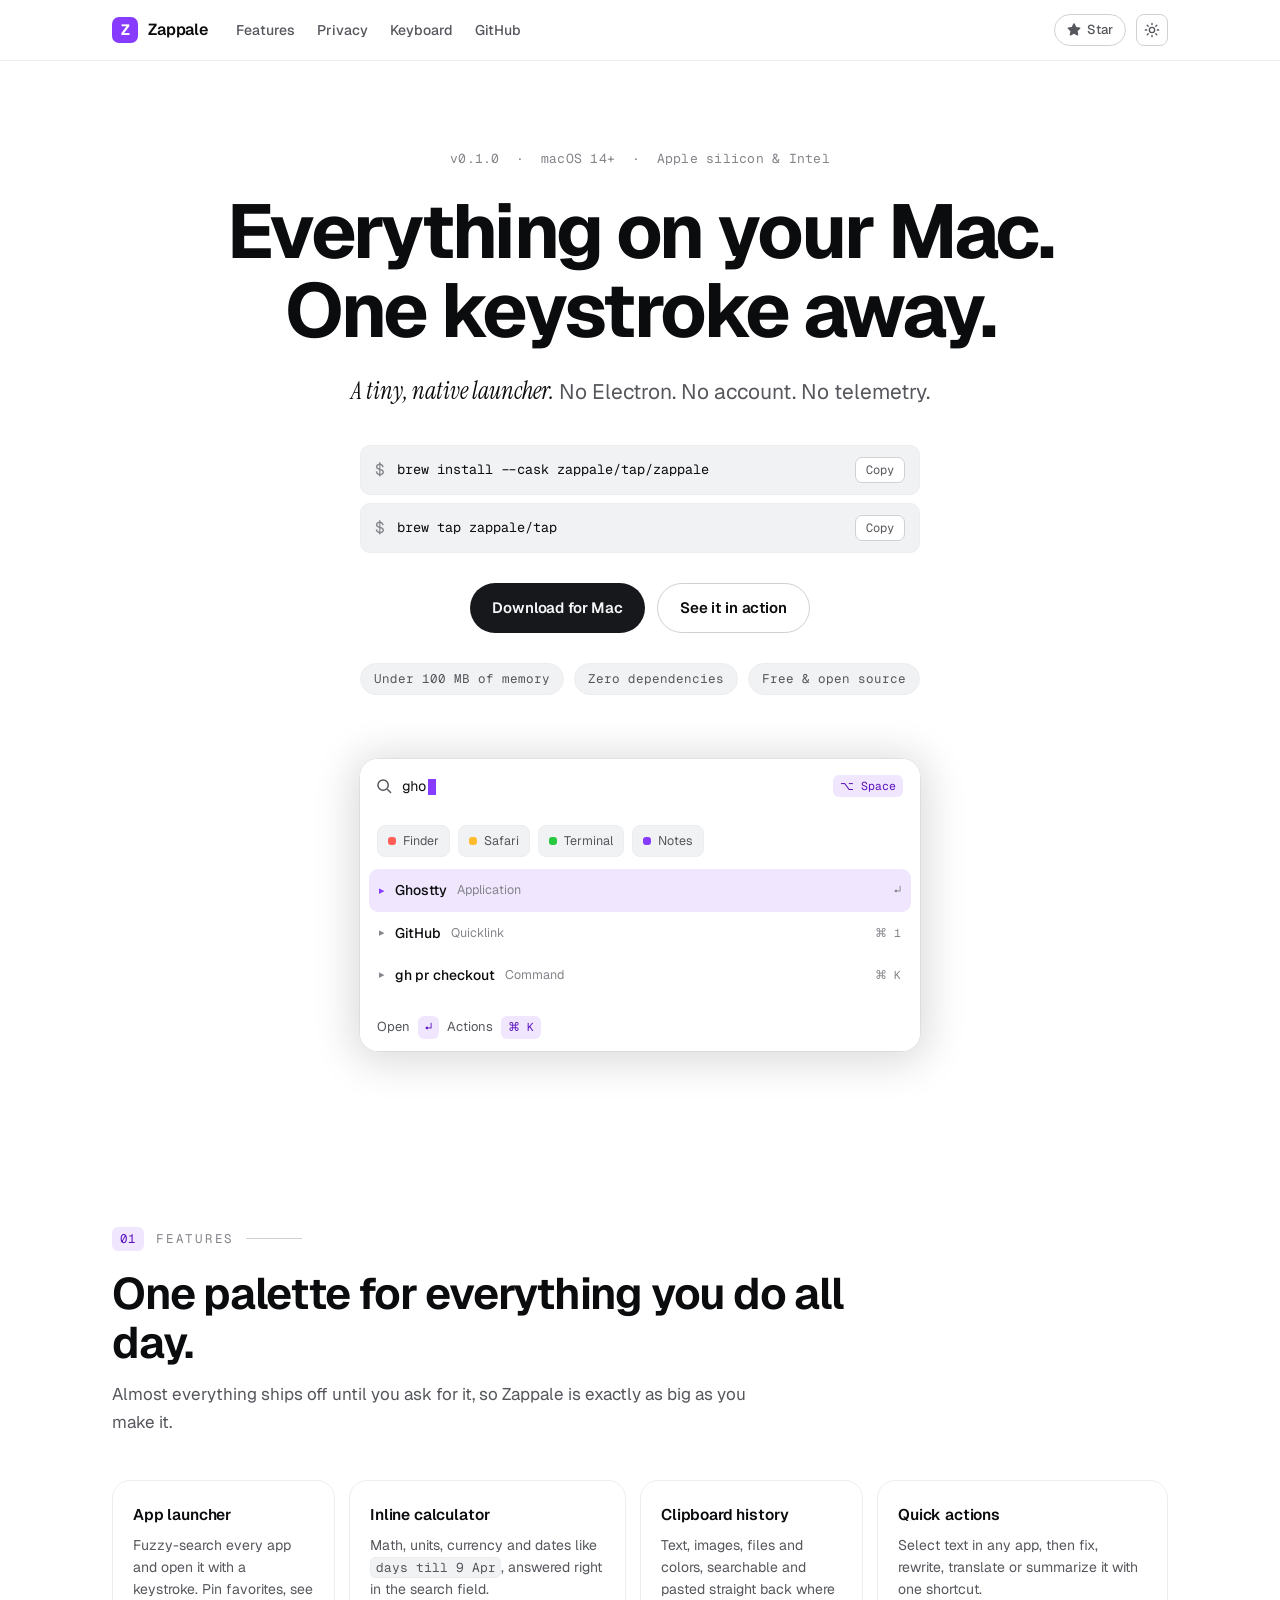
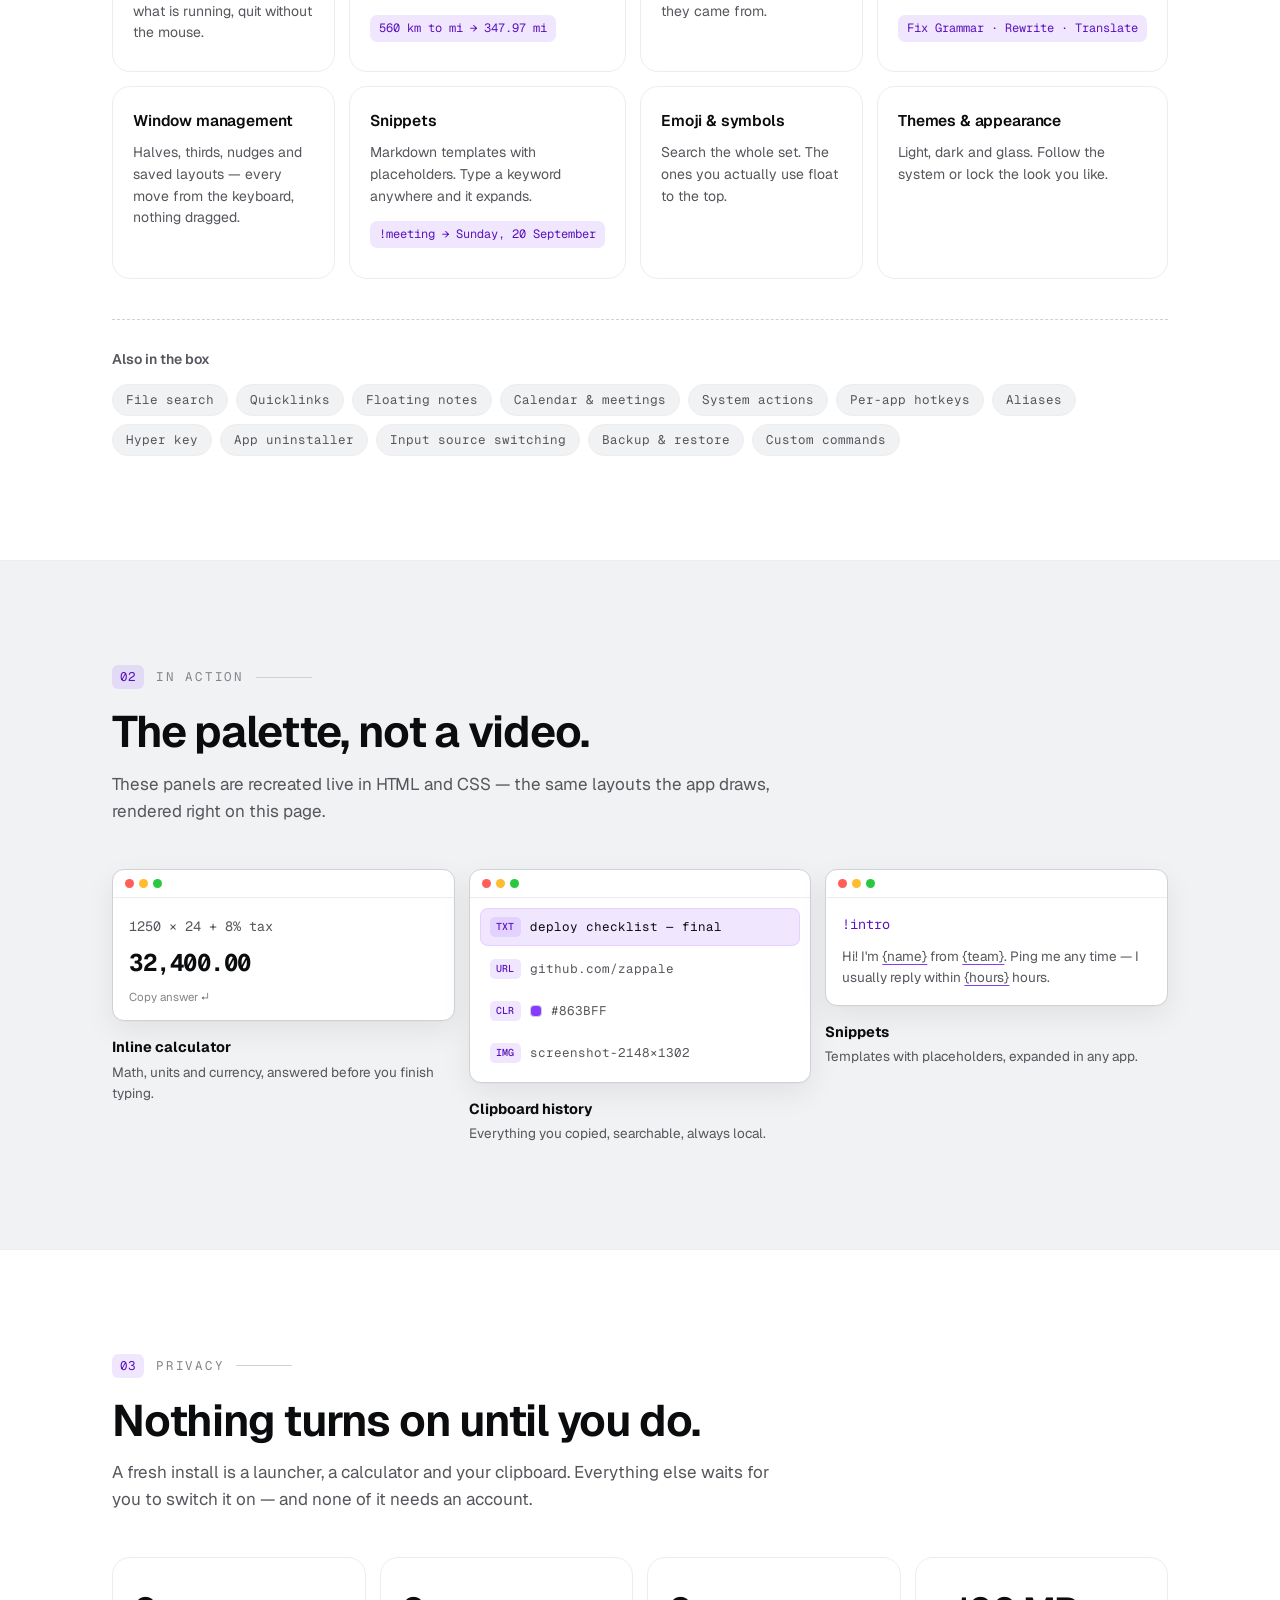
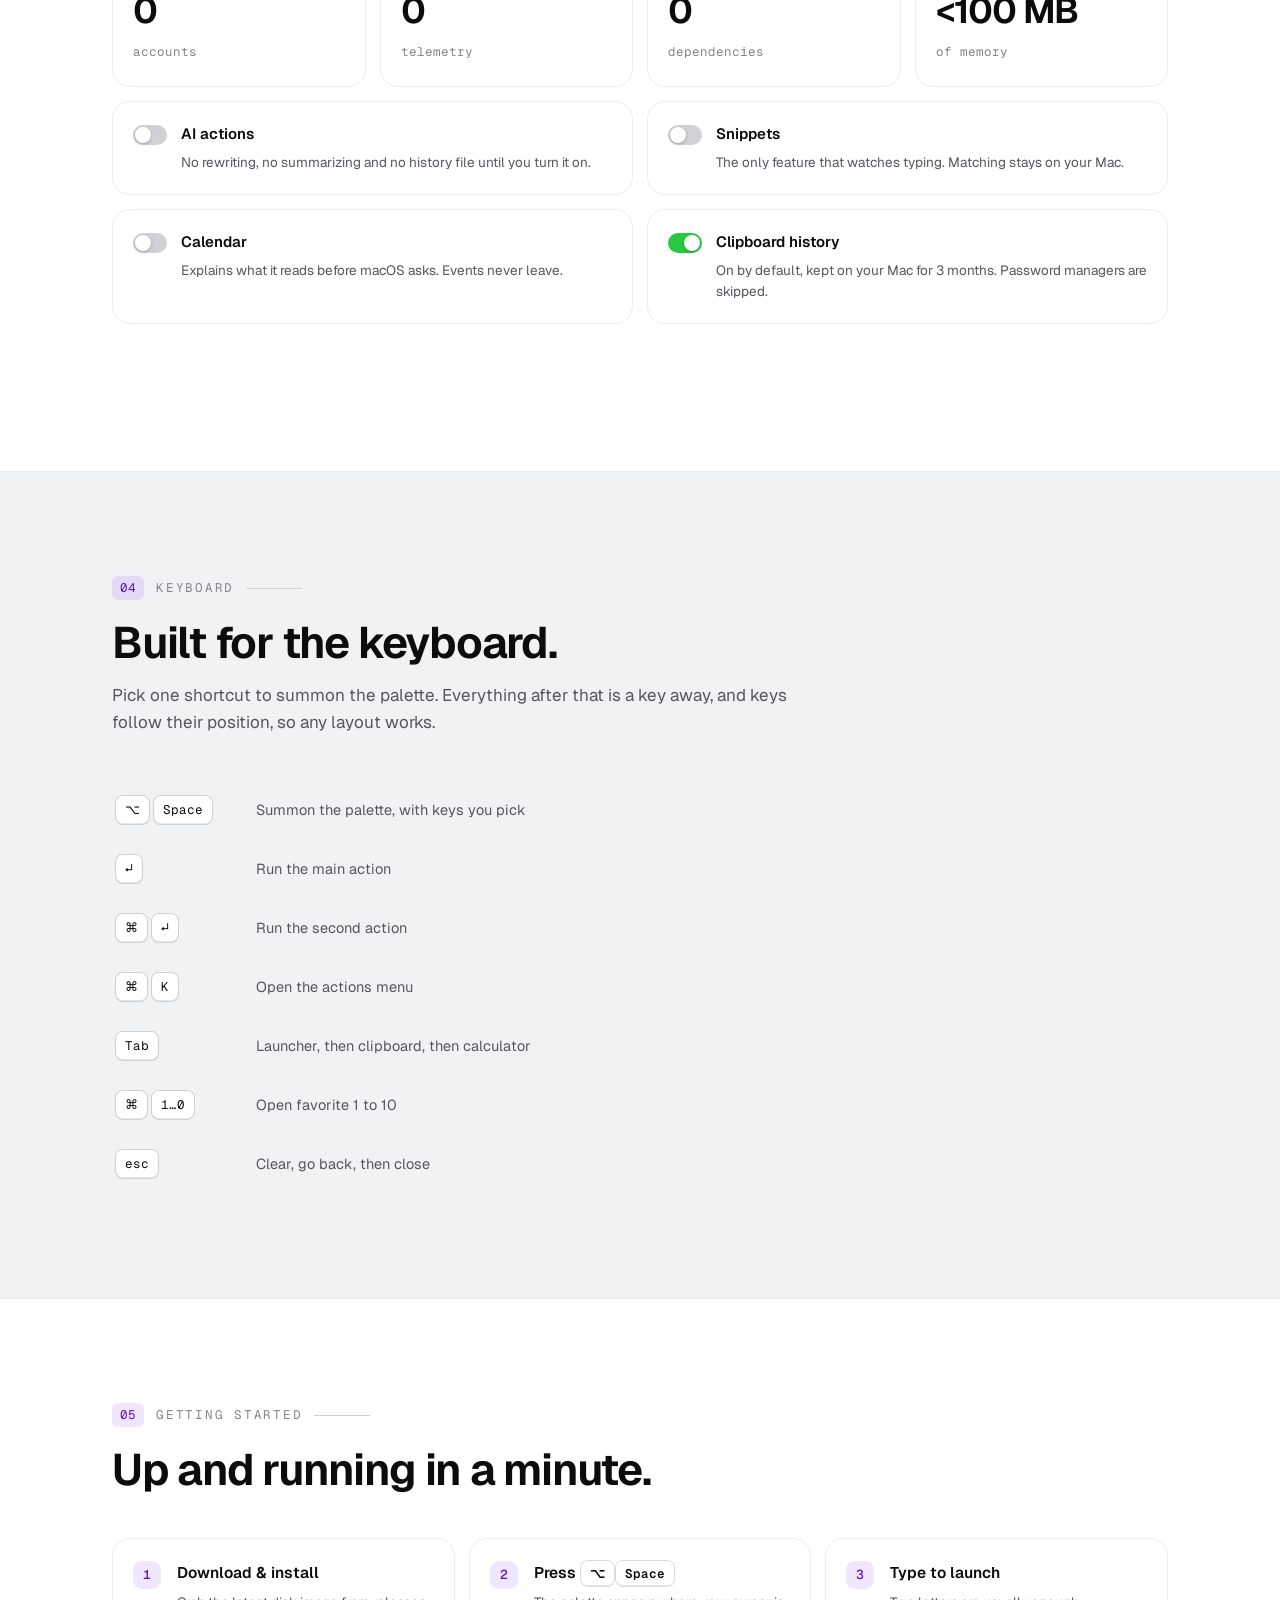
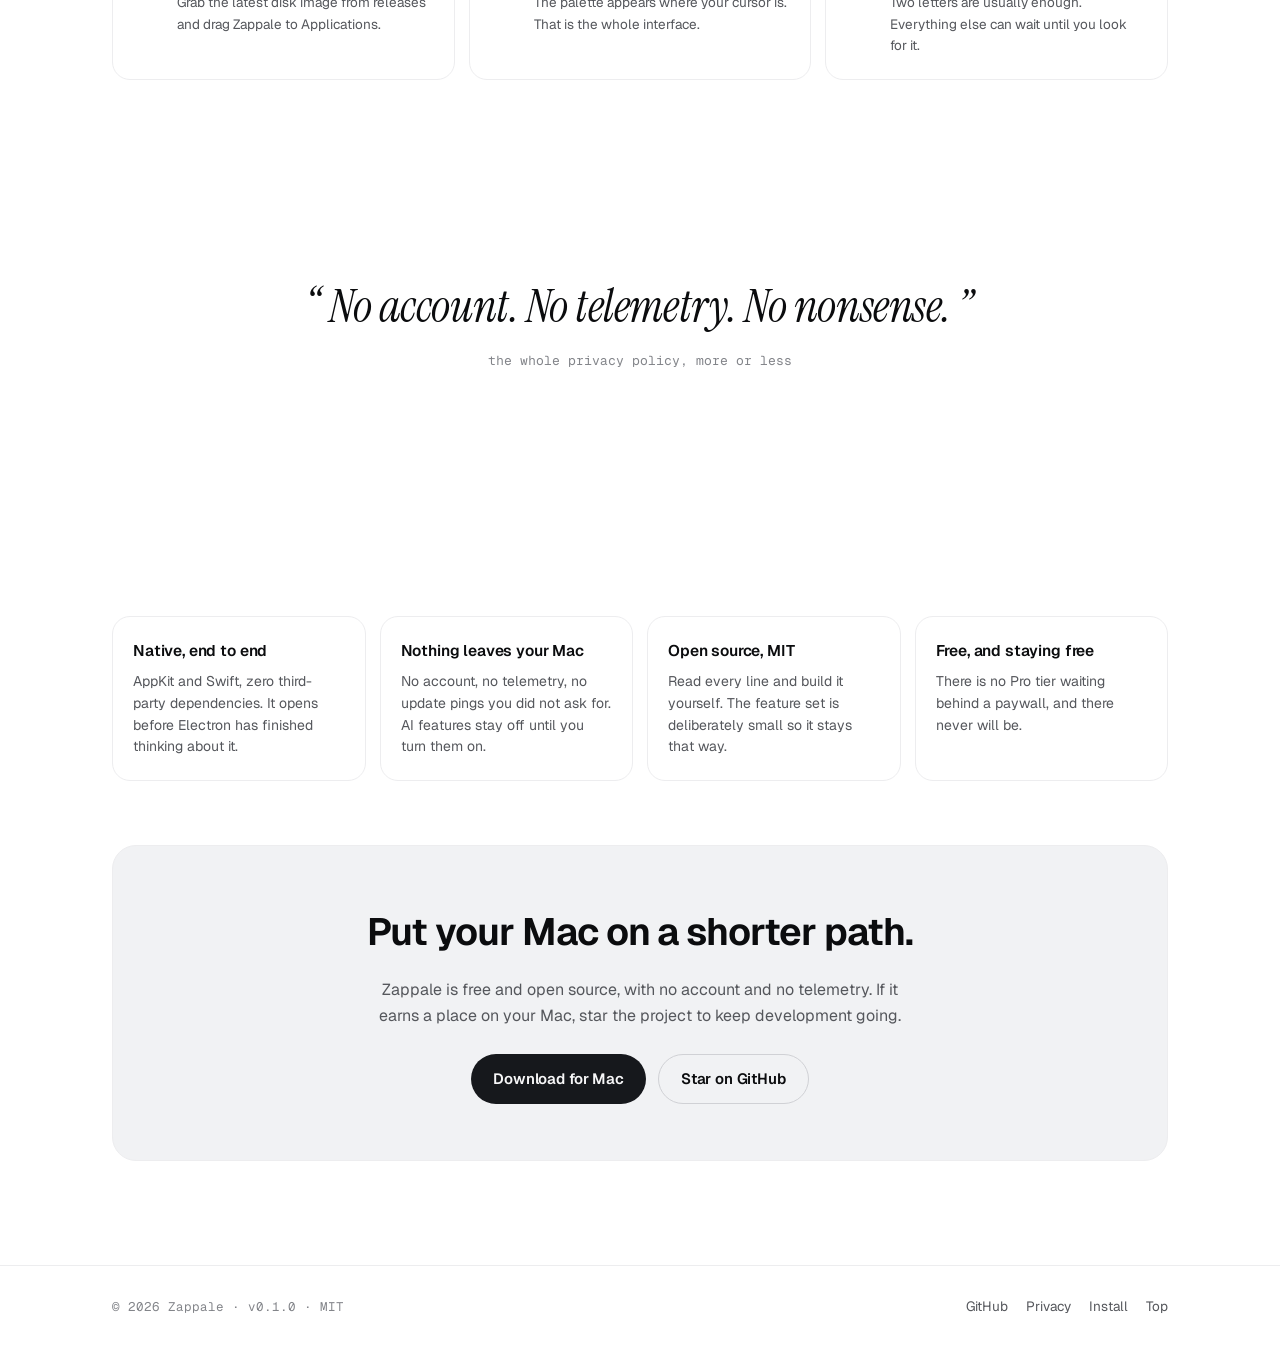
==== index.html @ 7ee2e982 "Initial commit: Zappale official website Static landing page for Zappale, a tiny native macOS launch" ====
<!DOCTYPE html>
<html lang="en">
<head>
  <meta charset="utf-8" />
  <meta name="viewport" content="width=device-width, initial-scale=1" />
  <title>Zappale — a tiny, native macOS launcher</title>
  <meta name="description" content="Zappale is a tiny, fully native macOS launcher: fuzzy app search, an inline calculator, clipboard history, snippets, window management and global hotkeys. No Electron, no account, no telemetry." />
  <meta name="application-name" content="Zappale" />
  <meta name="robots" content="index, follow" />
  <link rel="canonical" href="https://zappale.github.io/" />
  <meta property="og:title" content="Zappale — a tiny, native macOS launcher" />
  <meta property="og:description" content="A tiny, fully native macOS launcher. No Electron. No account. No telemetry." />
  <meta property="og:url" content="https://zappale.github.io/" />
  <meta property="og:site_name" content="Zappale" />
  <meta property="og:type" content="website" />
  <link rel="icon" href="data:image/svg+xml,%3Csvg xmlns='http://www.w3.org/2000/svg' viewBox='0 0 64 64'%3E%3Crect width='64' height='64' rx='14' fill='%23863BFF'/%3E%3Cpath d='M20 20h24L26 44h20' fill='none' stroke='white' stroke-width='6' stroke-linecap='round' stroke-linejoin='round'/%3E%3C/svg%3E" />
  <link rel="preconnect" href="https://fonts.googleapis.com" />
  <link rel="preconnect" href="https://fonts.gstatic.com" crossorigin />
  <link href="https://fonts.googleapis.com/css2?family=Geist:wght@400;500;600;700&family=Geist+Mono:wght@400;500&family=Instrument+Serif:ital@0;1&display=swap" rel="stylesheet" />
  <link rel="stylesheet" href="styles.css" />
  <script>
    (function () {
      var stored = null;
      try { stored = localStorage.getItem("zappale-theme"); } catch (e) {}
      var dark = stored ? stored === "dark" : window.matchMedia("(prefers-color-scheme: dark)").matches;
      if (dark) document.documentElement.classList.add("dark");
    })();
  </script>
</head>
<body>
  <a class="skip" href="#main">Skip to content</a>

  <!-- ============ NAV ============ -->
  <header class="nav">
    <div class="container nav-inner">
      <a class="brand" href="#top">
        <span class="brand-mark" aria-hidden="true">Z</span>
        <span class="brand-name">Zappale</span>
      </a>
      <nav class="nav-links" aria-label="Primary">
        <a href="#features">Features</a>
        <a href="#privacy">Privacy</a>
        <a href="#keyboard">Keyboard</a>
        <a href="https://github.com/zappale" target="_blank" rel="noopener">GitHub</a>
      </nav>
      <div class="nav-actions">
        <a class="star-badge" href="https://github.com/zappale" target="_blank" rel="noopener">
          <svg viewBox="0 0 16 16" width="14" height="14" aria-hidden="true"><path fill="currentColor" d="M8 .25a.75.75 0 0 1 .673.418l1.882 3.815 4.21.612a.75.75 0 0 1 .416 1.279l-3.046 2.97.719 4.192a.751.751 0 0 1-1.088.791L8 12.347l-3.766 1.98a.75.75 0 0 1-1.088-.79l.72-4.194L.818 6.374a.75.75 0 0 1 .416-1.28l4.21-.611L7.327.668A.75.75 0 0 1 8 .25Z"/></svg>
          <span>Star</span>
        </a>
        <button class="theme-toggle" id="themeToggle" type="button" aria-label="Switch theme">
          <svg class="icon-sun" viewBox="0 0 24 24" width="16" height="16" aria-hidden="true"><circle cx="12" cy="12" r="4" fill="none" stroke="currentColor" stroke-width="2"/><path stroke="currentColor" stroke-width="2" stroke-linecap="round" d="M12 2v2m0 16v2M4.9 4.9l1.4 1.4m11.4 11.4 1.4 1.4M2 12h2m16 0h2M4.9 19.1l1.4-1.4M17.7 6.3l1.4-1.4"/></svg>
          <svg class="icon-moon" viewBox="0 0 24 24" width="16" height="16" aria-hidden="true"><path fill="none" stroke="currentColor" stroke-width="2" stroke-linejoin="round" d="M21 12.8A8.5 8.5 0 1 1 11.2 3a6.6 6.6 0 0 0 9.8 9.8Z"/></svg>
        </button>
      </div>
    </div>
  </header>

  <main id="main">
  <!-- ============ HERO ============ -->
  <section class="hero" id="top">
    <div class="container">
      <p class="hero-meta reveal">v0.1.0&nbsp;&nbsp;·&nbsp;&nbsp;macOS 14+&nbsp;&nbsp;·&nbsp;&nbsp;Apple silicon &amp; Intel</p>
      <h1 class="hero-title reveal">Everything on your Mac.<br />One keystroke away.</h1>
      <p class="hero-tag reveal"><em>A tiny, native launcher.</em> No Electron. No account. No telemetry.</p>

      <div class="hero-install reveal">
        <div class="cmd">
          <span class="prompt">$</span>
          <code id="cmd1">brew install --cask zappale/tap/zappale</code>
          <button class="copy" type="button" data-copy="cmd1" aria-label="Copy command">Copy</button>
        </div>
        <div class="cmd">
          <span class="prompt">$</span>
          <code id="cmd2">brew tap zappale/tap</code>
          <button class="copy" type="button" data-copy="cmd2" aria-label="Copy command">Copy</button>
        </div>
      </div>

      <div class="hero-cta reveal">
        <a class="btn btn-primary" href="https://github.com/zappale/zappale.github.io/releases" target="_blank" rel="noopener">Download for Mac</a>
        <a class="btn btn-ghost" href="#palette">See it in action</a>
      </div>

      <ul class="hero-stats reveal">
        <li>Under 100 MB of memory</li>
        <li>Zero dependencies</li>
        <li>Free &amp; open source</li>
      </ul>

      <!-- Palette mockup (pure CSS recreation) -->
      <div class="palette-wrap reveal" id="palette">
        <div class="palette" role="img" aria-label="The Zappale launcher palette: a search field, pinned favorites and a list of results">
          <div class="palette-search">
            <svg viewBox="0 0 16 16" width="15" height="15" aria-hidden="true"><path fill="none" stroke="currentColor" stroke-width="1.6" stroke-linecap="round" d="m11.5 11.5 3 3M6.5 12a5.5 5.5 0 1 1 0-11 5.5 5.5 0 0 1 0 11Z"/></svg>
            <span class="palette-query">gho<span class="caret"></span></span>
            <span class="palette-kbd">⌥ Space</span>
          </div>
          <div class="palette-favs">
            <span class="chip"><span class="chip-dot" style="--c:#ff5f57"></span>Finder</span>
            <span class="chip"><span class="chip-dot" style="--c:#febc2e"></span>Safari</span>
            <span class="chip"><span class="chip-dot" style="--c:#28c840"></span>Terminal</span>
            <span class="chip"><span class="chip-dot" style="--c:#863bff"></span>Notes</span>
          </div>
          <ul class="palette-list">
            <li class="is-active">
              <span class="row-glyph">▸</span>
              <span class="row-title">Ghostty</span>
              <span class="row-sub">Application</span>
              <span class="row-kbd">↵</span>
            </li>
            <li>
              <span class="row-glyph">▸</span>
              <span class="row-title">GitHub</span>
              <span class="row-sub">Quicklink</span>
              <span class="row-kbd">⌘ 1</span>
            </li>
            <li>
              <span class="row-glyph">▸</span>
              <span class="row-title">gh pr checkout</span>
              <span class="row-sub">Command</span>
              <span class="row-kbd">⌘ K</span>
            </li>
          </ul>
          <div class="palette-actions">
            <span>Open</span><span class="palette-kbd">↵</span>
            <span>Actions</span><span class="palette-kbd">⌘ K</span>
          </div>
        </div>
      </div>
    </div>
  </section>

  <!-- ============ 01 FEATURES ============ -->
  <section class="section" id="features">
    <div class="container">
      <p class="section-label reveal"><span class="num">01</span> Features</p>
      <h2 class="section-title reveal">One palette for everything you do all day.</h2>
      <p class="section-sub reveal">Almost everything ships off until you ask for it, so Zappale is exactly as big as you make it.</p>

      <div class="grid features reveal">
        <a class="card" href="#palette">
          <h3>App launcher</h3>
          <p>Fuzzy-search every app and open it with a keystroke. Pin favorites, see what is running, quit without the mouse.</p>
        </a>
        <a class="card" href="#palette">
          <h3>Inline calculator</h3>
          <p>Math, units, currency and dates like <code>days till 9 Apr</code>, answered right in the search field.</p>
          <span class="card-demo mono">560 km to mi → 347.97 mi</span>
        </a>
        <a class="card" href="#palette">
          <h3>Clipboard history</h3>
          <p>Text, images, files and colors, searchable and pasted straight back where they came from.</p>
        </a>
        <a class="card" href="#palette">
          <h3>Quick actions</h3>
          <p>Select text in any app, then fix, rewrite, translate or summarize it with one shortcut.</p>
          <span class="card-demo mono">Fix Grammar · Rewrite · Translate</span>
        </a>
        <a class="card" href="#palette">
          <h3>Window management</h3>
          <p>Halves, thirds, nudges and saved layouts — every move from the keyboard, nothing dragged.</p>
        </a>
        <a class="card" href="#palette">
          <h3>Snippets</h3>
          <p>Markdown templates with placeholders. Type a keyword anywhere and it expands.</p>
          <span class="card-demo mono">!meeting → Sunday, 20 September</span>
        </a>
        <a class="card" href="#palette">
          <h3>Emoji &amp; symbols</h3>
          <p>Search the whole set. The ones you actually use float to the top.</p>
        </a>
        <a class="card" href="#palette">
          <h3>Themes &amp; appearance</h3>
          <p>Light, dark and glass. Follow the system or lock the look you like.</p>
        </a>
      </div>

      <div class="inbox reveal">
        <h3 class="inbox-title">Also in the box</h3>
        <ul class="chips">
          <li>File search</li><li>Quicklinks</li><li>Floating notes</li><li>Calendar &amp; meetings</li>
          <li>System actions</li><li>Per-app hotkeys</li><li>Aliases</li><li>Hyper key</li>
          <li>App uninstaller</li><li>Input source switching</li><li>Backup &amp; restore</li><li>Custom commands</li>
        </ul>
      </div>
    </div>
  </section>

  <!-- ============ 02 THE PALETTE ============ -->
  <section class="section alt" id="action">
    <div class="container">
      <p class="section-label reveal"><span class="num">02</span> In action</p>
      <h2 class="section-title reveal">The palette, not a video.</h2>
      <p class="section-sub reveal">These panels are recreated live in HTML and CSS — the same layouts the app draws, rendered right on this page.</p>

      <div class="grid panels reveal">
        <figure class="panel">
          <div class="panel-window">
            <div class="panel-bar"><span></span><span></span><span></span></div>
            <div class="panel-calc">
              <span class="mono">1250 × 24 + 8% tax</span>
              <strong class="mono">32,400.00</strong>
              <span class="panel-note">Copy answer ↵</span>
            </div>
          </div>
          <figcaption><strong>Inline calculator</strong>Math, units and currency, answered before you finish typing.</figcaption>
        </figure>

        <figure class="panel">
          <div class="panel-window">
            <div class="panel-bar"><span></span><span></span><span></span></div>
            <ul class="panel-clip mono">
              <li><span class="clip-kind">TXT</span>deploy checklist — final</li>
              <li><span class="clip-kind">URL</span>github.com/zappale</li>
              <li><span class="clip-kind">CLR</span><span class="swatch"></span>#863BFF</li>
              <li><span class="clip-kind">IMG</span>screenshot-2148×1302</li>
            </ul>
          </div>
          <figcaption><strong>Clipboard history</strong>Everything you copied, searchable, always local.</figcaption>
        </figure>

        <figure class="panel">
          <div class="panel-window">
            <div class="panel-bar"><span></span><span></span><span></span></div>
            <div class="panel-snippet">
              <p class="mono">!intro</p>
              <p>Hi! I'm <u>{name}</u> from <u>{team}</u>. Ping me any time — I usually reply within <u>{hours}</u> hours.</p>
            </div>
          </div>
          <figcaption><strong>Snippets</strong>Templates with placeholders, expanded in any app.</figcaption>
        </figure>
      </div>
    </div>
  </section>

  <!-- ============ 03 PRIVACY ============ -->
  <section class="section" id="privacy">
    <div class="container">
      <p class="section-label reveal"><span class="num">03</span> Privacy</p>
      <h2 class="section-title reveal">Nothing turns on until you do.</h2>
      <p class="section-sub reveal">A fresh install is a launcher, a calculator and your clipboard. Everything else waits for you to switch it on — and none of it needs an account.</p>

      <div class="counters reveal">
        <div class="counter"><span class="counter-n">0</span><span class="counter-l">accounts</span></div>
        <div class="counter"><span class="counter-n">0</span><span class="counter-l">telemetry</span></div>
        <div class="counter"><span class="counter-n">0</span><span class="counter-l">dependencies</span></div>
        <div class="counter"><span class="counter-n">&lt;100&nbsp;MB</span><span class="counter-l">of memory</span></div>
      </div>

      <div class="toggles reveal">
        <div class="toggle off">
          <span class="switch" aria-hidden="true"></span>
          <div><h3>AI actions</h3><p>No rewriting, no summarizing and no history file until you turn it on.</p></div>
        </div>
        <div class="toggle off">
          <span class="switch" aria-hidden="true"></span>
          <div><h3>Snippets</h3><p>The only feature that watches typing. Matching stays on your Mac.</p></div>
        </div>
        <div class="toggle off">
          <span class="switch" aria-hidden="true"></span>
          <div><h3>Calendar</h3><p>Explains what it reads before macOS asks. Events never leave.</p></div>
        </div>
        <div class="toggle on">
          <span class="switch" aria-hidden="true"></span>
          <div><h3>Clipboard history</h3><p>On by default, kept on your Mac for 3 months. Password managers are skipped.</p></div>
        </div>
      </div>
      <p class="fineprint reveal">Permissions are asked for the moment a feature needs one — never at launch.</p>
    </div>
  </section>

  <!-- ============ 04 KEYBOARD ============ -->
  <section class="section alt" id="keyboard">
    <div class="container">
      <p class="section-label reveal"><span class="num">04</span> Keyboard</p>
      <h2 class="section-title reveal">Built for the keyboard.</h2>
      <p class="section-sub reveal">Pick one shortcut to summon the palette. Everything after that is a key away, and keys follow their position, so any layout works.</p>

      <div class="keys reveal">
        <div class="key-row"><span class="keycaps"><kbd>⌥</kbd><kbd>Space</kbd></span><span class="key-desc">Summon the palette, with keys you pick</span></div>
        <div class="key-row"><span class="keycaps"><kbd>↵</kbd></span><span class="key-desc">Run the main action</span></div>
        <div class="key-row"><span class="keycaps"><kbd>⌘</kbd><kbd>↵</kbd></span><span class="key-desc">Run the second action</span></div>
        <div class="key-row"><span class="keycaps"><kbd>⌘</kbd><kbd>K</kbd></span><span class="key-desc">Open the actions menu</span></div>
        <div class="key-row"><span class="keycaps"><kbd>Tab</kbd></span><span class="key-desc">Launcher, then clipboard, then calculator</span></div>
        <div class="key-row"><span class="keycaps"><kbd>⌘</kbd><kbd>1…0</kbd></span><span class="key-desc">Open favorite 1 to 10</span></div>
        <div class="key-row"><span class="keycaps"><kbd>esc</kbd></span><span class="key-desc">Clear, go back, then close</span></div>
      </div>
    </div>
  </section>

  <!-- ============ 05 GETTING STARTED ============ -->
  <section class="section" id="start">
    <div class="container">
      <p class="section-label reveal"><span class="num">05</span> Getting started</p>
      <h2 class="section-title reveal">Up and running in a minute.</h2>

      <ol class="steps reveal">
        <li class="step">
          <span class="step-n">1</span>
          <div><h3>Download &amp; install</h3><p>Grab the latest disk image from releases and drag Zappale to Applications.</p></div>
        </li>
        <li class="step">
          <span class="step-n">2</span>
          <div><h3>Press <kbd>⌥</kbd><kbd>Space</kbd></h3><p>The palette appears where your cursor is. That is the whole interface.</p></div>
        </li>
        <li class="step">
          <span class="step-n">3</span>
          <div><h3>Type to launch</h3><p>Two letters are usually enough. Everything else can wait until you look for it.</p></div>
        </li>
      </ol>
    </div>
  </section>

  <!-- ============ QUOTE ============ -->
  <section class="quote-band">
    <div class="container reveal">
      <blockquote>
        <p>“ No account. No telemetry. No nonsense. ”</p>
        <cite>the whole privacy policy, more or less</cite>
      </blockquote>
    </div>
  </section>

  <!-- ============ WHY ============ -->
  <section class="section" id="why">
    <div class="container">
      <div class="grid features reveal">
        <div class="card">
          <h3>Native, end to end</h3>
          <p>AppKit and Swift, zero third-party dependencies. It opens before Electron has finished thinking about it.</p>
        </div>
        <div class="card">
          <h3>Nothing leaves your Mac</h3>
          <p>No account, no telemetry, no update pings you did not ask for. AI features stay off until you turn them on.</p>
        </div>
        <div class="card">
          <h3>Open source, MIT</h3>
          <p>Read every line and build it yourself. The feature set is deliberately small so it stays that way.</p>
        </div>
        <div class="card">
          <h3>Free, and staying free</h3>
          <p>There is no Pro tier waiting behind a paywall, and there never will be.</p>
        </div>
      </div>

      <div class="cta-band reveal">
        <h2>Put your Mac on a shorter path.</h2>
        <p>Zappale is free and open source, with no account and no telemetry. If it earns a place on your Mac, star the project to keep development going.</p>
        <div class="hero-cta center">
          <a class="btn btn-primary" href="https://github.com/zappale/zappale.github.io/releases" target="_blank" rel="noopener">Download for Mac</a>
          <a class="btn btn-ghost" href="https://github.com/zappale" target="_blank" rel="noopener">Star on GitHub</a>
        </div>
      </div>
    </div>
  </section>
  </main>

  <!-- ============ FOOTER ============ -->
  <footer class="footer">
    <div class="container footer-inner">
      <p>© <span id="year">2026</span> Zappale&nbsp;·&nbsp;v0.1.0&nbsp;·&nbsp;MIT</p>
      <nav class="footer-links" aria-label="Footer">
        <a href="https://github.com/zappale" target="_blank" rel="noopener">GitHub</a>
        <a href="#privacy">Privacy</a>
        <a href="https://github.com/zappale/zappale.github.io/releases" target="_blank" rel="noopener">Install</a>
        <a href="#top">Top</a>
      </nav>
    </div>
  </footer>

  <script src="script.js"></script>
</body>
</html>
---- styles.css ----
/* ============================================================
   Zappale — a tiny, native macOS launcher
   Design language: white canvas, near-black ink, purple accent,
   Geist + Geist Mono + Instrument Serif, glass palette.
   ============================================================ */

:root {
  --canvas: #ffffff;
  --surface: #ffffff;
  --well: #f1f2f4;
  --badge: #e9eaec;
  --fg: #0b0c0e;
  --fg-muted: #55575c;
  --fg-subtle: #83858a;
  --action: #16181c;
  --action-fg: #f7f7f8;
  --border: #ededef;
  --border-strong: #d0d1d5;
  --accent: #863bff;
  --accent-ink: #5b12bd;
  --accent-wash: rgba(134, 59, 255, 0.12);
  --glass-fill: rgba(255, 255, 255, 0.72);
  --glass-edge: rgba(255, 255, 255, 0.55);
  --glass-shadow: 0 4px 40px 8px rgba(0, 0, 0, 0.14), 0 0 0 0.5px rgba(0, 0, 0, 0.1);
  --key-shadow: inset 0 1px 0 rgba(0, 0, 0, 0.02), 0 0 0 1px rgba(0, 0, 0, 0.11), inset 0 -1px 0 rgba(0, 0, 0, 0.05);
  --keycap-shadow: inset 0 1px 0 rgba(255, 255, 255, 0.9), 0 0 0 1px rgba(0, 0, 0, 0.14), inset 0 -1px 0 rgba(0, 0, 0, 0.09);
  --font-sans: "Geist", -apple-system, "SF Pro Text", "Helvetica Neue", Arial, sans-serif;
  --font-mono: "Geist Mono", ui-monospace, "SF Mono", Menlo, monospace;
  --font-serif: "Instrument Serif", Georgia, serif;
  --radius: 12px;
  --radius-lg: 18px;
  --wrap: 1104px;
}

.dark {
  --canvas: #0d0e11;
  --surface: #131417;
  --well: #1a1c20;
  --badge: #22242a;
  --fg: #f5f5f7;
  --fg-muted: #a3a5ab;
  --fg-subtle: #71737a;
  --action: #f7f7f8;
  --action-fg: #16181c;
  --border: #23252b;
  --border-strong: #363941;
  --accent: #a47eff;
  --accent-ink: #c9b2ff;
  --accent-wash: rgba(134, 59, 255, 0.2);
  --glass-fill: rgba(30, 32, 38, 0.72);
  --glass-edge: rgba(255, 255, 255, 0.09);
  --glass-shadow: 0 4px 44px 8px rgba(0, 0, 0, 0.55), 0 0 0 0.5px rgba(255, 255, 255, 0.08);
  --key-shadow: inset 0 1px 0 rgba(255, 255, 255, 0.04), 0 0 0 1px rgba(255, 255, 255, 0.12), inset 0 -1px 0 rgba(255, 255, 255, 0.03);
  --keycap-shadow: inset 0 1px 0 rgba(255, 255, 255, 0.12), 0 0 0 1px rgba(255, 255, 255, 0.16), inset 0 -1px 0 rgba(255, 255, 255, 0.05);
}

/* ---------- base ---------- */

*, *::before, *::after { box-sizing: border-box; }

html { scroll-behavior: smooth; }

body {
  margin: 0;
  background: var(--canvas);
  color: var(--fg);
  font-family: var(--font-sans);
  font-size: 16px;
  line-height: 1.6;
  -webkit-font-smoothing: antialiased;
  text-rendering: optimizeLegibility;
}

.container { max-width: var(--wrap); margin: 0 auto; padding: 0 24px; }

a { color: inherit; text-decoration: none; }
h1, h2, h3, p, ul, ol, figure, blockquote { margin: 0; }
ul, ol { padding: 0; list-style: none; }
code, kbd, .mono { font-family: var(--font-mono); }
code { font-size: 0.92em; background: var(--well); border: 1px solid var(--border); border-radius: 6px; padding: 0.08em 0.35em; }
img, svg { display: block; }

.skip {
  position: absolute; left: -9999px; top: 0;
  background: var(--action); color: var(--action-fg);
  padding: 8px 14px; border-radius: 8px; z-index: 99;
}
.skip:focus { left: 16px; top: 16px; }

::selection { background: var(--accent-wash); }

/* ---------- reveal ---------- */

.reveal { opacity: 0; transform: translateY(14px); transition: opacity 0.7s ease, transform 0.7s cubic-bezier(0.2, 0.7, 0.2, 1); }
.reveal.in { opacity: 1; transform: none; }
@media (prefers-reduced-motion: reduce) {
  html { scroll-behavior: auto; }
  .reveal { opacity: 1; transform: none; transition: none; }
}

/* ---------- nav ---------- */

.nav {
  position: sticky; top: 0; z-index: 50;
  background: color-mix(in srgb, var(--canvas) 82%, transparent);
  -webkit-backdrop-filter: blur(14px); backdrop-filter: blur(14px);
  border-bottom: 1px solid var(--border);
}
.nav-inner { display: flex; align-items: center; gap: 28px; height: 60px; }
.brand { display: inline-flex; align-items: center; gap: 10px; font-weight: 600; letter-spacing: -0.01em; }
.brand-mark {
  display: grid; place-items: center; width: 26px; height: 26px;
  background: var(--accent); color: #fff; border-radius: 7px;
  font-weight: 700; font-size: 15px; font-family: var(--font-sans);
}
.nav-links { display: flex; gap: 22px; margin-right: auto; }
.nav-links a { color: var(--fg-muted); font-size: 14px; font-weight: 500; transition: color 0.15s; }
.nav-links a:hover { color: var(--fg); }
.nav-actions { display: flex; align-items: center; gap: 10px; }
.star-badge {
  display: inline-flex; align-items: center; gap: 6px;
  font-size: 13px; font-weight: 500; color: var(--fg-muted);
  border: 1px solid var(--border-strong); border-radius: 999px;
  padding: 5px 12px; transition: color 0.15s, border-color 0.15s;
}
.star-badge:hover { color: var(--fg); border-color: var(--fg-subtle); }
.theme-toggle {
  display: grid; place-items: center; width: 32px; height: 32px;
  background: var(--surface); border: 1px solid var(--border-strong);
  border-radius: 8px; color: var(--fg-muted); cursor: pointer;
}
.theme-toggle:hover { color: var(--fg); }
.icon-moon { display: none; }
.dark .icon-moon { display: block; }
.dark .icon-sun { display: none; }

/* ---------- hero ---------- */

.hero { padding: 88px 0 72px; text-align: center; }
.hero-meta { font-family: var(--font-mono); font-size: 13px; color: var(--fg-subtle); letter-spacing: 0.02em; }
.hero-title {
  margin-top: 22px;
  font-size: clamp(40px, 7vw, 76px);
  line-height: 1.04;
  letter-spacing: -0.035em;
  font-weight: 700;
}
.hero-tag { margin-top: 22px; font-size: clamp(17px, 2.2vw, 21px); color: var(--fg-muted); }
.hero-tag em { font-family: var(--font-serif); font-style: italic; font-size: 1.16em; color: var(--fg); letter-spacing: 0; }

.hero-install { max-width: 560px; margin: 34px auto 0; display: grid; gap: 8px; }
.cmd {
  display: flex; align-items: center; gap: 12px;
  background: var(--well); border: 1px solid var(--border);
  border-radius: 10px; padding: 11px 14px; text-align: left;
}
.cmd .prompt { color: var(--fg-subtle); font-family: var(--font-mono); user-select: none; }
.cmd code { flex: 1; min-width: 0; background: none; border: 0; padding: 0; font-size: 13.5px; overflow-x: auto; white-space: nowrap; scrollbar-width: none; }
.copy {
  flex: none; font-family: var(--font-mono); font-size: 12px;
  color: var(--fg-muted); background: var(--surface);
  border: 1px solid var(--border-strong); border-radius: 7px;
  padding: 4px 10px; cursor: pointer; transition: all 0.15s;
}
.copy:hover { color: var(--fg); border-color: var(--fg-subtle); }
.copy.done { color: #fff; background: var(--accent); border-color: var(--accent); }

.hero-cta { margin-top: 30px; display: flex; justify-content: center; gap: 12px; flex-wrap: wrap; }
.hero-cta.center { margin-top: 26px; }
.btn {
  display: inline-flex; align-items: center; gap: 8px;
  font-size: 15px; font-weight: 600; letter-spacing: -0.01em;
  border-radius: 999px; padding: 12px 22px;
  transition: transform 0.15s, background 0.15s, border-color 0.15s;
}
.btn:active { transform: scale(0.98); }
.btn-primary { background: var(--action); color: var(--action-fg); }
.btn-primary:hover { background: var(--accent); color: #fff; }
.btn-ghost { border: 1px solid var(--border-strong); color: var(--fg); }
.btn-ghost:hover { border-color: var(--fg-subtle); background: var(--well); }

.hero-stats {
  margin-top: 30px; display: flex; justify-content: center; gap: 10px; flex-wrap: wrap;
}
.hero-stats li {
  font-family: var(--font-mono); font-size: 12.5px; color: var(--fg-muted);
  background: var(--well); border: 1px solid var(--border);
  border-radius: 999px; padding: 5px 13px;
}

/* ---------- palette mockup ---------- */

.palette-wrap { margin-top: 64px; display: flex; justify-content: center; }
.palette {
  width: min(560px, 100%); text-align: left;
  background: var(--glass-fill);
  -webkit-backdrop-filter: blur(22px) saturate(1.4); backdrop-filter: blur(22px) saturate(1.4);
  border: 1px solid var(--glass-edge);
  border-radius: var(--radius-lg);
  box-shadow: var(--glass-shadow);
  overflow: hidden;
}
.palette-search {
  display: flex; align-items: center; gap: 10px;
  padding: 15px 16px; border-bottom: 1px solid var(--glass-edge);
  color: var(--fg-muted); font-size: 15px;
}
.palette-query { color: var(--fg); font-family: var(--font-mono); font-size: 14px; }
.caret { display: inline-block; width: 8px; height: 1.1em; margin-left: 2px; background: var(--accent); vertical-align: text-bottom; animation: blink 1.1s steps(1) infinite; }
@keyframes blink { 50% { opacity: 0; } }
.palette-kbd {
  margin-left: auto; font-family: var(--font-mono); font-size: 11.5px; color: var(--accent-ink);
  background: var(--accent-wash); border-radius: 6px; padding: 2px 7px;
}
.palette-favs { display: flex; gap: 8px; padding: 12px 16px 4px; flex-wrap: wrap; }
.chip {
  display: inline-flex; align-items: center; gap: 7px;
  font-size: 12.5px; color: var(--fg-muted);
  background: var(--well); border: 1px solid var(--border);
  border-radius: 8px; padding: 5px 10px;
}
.chip-dot { width: 8px; height: 8px; border-radius: 3px; background: var(--c, var(--accent)); }
.palette-list { padding: 8px; }
.palette-list li {
  display: flex; align-items: center; gap: 10px;
  padding: 10px 10px; border-radius: 9px; font-size: 14px;
}
.palette-list .row-glyph { color: var(--fg-subtle); font-size: 11px; }
.palette-list .row-title { font-weight: 500; }
.palette-list .row-sub { color: var(--fg-subtle); font-size: 12.5px; }
.palette-list .row-kbd { margin-left: auto; font-family: var(--font-mono); font-size: 11.5px; color: var(--fg-subtle); }
.palette-list .is-active { background: var(--accent-wash); }
.palette-list .is-active .row-glyph { color: var(--accent); }
.palette-actions {
  display: flex; align-items: center; gap: 8px;
  padding: 11px 16px; border-top: 1px solid var(--glass-edge);
  color: var(--fg-muted); font-size: 13px;
}
.palette-actions .palette-kbd { margin-left: 0; }

/* ---------- sections ---------- */

.section { padding: 104px 0; }
.section.alt { background: var(--well); border-block: 1px solid var(--border); }
.section-label {
  font-family: var(--font-mono); font-size: 12.5px; letter-spacing: 0.14em;
  text-transform: uppercase; color: var(--fg-subtle);
  display: flex; align-items: center; gap: 12px;
}
.section-label .num {
  color: var(--accent-ink); background: var(--accent-wash);
  border-radius: 6px; padding: 2px 8px; letter-spacing: 0;
}
.section-label::after { content: ""; height: 1px; width: 56px; background: var(--border-strong); }
.section-title {
  margin-top: 18px;
  font-size: clamp(28px, 4.2vw, 44px);
  line-height: 1.12; letter-spacing: -0.028em; font-weight: 650;
  max-width: 18em;
}
.section-sub { margin-top: 14px; color: var(--fg-muted); font-size: 17px; max-width: 40em; }

/* ---------- feature cards ---------- */

.grid { display: grid; gap: 14px; margin-top: 44px; }
.features { grid-template-columns: repeat(4, 1fr); }
.card {
  display: block; background: var(--surface);
  border: 1px solid var(--border); border-radius: var(--radius-lg);
  padding: 22px 20px; transition: border-color 0.15s, transform 0.2s, box-shadow 0.2s;
}
.section.alt .card { background: var(--canvas); }
a.card:hover { border-color: var(--border-strong); transform: translateY(-2px); box-shadow: 0 8px 30px rgba(0, 0, 0, 0.06); }
.card h3 { font-size: 15.5px; font-weight: 600; letter-spacing: -0.01em; }
.card p { margin-top: 8px; font-size: 14px; color: var(--fg-muted); line-height: 1.55; }
.card-demo {
  display: inline-block; margin-top: 14px; font-size: 12px;
  color: var(--accent-ink); background: var(--accent-wash);
  border-radius: 7px; padding: 4px 9px; max-width: 100%;
  overflow: hidden; text-overflow: ellipsis; white-space: nowrap;
}

.inbox { margin-top: 40px; border-top: 1px dashed var(--border-strong); padding-top: 28px; }
.inbox-title { font-size: 14px; font-weight: 600; color: var(--fg-muted); }
.chips { margin-top: 14px; display: flex; flex-wrap: wrap; gap: 8px; }
.chips li {
  font-family: var(--font-mono); font-size: 12.5px; color: var(--fg-muted);
  border: 1px solid var(--border); background: var(--well);
  border-radius: 999px; padding: 5px 13px;
}

/* ---------- panels (In action) ---------- */

.panels { grid-template-columns: repeat(3, 1fr); }
.panel { display: grid; gap: 14px; align-content: start; }
.panel-window {
  background: var(--surface); border: 1px solid var(--border-strong);
  border-radius: var(--radius); overflow: hidden;
  box-shadow: 0 1px 0 rgba(0, 0, 0, 0.02), 0 10px 30px rgba(0, 0, 0, 0.07);
}
.dark .panel-window { box-shadow: 0 10px 30px rgba(0, 0, 0, 0.4); }
.panel-bar { display: flex; gap: 5px; padding: 9px 12px; border-bottom: 1px solid var(--border); }
.panel-bar span { width: 9px; height: 9px; border-radius: 50%; background: var(--border-strong); }
.panel-bar span:first-child { background: #ff5f57; }
.panel-bar span:nth-child(2) { background: #febc2e; }
.panel-bar span:last-child { background: #28c840; }
.panel-calc { padding: 18px 16px 14px; display: grid; gap: 6px; font-size: 13.5px; color: var(--fg-muted); }
.panel-calc strong { font-size: 24px; letter-spacing: -0.02em; color: var(--fg); }
.panel-note { font-size: 11.5px; color: var(--fg-subtle); }
.panel-clip { padding: 10px; display: grid; gap: 4px; font-size: 12.5px; }
.panel-clip li {
  display: flex; align-items: center; gap: 9px;
  padding: 8px 9px; border-radius: 8px; color: var(--fg-muted);
  border: 1px solid transparent; overflow: hidden; white-space: nowrap; text-overflow: ellipsis;
}
.panel-clip li:first-child { background: var(--accent-wash); color: var(--fg); border-color: var(--accent-wash); }
.clip-kind { flex: none; font-size: 10px; font-weight: 500; color: var(--accent-ink); background: var(--accent-wash); border-radius: 5px; padding: 2px 6px; letter-spacing: 0.04em; }
.swatch { display: inline-block; width: 12px; height: 12px; border-radius: 4px; background: #863bff; border: 1px solid var(--border-strong); }
.panel-snippet { padding: 16px; display: grid; gap: 10px; font-size: 13.5px; color: var(--fg-muted); }
.panel-snippet .mono { color: var(--accent-ink); }
.panel-snippet u { text-decoration-color: var(--accent); text-underline-offset: 3px; }
.panel figcaption { font-size: 13.5px; color: var(--fg-muted); }
.panel figcaption strong { display: block; color: var(--fg); font-size: 14.5px; margin-bottom: 3px; }

/* ---------- privacy ---------- */

.counters { margin-top: 44px; display: grid; grid-template-columns: repeat(4, 1fr); gap: 14px; }
.counter {
  background: var(--surface); border: 1px solid var(--border);
  border-radius: var(--radius-lg); padding: 24px 20px;
  display: grid; gap: 2px;
}
.counter-n { font-size: clamp(26px, 3.4vw, 36px); font-weight: 650; letter-spacing: -0.03em; }
.counter-l { font-family: var(--font-mono); font-size: 12.5px; color: var(--fg-subtle); }

.toggles { margin-top: 14px; display: grid; grid-template-columns: 1fr 1fr; gap: 14px; }
.toggle {
  display: flex; gap: 14px; align-items: flex-start;
  background: var(--surface); border: 1px solid var(--border);
  border-radius: var(--radius-lg); padding: 20px;
}
.toggle h3 { font-size: 15px; font-weight: 600; }
.toggle p { margin-top: 6px; font-size: 13.5px; color: var(--fg-muted); }
.switch {
  flex: none; width: 34px; height: 20px; border-radius: 999px;
  margin-top: 3px; position: relative; transition: background 0.15s;
}
.switch::after {
  content: ""; position: absolute; top: 2px; left: 2px;
  width: 16px; height: 16px; border-radius: 50%; background: #fff;
  box-shadow: 0 1px 3px rgba(0, 0, 0, 0.25);
}
.toggle.on .switch { background: #28c840; }
.toggle.on .switch::after { left: 16px; }
.toggle.off .switch { background: var(--border-strong); }
.fineprint { margin-top: 22px; font-size: 13.5px; color: var(--fg-subtle); }

/* ---------- keyboard ---------- */

.keys { margin-top: 44px; max-width: 640px; display: grid; }
.key-row {
  display: flex; align-items: center; gap: 20px;
  padding: 15px 4px; border-bottom: 1px solid var(--border);
}
.key-row:first-child { border-top: 1px solid var(--border); }
.keycaps { flex: none; min-width: 120px; display: flex; gap: 5px; }
kbd {
  font-family: var(--font-mono); font-size: 12.5px; color: var(--fg);
  background: var(--surface); border-radius: 7px; padding: 4px 9px;
  box-shadow: var(--keycap-shadow);
}
.key-desc { color: var(--fg-muted); font-size: 14.5px; }

/* ---------- steps ---------- */

.steps { margin-top: 44px; display: grid; grid-template-columns: repeat(3, 1fr); gap: 14px; counter-reset: step; }
.step {
  display: flex; gap: 16px; align-items: flex-start;
  background: var(--surface); border: 1px solid var(--border);
  border-radius: var(--radius-lg); padding: 22px 20px;
}
.step-n {
  flex: none; display: grid; place-items: center;
  width: 28px; height: 28px; border-radius: 9px;
  background: var(--accent-wash); color: var(--accent-ink);
  font-family: var(--font-mono); font-size: 13px; font-weight: 500;
}
.step h3 { font-size: 15.5px; font-weight: 600; }
.step h3 kbd { margin: 0 1px; }
.step p { margin-top: 6px; font-size: 13.5px; color: var(--fg-muted); }

/* ---------- quote & why & cta ---------- */

.quote-band { padding: 96px 0; text-align: center; }
.quote-band blockquote p {
  font-family: var(--font-serif); font-style: italic;
  font-size: clamp(28px, 4.6vw, 46px); letter-spacing: -0.01em; line-height: 1.15;
}
.quote-band cite {
  display: block; margin-top: 18px; font-style: normal;
  font-family: var(--font-mono); font-size: 13px; color: var(--fg-subtle);
}

.cta-band {
  margin-top: 64px; text-align: center;
  background: var(--well); border: 1px solid var(--border);
  border-radius: 24px; padding: 56px 28px;
}
.cta-band h2 { font-size: clamp(26px, 4vw, 38px); letter-spacing: -0.028em; font-weight: 650; }
.cta-band p { margin: 14px auto 0; max-width: 34em; color: var(--fg-muted); }

/* ---------- footer ---------- */

.footer { border-top: 1px solid var(--border); padding: 30px 0; }
.footer-inner { display: flex; align-items: center; justify-content: space-between; gap: 16px; flex-wrap: wrap; }
.footer p { font-family: var(--font-mono); font-size: 12.5px; color: var(--fg-subtle); }
.footer-links { display: flex; gap: 18px; }
.footer-links a { font-size: 13.5px; color: var(--fg-muted); }
.footer-links a:hover { color: var(--fg); }

/* ---------- responsive ---------- */

@media (max-width: 1020px) {
  .features { grid-template-columns: repeat(2, 1fr); }
  .panels { grid-template-columns: 1fr; max-width: 480px; margin-inline: auto; }
  .counters { grid-template-columns: repeat(2, 1fr); }
}
@media (max-width: 720px) {
  .nav-links { display: none; }
  .hero { padding: 64px 0 56px; }
  .section { padding: 76px 0; }
  .features, .steps, .toggles { grid-template-columns: 1fr; }
  .counters { grid-template-columns: 1fr 1fr; }
  .keycaps { min-width: 104px; }
  .footer-inner { justify-content: center; text-align: center; }
}
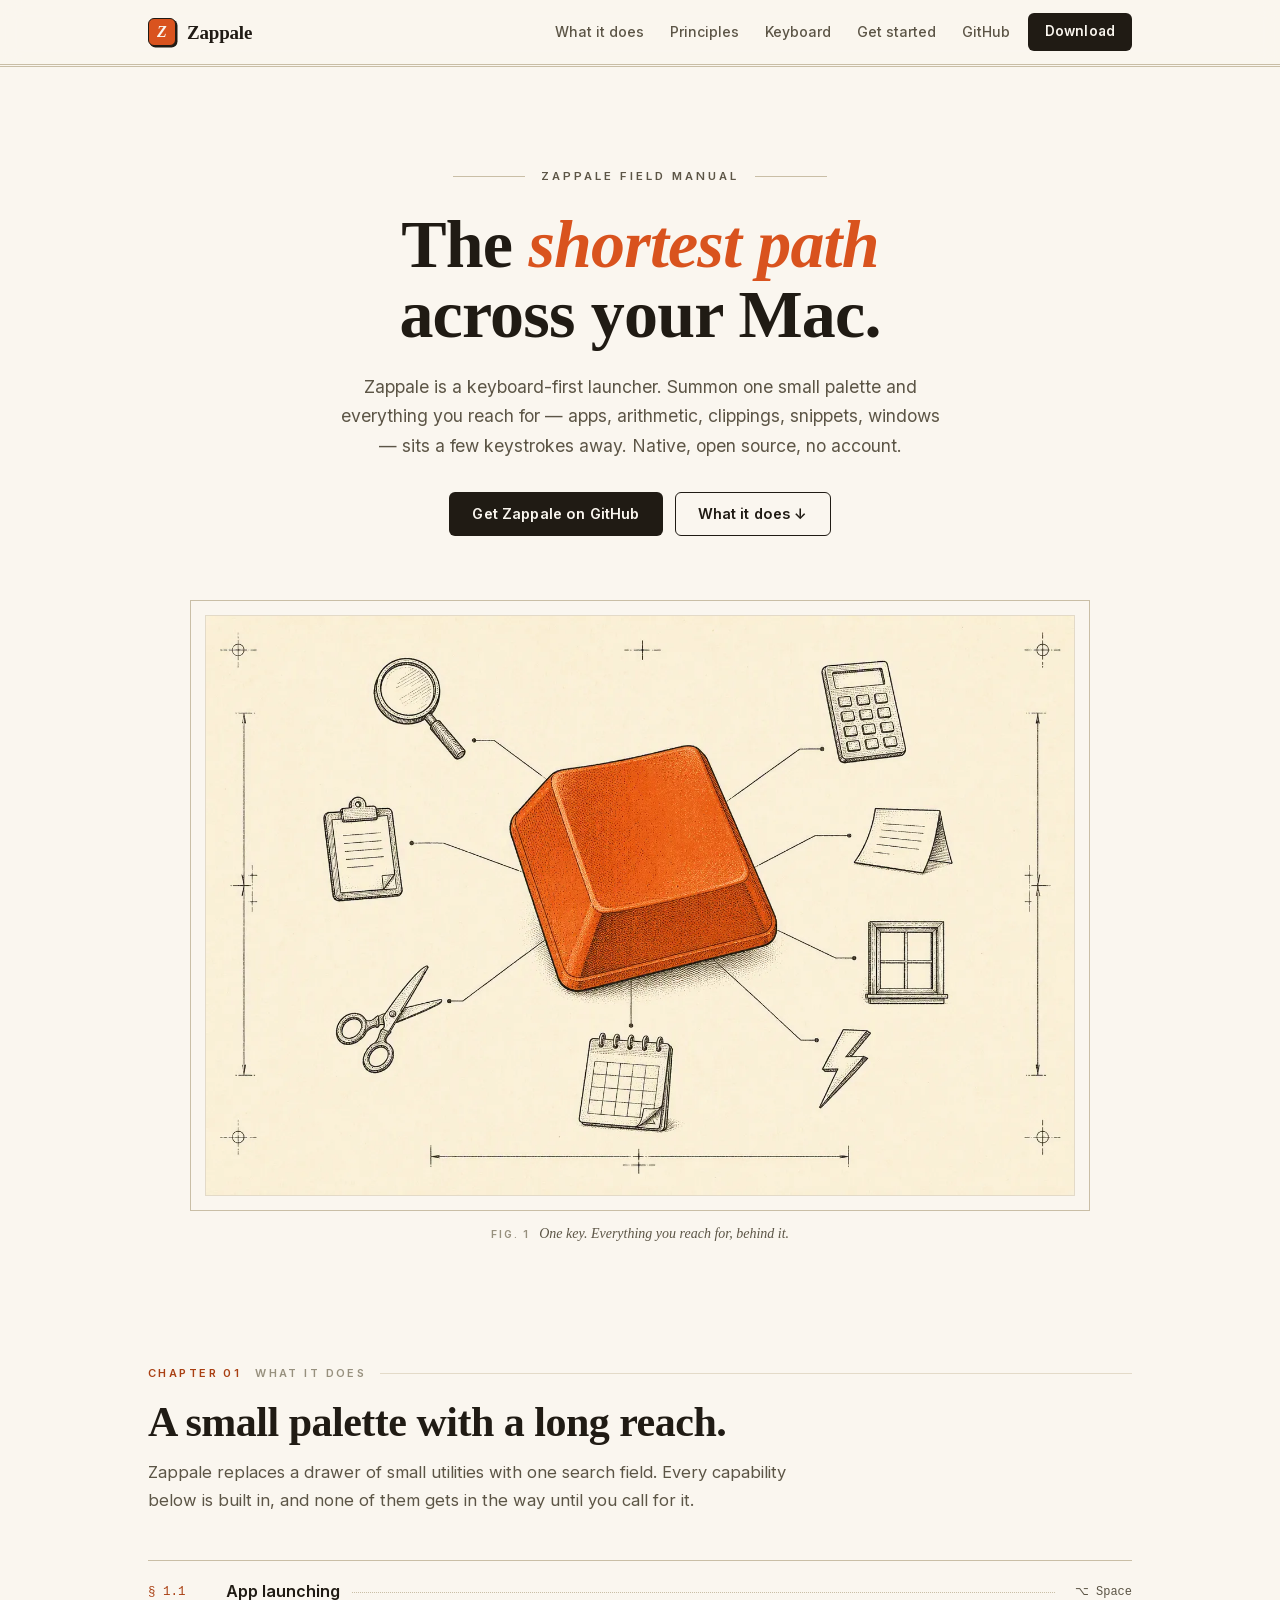
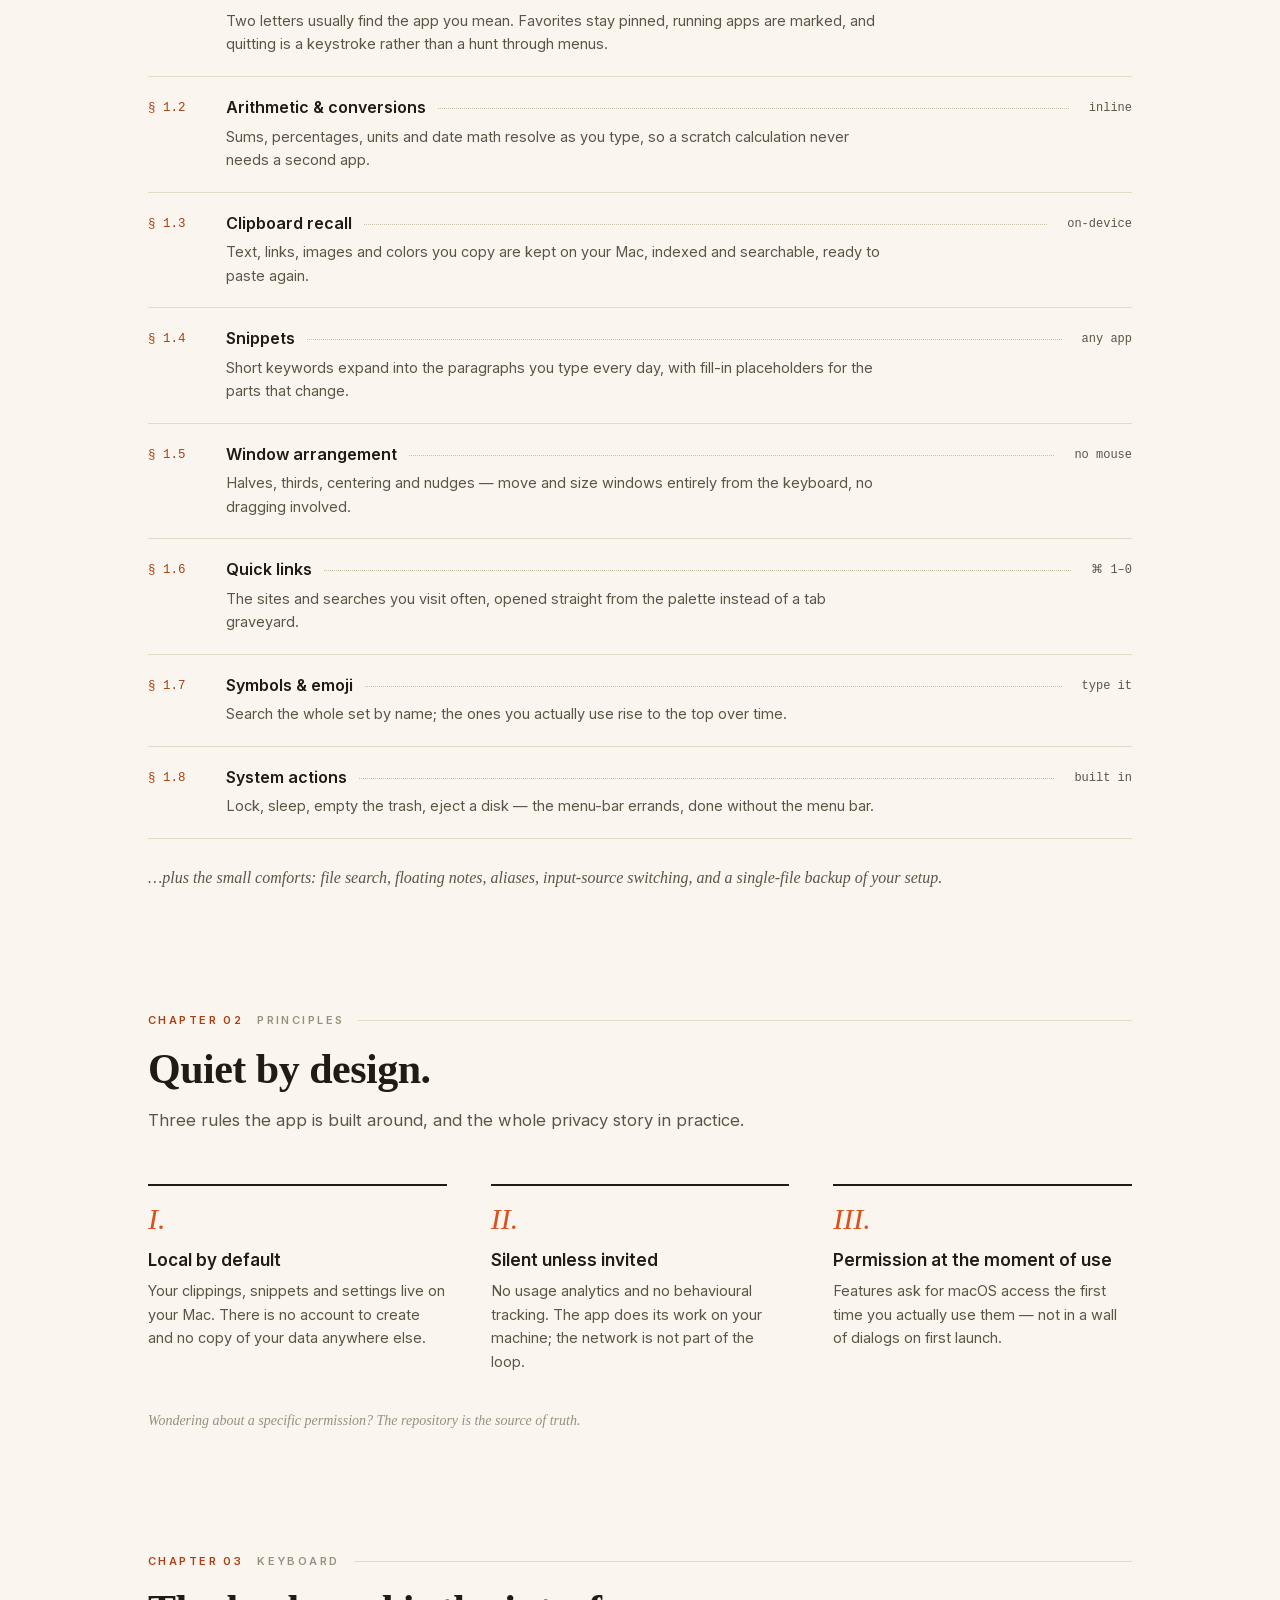
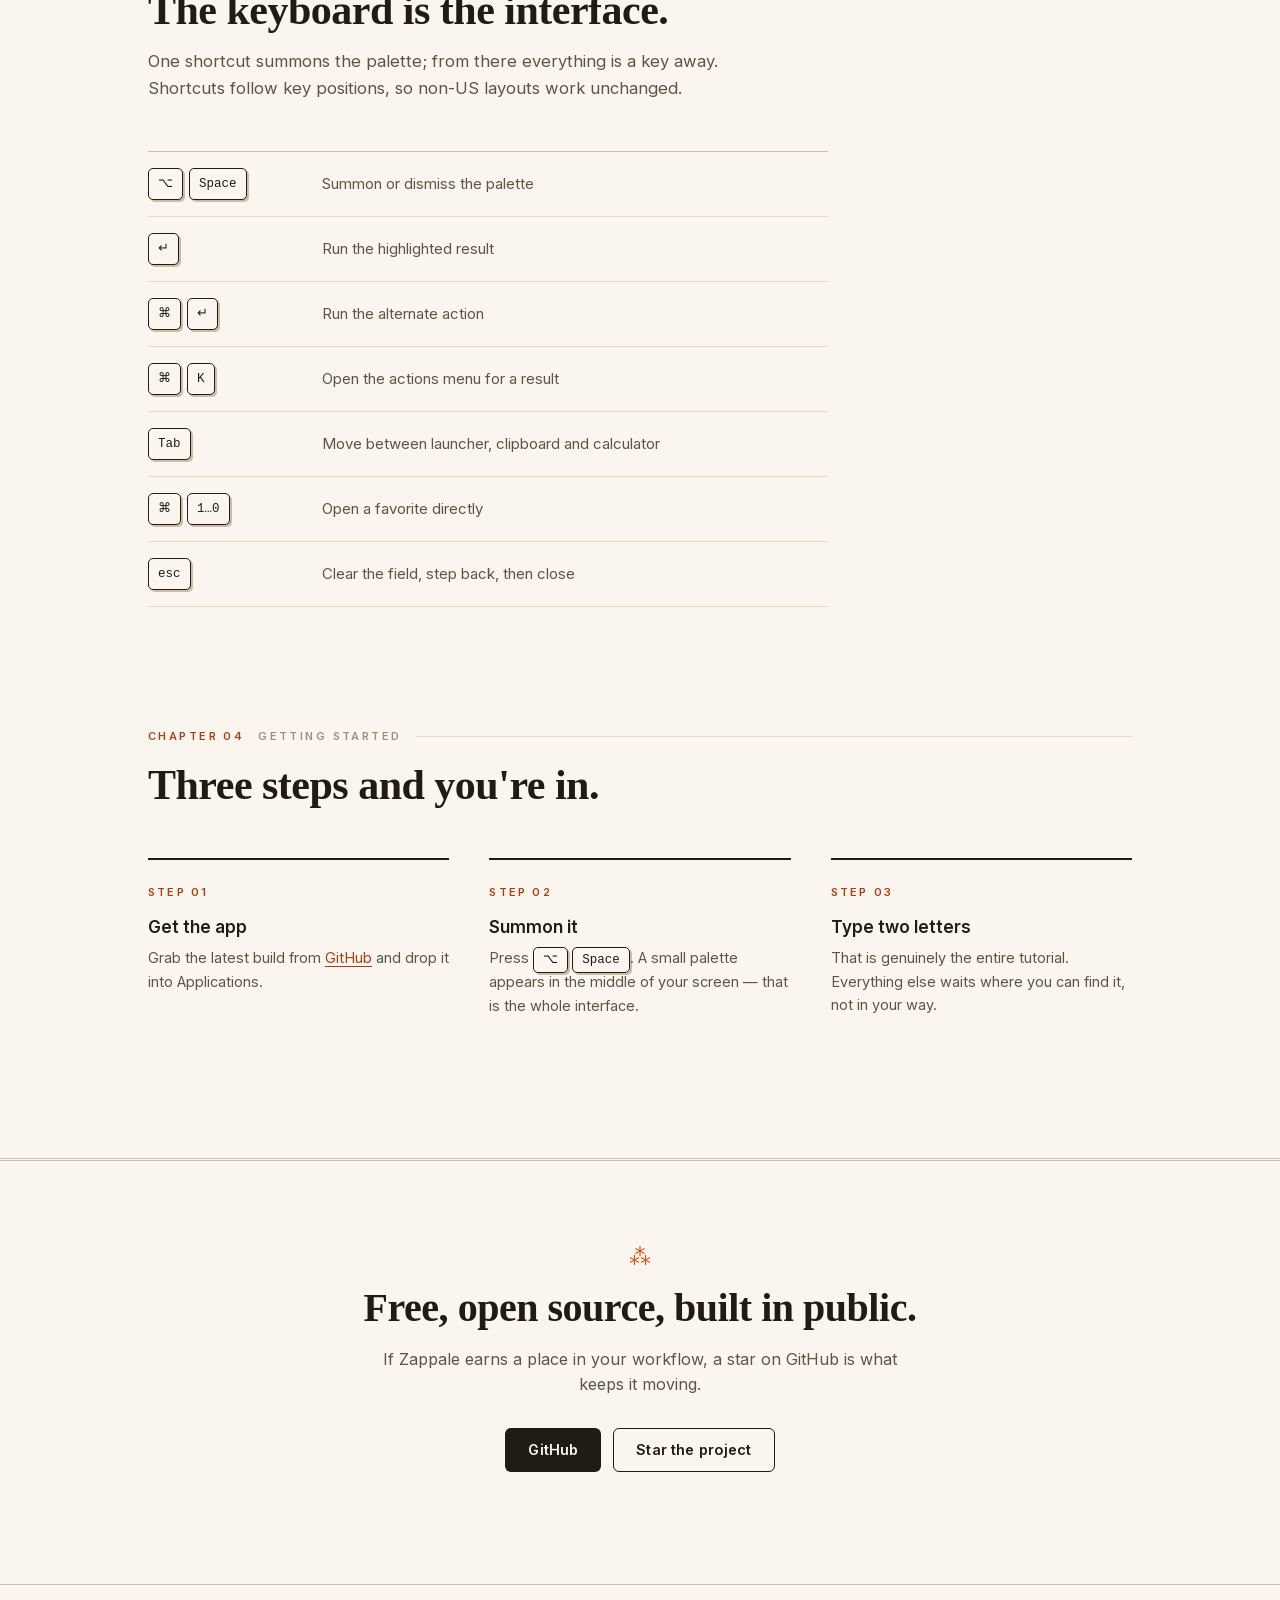
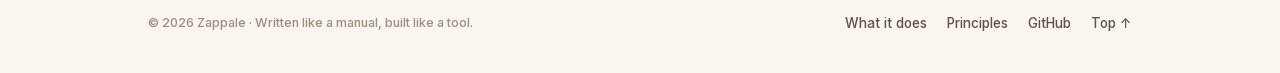
==== commit 6272ee1f: "Redesign website: field-manual edition - Replace TinyCast-derived copy, layout and font stack entire" ====
--- a/index.html
+++ b/index.html
@@ -3,354 +3,245 @@
 <head>
   <meta charset="utf-8" />
   <meta name="viewport" content="width=device-width, initial-scale=1" />
-  <title>Zappale — a tiny, native macOS launcher</title>
-  <meta name="description" content="Zappale is a tiny, fully native macOS launcher: fuzzy app search, an inline calculator, clipboard history, snippets, window management and global hotkeys. No Electron, no account, no telemetry." />
+  <title>Zappale — a keyboard-first launcher for macOS</title>
+  <meta name="description" content="Zappale is a keyboard-first launcher for macOS: launch apps, run arithmetic, recall anything you copied, expand snippets and arrange windows — all native, open source, no account required." />
   <meta name="application-name" content="Zappale" />
   <meta name="robots" content="index, follow" />
-  <link rel="canonical" href="https://zappale.github.io/" />
-  <meta property="og:title" content="Zappale — a tiny, native macOS launcher" />
-  <meta property="og:description" content="A tiny, fully native macOS launcher. No Electron. No account. No telemetry." />
-  <meta property="og:url" content="https://zappale.github.io/" />
+  <meta name="theme-color" content="#FAF6EF" />
+  <link rel="canonical" href="https://zappale.com/" />
+  <meta property="og:title" content="Zappale — a keyboard-first launcher for macOS" />
+  <meta property="og:description" content="One small palette: apps, arithmetic, clipboard recall, snippets and windows, a few keystrokes away. Native, open source, no account." />
+  <meta property="og:url" content="https://zappale.com/" />
+  <meta property="og:image" content="https://zappale.com/assets/hero-fallback.jpg" />
   <meta property="og:site_name" content="Zappale" />
   <meta property="og:type" content="website" />
-  <link rel="icon" href="data:image/svg+xml,%3Csvg xmlns='http://www.w3.org/2000/svg' viewBox='0 0 64 64'%3E%3Crect width='64' height='64' rx='14' fill='%23863BFF'/%3E%3Cpath d='M20 20h24L26 44h20' fill='none' stroke='white' stroke-width='6' stroke-linecap='round' stroke-linejoin='round'/%3E%3C/svg%3E" />
-  <link rel="preconnect" href="https://fonts.googleapis.com" />
-  <link rel="preconnect" href="https://fonts.gstatic.com" crossorigin />
-  <link href="https://fonts.googleapis.com/css2?family=Geist:wght@400;500;600;700&family=Geist+Mono:wght@400;500&family=Instrument+Serif:ital@0;1&display=swap" rel="stylesheet" />
+  <meta name="twitter:card" content="summary_large_image" />
+  <link rel="icon" href="data:image/svg+xml,%3Csvg xmlns='http://www.w3.org/2000/svg' viewBox='0 0 64 64'%3E%3Crect width='64' height='64' rx='12' fill='%23FAF6EF'/%3E%3Crect x='4.5' y='4.5' width='55' height='55' rx='8' fill='none' stroke='%23201B14' stroke-width='3'/%3E%3Crect x='15' y='15' width='34' height='34' rx='6' fill='%23D9531E'/%3E%3Ctext x='32' y='41.5' text-anchor='middle' font-family='Georgia,serif' font-style='italic' font-size='26' fill='%23FAF6EF'%3EZ%3C/text%3E%3C/svg%3E" />
+  <link rel="preload" href="assets/fonts/fraunces-normal.woff2" as="font" type="font/woff2" crossorigin />
+  <link rel="preload" href="assets/fonts/inter-normal.woff2" as="font" type="font/woff2" crossorigin />
   <link rel="stylesheet" href="styles.css" />
-  <script>
-    (function () {
-      var stored = null;
-      try { stored = localStorage.getItem("zappale-theme"); } catch (e) {}
-      var dark = stored ? stored === "dark" : window.matchMedia("(prefers-color-scheme: dark)").matches;
-      if (dark) document.documentElement.classList.add("dark");
-    })();
-  </script>
 </head>
 <body>
   <a class="skip" href="#main">Skip to content</a>
 
-  <!-- ============ NAV ============ -->
-  <header class="nav">
-    <div class="container nav-inner">
-      <a class="brand" href="#top">
-        <span class="brand-mark" aria-hidden="true">Z</span>
+  <!-- ============ MASTHEAD ============ -->
+  <header class="masthead">
+    <div class="container masthead-inner">
+      <a class="brand" href="#top" aria-label="Zappale home">
+        <span class="brand-key" aria-hidden="true">Z</span>
         <span class="brand-name">Zappale</span>
       </a>
-      <nav class="nav-links" aria-label="Primary">
-        <a href="#features">Features</a>
-        <a href="#privacy">Privacy</a>
+      <nav class="site-nav" aria-label="Primary">
+        <a href="#what">What it does</a>
+        <a href="#principles">Principles</a>
         <a href="#keyboard">Keyboard</a>
-        <a href="https://github.com/zappale" target="_blank" rel="noopener">GitHub</a>
+        <a href="#start">Get started</a>
       </nav>
-      <div class="nav-actions">
-        <a class="star-badge" href="https://github.com/zappale" target="_blank" rel="noopener">
-          <svg viewBox="0 0 16 16" width="14" height="14" aria-hidden="true"><path fill="currentColor" d="M8 .25a.75.75 0 0 1 .673.418l1.882 3.815 4.21.612a.75.75 0 0 1 .416 1.279l-3.046 2.97.719 4.192a.751.751 0 0 1-1.088.791L8 12.347l-3.766 1.98a.75.75 0 0 1-1.088-.79l.72-4.194L.818 6.374a.75.75 0 0 1 .416-1.28l4.21-.611L7.327.668A.75.75 0 0 1 8 .25Z"/></svg>
-          <span>Star</span>
-        </a>
-        <button class="theme-toggle" id="themeToggle" type="button" aria-label="Switch theme">
-          <svg class="icon-sun" viewBox="0 0 24 24" width="16" height="16" aria-hidden="true"><circle cx="12" cy="12" r="4" fill="none" stroke="currentColor" stroke-width="2"/><path stroke="currentColor" stroke-width="2" stroke-linecap="round" d="M12 2v2m0 16v2M4.9 4.9l1.4 1.4m11.4 11.4 1.4 1.4M2 12h2m16 0h2M4.9 19.1l1.4-1.4M17.7 6.3l1.4-1.4"/></svg>
-          <svg class="icon-moon" viewBox="0 0 24 24" width="16" height="16" aria-hidden="true"><path fill="none" stroke="currentColor" stroke-width="2" stroke-linejoin="round" d="M21 12.8A8.5 8.5 0 1 1 11.2 3a6.6 6.6 0 0 0 9.8 9.8Z"/></svg>
-        </button>
-      </div>
-    </div>
+      <div class="masthead-actions">
+        <a class="gh-link" href="https://github.com/zappale" target="_blank" rel="noopener">GitHub</a>
+        <a class="btn btn-primary btn-small" href="https://github.com/zappale" target="_blank" rel="noopener">Download</a>
+      </div>
+      <button class="menu-btn" type="button" aria-expanded="false" aria-controls="siteNavMobile">
+        <span class="menu-btn-box" aria-hidden="true"><span></span><span></span><span></span></span>
+        Menu
+      </button>
+    </div>
+    <nav class="mobile-nav" id="siteNavMobile" hidden aria-label="Mobile">
+      <div class="container">
+        <a href="#what">What it does</a>
+        <a href="#principles">Principles</a>
+        <a href="#keyboard">Keyboard</a>
+        <a href="#start">Get started</a>
+        <a href="https://github.com/zappale" target="_blank" rel="noopener">GitHub ↗</a>
+        <a class="btn btn-primary" href="https://github.com/zappale" target="_blank" rel="noopener">Download Zappale</a>
+      </div>
+    </nav>
   </header>
 
   <main id="main">
-  <!-- ============ HERO ============ -->
+  <!-- ============ TITLE PAGE ============ -->
   <section class="hero" id="top">
     <div class="container">
-      <p class="hero-meta reveal">v0.1.0&nbsp;&nbsp;·&nbsp;&nbsp;macOS 14+&nbsp;&nbsp;·&nbsp;&nbsp;Apple silicon &amp; Intel</p>
-      <h1 class="hero-title reveal">Everything on your Mac.<br />One keystroke away.</h1>
-      <p class="hero-tag reveal"><em>A tiny, native launcher.</em> No Electron. No account. No telemetry.</p>
-
-      <div class="hero-install reveal">
-        <div class="cmd">
-          <span class="prompt">$</span>
-          <code id="cmd1">brew install --cask zappale/tap/zappale</code>
-          <button class="copy" type="button" data-copy="cmd1" aria-label="Copy command">Copy</button>
-        </div>
-        <div class="cmd">
-          <span class="prompt">$</span>
-          <code id="cmd2">brew tap zappale/tap</code>
-          <button class="copy" type="button" data-copy="cmd2" aria-label="Copy command">Copy</button>
-        </div>
-      </div>
-
-      <div class="hero-cta reveal">
-        <a class="btn btn-primary" href="https://github.com/zappale/zappale.github.io/releases" target="_blank" rel="noopener">Download for Mac</a>
-        <a class="btn btn-ghost" href="#palette">See it in action</a>
-      </div>
-
-      <ul class="hero-stats reveal">
-        <li>Under 100 MB of memory</li>
-        <li>Zero dependencies</li>
-        <li>Free &amp; open source</li>
+      <p class="kicker reveal">Zappale field manual</p>
+      <h1 class="reveal">The <em>shortest path</em> across your Mac.</h1>
+      <p class="lede reveal">Zappale is a keyboard-first launcher. Summon one small palette and everything you reach for — apps, arithmetic, clippings, snippets, windows — sits a few keystrokes away. Native, open source, no account.</p>
+      <div class="cta-row reveal">
+        <a class="btn btn-primary" href="https://github.com/zappale" target="_blank" rel="noopener">Get Zappale on GitHub</a>
+        <a class="btn btn-ghost" href="#what">What it does ↓</a>
+      </div>
+
+      <figure class="plate reveal">
+        <div class="plate-frame">
+          <picture>
+            <source srcset="assets/hero.webp" type="image/webp" />
+            <img src="assets/hero-fallback.jpg" alt="Risograph-style illustration: one oversized orange keycap on cream paper, with thin ink lines fanning out to small icons for search, arithmetic, clipboard, notes, windows, snippets, calendar and actions." width="1536" height="1024" fetchpriority="high" />
+          </picture>
+        </div>
+        <figcaption><span class="fig-no">Fig. 1</span>One key. Everything you reach for, behind it.</figcaption>
+      </figure>
+    </div>
+  </section>
+
+  <!-- ============ CHAPTER 01 ============ -->
+  <section class="chapter" id="what">
+    <div class="container">
+      <p class="chapter-head reveal"><span class="chapter-no">Chapter 01</span>What it does</p>
+      <h2 class="chapter-title reveal">A small palette with a long reach.</h2>
+      <p class="chapter-intro reveal">Zappale replaces a drawer of small utilities with one search field. Every capability below is built in, and none of them gets in the way until you call for it.</p>
+
+      <ul class="index reveal">
+        <li>
+          <span class="ix-no">§ 1.1</span>
+          <div class="ix-main">
+            <div class="ix-line"><span class="ix-title">App launching</span><span class="ix-lead" aria-hidden="true"></span></div>
+            <p class="ix-desc">Two letters usually find the app you mean. Favorites stay pinned, running apps are marked, and quitting is a keystroke rather than a hunt through menus.</p>
+          </div>
+          <span class="ix-tag">⌥ Space</span>
+        </li>
+        <li>
+          <span class="ix-no">§ 1.2</span>
+          <div class="ix-main">
+            <div class="ix-line"><span class="ix-title">Arithmetic &amp; conversions</span><span class="ix-lead" aria-hidden="true"></span></div>
+            <p class="ix-desc">Sums, percentages, units and date math resolve as you type, so a scratch calculation never needs a second app.</p>
+          </div>
+          <span class="ix-tag">inline</span>
+        </li>
+        <li>
+          <span class="ix-no">§ 1.3</span>
+          <div class="ix-main">
+            <div class="ix-line"><span class="ix-title">Clipboard recall</span><span class="ix-lead" aria-hidden="true"></span></div>
+            <p class="ix-desc">Text, links, images and colors you copy are kept on your Mac, indexed and searchable, ready to paste again.</p>
+          </div>
+          <span class="ix-tag">on-device</span>
+        </li>
+        <li>
+          <span class="ix-no">§ 1.4</span>
+          <div class="ix-main">
+            <div class="ix-line"><span class="ix-title">Snippets</span><span class="ix-lead" aria-hidden="true"></span></div>
+            <p class="ix-desc">Short keywords expand into the paragraphs you type every day, with fill-in placeholders for the parts that change.</p>
+          </div>
+          <span class="ix-tag">any app</span>
+        </li>
+        <li>
+          <span class="ix-no">§ 1.5</span>
+          <div class="ix-main">
+            <div class="ix-line"><span class="ix-title">Window arrangement</span><span class="ix-lead" aria-hidden="true"></span></div>
+            <p class="ix-desc">Halves, thirds, centering and nudges — move and size windows entirely from the keyboard, no dragging involved.</p>
+          </div>
+          <span class="ix-tag">no mouse</span>
+        </li>
+        <li>
+          <span class="ix-no">§ 1.6</span>
+          <div class="ix-main">
+            <div class="ix-line"><span class="ix-title">Quick links</span><span class="ix-lead" aria-hidden="true"></span></div>
+            <p class="ix-desc">The sites and searches you visit often, opened straight from the palette instead of a tab graveyard.</p>
+          </div>
+          <span class="ix-tag">⌘ 1–0</span>
+        </li>
+        <li>
+          <span class="ix-no">§ 1.7</span>
+          <div class="ix-main">
+            <div class="ix-line"><span class="ix-title">Symbols &amp; emoji</span><span class="ix-lead" aria-hidden="true"></span></div>
+            <p class="ix-desc">Search the whole set by name; the ones you actually use rise to the top over time.</p>
+          </div>
+          <span class="ix-tag">type it</span>
+        </li>
+        <li>
+          <span class="ix-no">§ 1.8</span>
+          <div class="ix-main">
+            <div class="ix-line"><span class="ix-title">System actions</span><span class="ix-lead" aria-hidden="true"></span></div>
+            <p class="ix-desc">Lock, sleep, empty the trash, eject a disk — the menu-bar errands, done without the menu bar.</p>
+          </div>
+          <span class="ix-tag">built in</span>
+        </li>
       </ul>
-
-      <!-- Palette mockup (pure CSS recreation) -->
-      <div class="palette-wrap reveal" id="palette">
-        <div class="palette" role="img" aria-label="The Zappale launcher palette: a search field, pinned favorites and a list of results">
-          <div class="palette-search">
-            <svg viewBox="0 0 16 16" width="15" height="15" aria-hidden="true"><path fill="none" stroke="currentColor" stroke-width="1.6" stroke-linecap="round" d="m11.5 11.5 3 3M6.5 12a5.5 5.5 0 1 1 0-11 5.5 5.5 0 0 1 0 11Z"/></svg>
-            <span class="palette-query">gho<span class="caret"></span></span>
-            <span class="palette-kbd">⌥ Space</span>
-          </div>
-          <div class="palette-favs">
-            <span class="chip"><span class="chip-dot" style="--c:#ff5f57"></span>Finder</span>
-            <span class="chip"><span class="chip-dot" style="--c:#febc2e"></span>Safari</span>
-            <span class="chip"><span class="chip-dot" style="--c:#28c840"></span>Terminal</span>
-            <span class="chip"><span class="chip-dot" style="--c:#863bff"></span>Notes</span>
-          </div>
-          <ul class="palette-list">
-            <li class="is-active">
-              <span class="row-glyph">▸</span>
-              <span class="row-title">Ghostty</span>
-              <span class="row-sub">Application</span>
-              <span class="row-kbd">↵</span>
-            </li>
-            <li>
-              <span class="row-glyph">▸</span>
-              <span class="row-title">GitHub</span>
-              <span class="row-sub">Quicklink</span>
-              <span class="row-kbd">⌘ 1</span>
-            </li>
-            <li>
-              <span class="row-glyph">▸</span>
-              <span class="row-title">gh pr checkout</span>
-              <span class="row-sub">Command</span>
-              <span class="row-kbd">⌘ K</span>
-            </li>
-          </ul>
-          <div class="palette-actions">
-            <span>Open</span><span class="palette-kbd">↵</span>
-            <span>Actions</span><span class="palette-kbd">⌘ K</span>
-          </div>
-        </div>
-      </div>
-    </div>
-  </section>
-
-  <!-- ============ 01 FEATURES ============ -->
-  <section class="section" id="features">
-    <div class="container">
-      <p class="section-label reveal"><span class="num">01</span> Features</p>
-      <h2 class="section-title reveal">One palette for everything you do all day.</h2>
-      <p class="section-sub reveal">Almost everything ships off until you ask for it, so Zappale is exactly as big as you make it.</p>
-
-      <div class="grid features reveal">
-        <a class="card" href="#palette">
-          <h3>App launcher</h3>
-          <p>Fuzzy-search every app and open it with a keystroke. Pin favorites, see what is running, quit without the mouse.</p>
-        </a>
-        <a class="card" href="#palette">
-          <h3>Inline calculator</h3>
-          <p>Math, units, currency and dates like <code>days till 9 Apr</code>, answered right in the search field.</p>
-          <span class="card-demo mono">560 km to mi → 347.97 mi</span>
-        </a>
-        <a class="card" href="#palette">
-          <h3>Clipboard history</h3>
-          <p>Text, images, files and colors, searchable and pasted straight back where they came from.</p>
-        </a>
-        <a class="card" href="#palette">
-          <h3>Quick actions</h3>
-          <p>Select text in any app, then fix, rewrite, translate or summarize it with one shortcut.</p>
-          <span class="card-demo mono">Fix Grammar · Rewrite · Translate</span>
-        </a>
-        <a class="card" href="#palette">
-          <h3>Window management</h3>
-          <p>Halves, thirds, nudges and saved layouts — every move from the keyboard, nothing dragged.</p>
-        </a>
-        <a class="card" href="#palette">
-          <h3>Snippets</h3>
-          <p>Markdown templates with placeholders. Type a keyword anywhere and it expands.</p>
-          <span class="card-demo mono">!meeting → Sunday, 20 September</span>
-        </a>
-        <a class="card" href="#palette">
-          <h3>Emoji &amp; symbols</h3>
-          <p>Search the whole set. The ones you actually use float to the top.</p>
-        </a>
-        <a class="card" href="#palette">
-          <h3>Themes &amp; appearance</h3>
-          <p>Light, dark and glass. Follow the system or lock the look you like.</p>
-        </a>
-      </div>
-
-      <div class="inbox reveal">
-        <h3 class="inbox-title">Also in the box</h3>
-        <ul class="chips">
-          <li>File search</li><li>Quicklinks</li><li>Floating notes</li><li>Calendar &amp; meetings</li>
-          <li>System actions</li><li>Per-app hotkeys</li><li>Aliases</li><li>Hyper key</li>
-          <li>App uninstaller</li><li>Input source switching</li><li>Backup &amp; restore</li><li>Custom commands</li>
-        </ul>
-      </div>
-    </div>
-  </section>
-
-  <!-- ============ 02 THE PALETTE ============ -->
-  <section class="section alt" id="action">
-    <div class="container">
-      <p class="section-label reveal"><span class="num">02</span> In action</p>
-      <h2 class="section-title reveal">The palette, not a video.</h2>
-      <p class="section-sub reveal">These panels are recreated live in HTML and CSS — the same layouts the app draws, rendered right on this page.</p>
-
-      <div class="grid panels reveal">
-        <figure class="panel">
-          <div class="panel-window">
-            <div class="panel-bar"><span></span><span></span><span></span></div>
-            <div class="panel-calc">
-              <span class="mono">1250 × 24 + 8% tax</span>
-              <strong class="mono">32,400.00</strong>
-              <span class="panel-note">Copy answer ↵</span>
-            </div>
-          </div>
-          <figcaption><strong>Inline calculator</strong>Math, units and currency, answered before you finish typing.</figcaption>
-        </figure>
-
-        <figure class="panel">
-          <div class="panel-window">
-            <div class="panel-bar"><span></span><span></span><span></span></div>
-            <ul class="panel-clip mono">
-              <li><span class="clip-kind">TXT</span>deploy checklist — final</li>
-              <li><span class="clip-kind">URL</span>github.com/zappale</li>
-              <li><span class="clip-kind">CLR</span><span class="swatch"></span>#863BFF</li>
-              <li><span class="clip-kind">IMG</span>screenshot-2148×1302</li>
-            </ul>
-          </div>
-          <figcaption><strong>Clipboard history</strong>Everything you copied, searchable, always local.</figcaption>
-        </figure>
-
-        <figure class="panel">
-          <div class="panel-window">
-            <div class="panel-bar"><span></span><span></span><span></span></div>
-            <div class="panel-snippet">
-              <p class="mono">!intro</p>
-              <p>Hi! I'm <u>{name}</u> from <u>{team}</u>. Ping me any time — I usually reply within <u>{hours}</u> hours.</p>
-            </div>
-          </div>
-          <figcaption><strong>Snippets</strong>Templates with placeholders, expanded in any app.</figcaption>
-        </figure>
-      </div>
-    </div>
-  </section>
-
-  <!-- ============ 03 PRIVACY ============ -->
-  <section class="section" id="privacy">
-    <div class="container">
-      <p class="section-label reveal"><span class="num">03</span> Privacy</p>
-      <h2 class="section-title reveal">Nothing turns on until you do.</h2>
-      <p class="section-sub reveal">A fresh install is a launcher, a calculator and your clipboard. Everything else waits for you to switch it on — and none of it needs an account.</p>
-
-      <div class="counters reveal">
-        <div class="counter"><span class="counter-n">0</span><span class="counter-l">accounts</span></div>
-        <div class="counter"><span class="counter-n">0</span><span class="counter-l">telemetry</span></div>
-        <div class="counter"><span class="counter-n">0</span><span class="counter-l">dependencies</span></div>
-        <div class="counter"><span class="counter-n">&lt;100&nbsp;MB</span><span class="counter-l">of memory</span></div>
-      </div>
-
-      <div class="toggles reveal">
-        <div class="toggle off">
-          <span class="switch" aria-hidden="true"></span>
-          <div><h3>AI actions</h3><p>No rewriting, no summarizing and no history file until you turn it on.</p></div>
-        </div>
-        <div class="toggle off">
-          <span class="switch" aria-hidden="true"></span>
-          <div><h3>Snippets</h3><p>The only feature that watches typing. Matching stays on your Mac.</p></div>
-        </div>
-        <div class="toggle off">
-          <span class="switch" aria-hidden="true"></span>
-          <div><h3>Calendar</h3><p>Explains what it reads before macOS asks. Events never leave.</p></div>
-        </div>
-        <div class="toggle on">
-          <span class="switch" aria-hidden="true"></span>
-          <div><h3>Clipboard history</h3><p>On by default, kept on your Mac for 3 months. Password managers are skipped.</p></div>
-        </div>
-      </div>
-      <p class="fineprint reveal">Permissions are asked for the moment a feature needs one — never at launch.</p>
-    </div>
-  </section>
-
-  <!-- ============ 04 KEYBOARD ============ -->
-  <section class="section alt" id="keyboard">
-    <div class="container">
-      <p class="section-label reveal"><span class="num">04</span> Keyboard</p>
-      <h2 class="section-title reveal">Built for the keyboard.</h2>
-      <p class="section-sub reveal">Pick one shortcut to summon the palette. Everything after that is a key away, and keys follow their position, so any layout works.</p>
+      <p class="index-tail reveal">…plus the small comforts: file search, floating notes, aliases, input-source switching, and a single-file backup of your setup.</p>
+    </div>
+  </section>
+
+  <!-- ============ CHAPTER 02 ============ -->
+  <section class="chapter" id="principles">
+    <div class="container">
+      <p class="chapter-head reveal"><span class="chapter-no">Chapter 02</span>Principles</p>
+      <h2 class="chapter-title reveal">Quiet by design.</h2>
+      <p class="chapter-intro reveal">Three rules the app is built around, and the whole privacy story in practice.</p>
+
+      <div class="principles reveal">
+        <div class="principle">
+          <span class="pr-no">I.</span>
+          <h3>Local by default</h3>
+          <p>Your clippings, snippets and settings live on your Mac. There is no account to create and no copy of your data anywhere else.</p>
+        </div>
+        <div class="principle">
+          <span class="pr-no">II.</span>
+          <h3>Silent unless invited</h3>
+          <p>No usage analytics and no behavioural tracking. The app does its work on your machine; the network is not part of the loop.</p>
+        </div>
+        <div class="principle">
+          <span class="pr-no">III.</span>
+          <h3>Permission at the moment of use</h3>
+          <p>Features ask for macOS access the first time you actually use them — not in a wall of dialogs on first launch.</p>
+        </div>
+      </div>
+      <p class="fineprint reveal">Wondering about a specific permission? The repository is the source of truth.</p>
+    </div>
+  </section>
+
+  <!-- ============ CHAPTER 03 ============ -->
+  <section class="chapter" id="keyboard">
+    <div class="container">
+      <p class="chapter-head reveal"><span class="chapter-no">Chapter 03</span>Keyboard</p>
+      <h2 class="chapter-title reveal">The keyboard is the interface.</h2>
+      <p class="chapter-intro reveal">One shortcut summons the palette; from there everything is a key away. Shortcuts follow key positions, so non-US layouts work unchanged.</p>
 
       <div class="keys reveal">
-        <div class="key-row"><span class="keycaps"><kbd>⌥</kbd><kbd>Space</kbd></span><span class="key-desc">Summon the palette, with keys you pick</span></div>
-        <div class="key-row"><span class="keycaps"><kbd>↵</kbd></span><span class="key-desc">Run the main action</span></div>
-        <div class="key-row"><span class="keycaps"><kbd>⌘</kbd><kbd>↵</kbd></span><span class="key-desc">Run the second action</span></div>
-        <div class="key-row"><span class="keycaps"><kbd>⌘</kbd><kbd>K</kbd></span><span class="key-desc">Open the actions menu</span></div>
-        <div class="key-row"><span class="keycaps"><kbd>Tab</kbd></span><span class="key-desc">Launcher, then clipboard, then calculator</span></div>
-        <div class="key-row"><span class="keycaps"><kbd>⌘</kbd><kbd>1…0</kbd></span><span class="key-desc">Open favorite 1 to 10</span></div>
-        <div class="key-row"><span class="keycaps"><kbd>esc</kbd></span><span class="key-desc">Clear, go back, then close</span></div>
-      </div>
-    </div>
-  </section>
-
-  <!-- ============ 05 GETTING STARTED ============ -->
-  <section class="section" id="start">
-    <div class="container">
-      <p class="section-label reveal"><span class="num">05</span> Getting started</p>
-      <h2 class="section-title reveal">Up and running in a minute.</h2>
-
-      <ol class="steps reveal">
-        <li class="step">
-          <span class="step-n">1</span>
-          <div><h3>Download &amp; install</h3><p>Grab the latest disk image from releases and drag Zappale to Applications.</p></div>
-        </li>
-        <li class="step">
-          <span class="step-n">2</span>
-          <div><h3>Press <kbd>⌥</kbd><kbd>Space</kbd></h3><p>The palette appears where your cursor is. That is the whole interface.</p></div>
-        </li>
-        <li class="step">
-          <span class="step-n">3</span>
-          <div><h3>Type to launch</h3><p>Two letters are usually enough. Everything else can wait until you look for it.</p></div>
-        </li>
-      </ol>
-    </div>
-  </section>
-
-  <!-- ============ QUOTE ============ -->
-  <section class="quote-band">
+        <div class="key-row"><span class="keycaps"><kbd>⌥</kbd><kbd>Space</kbd></span><span class="key-desc">Summon or dismiss the palette</span></div>
+        <div class="key-row"><span class="keycaps"><kbd>↵</kbd></span><span class="key-desc">Run the highlighted result</span></div>
+        <div class="key-row"><span class="keycaps"><kbd>⌘</kbd><kbd>↵</kbd></span><span class="key-desc">Run the alternate action</span></div>
+        <div class="key-row"><span class="keycaps"><kbd>⌘</kbd><kbd>K</kbd></span><span class="key-desc">Open the actions menu for a result</span></div>
+        <div class="key-row"><span class="keycaps"><kbd>Tab</kbd></span><span class="key-desc">Move between launcher, clipboard and calculator</span></div>
+        <div class="key-row"><span class="keycaps"><kbd>⌘</kbd><kbd>1…0</kbd></span><span class="key-desc">Open a favorite directly</span></div>
+        <div class="key-row"><span class="keycaps"><kbd>esc</kbd></span><span class="key-desc">Clear the field, step back, then close</span></div>
+      </div>
+    </div>
+  </section>
+
+  <!-- ============ CHAPTER 04 ============ -->
+  <section class="chapter" id="start">
+    <div class="container">
+      <p class="chapter-head reveal"><span class="chapter-no">Chapter 04</span>Getting started</p>
+      <h2 class="chapter-title reveal">Three steps and you're in.</h2>
+
+      <div class="steps reveal">
+        <div class="step">
+          <span class="step-n">Step 01</span>
+          <h3>Get the app</h3>
+          <p>Grab the latest build from <a class="text-link" href="https://github.com/zappale" target="_blank" rel="noopener">GitHub</a> and drop it into Applications.</p>
+        </div>
+        <div class="step">
+          <span class="step-n">Step 02</span>
+          <h3>Summon it</h3>
+          <p>Press <kbd>⌥</kbd> <kbd>Space</kbd>. A small palette appears in the middle of your screen — that is the whole interface.</p>
+        </div>
+        <div class="step">
+          <span class="step-n">Step 03</span>
+          <h3>Type two letters</h3>
+          <p>That is genuinely the entire tutorial. Everything else waits where you can find it, not in your way.</p>
+        </div>
+      </div>
+      <!-- TODO(zappale): when a Homebrew tap ships, add the install command block here. -->
+    </div>
+  </section>
+
+  <!-- ============ COLOPHON ============ -->
+  <section class="colophon">
     <div class="container reveal">
-      <blockquote>
-        <p>“ No account. No telemetry. No nonsense. ”</p>
-        <cite>the whole privacy policy, more or less</cite>
-      </blockquote>
-    </div>
-  </section>
-
-  <!-- ============ WHY ============ -->
-  <section class="section" id="why">
-    <div class="container">
-      <div class="grid features reveal">
-        <div class="card">
-          <h3>Native, end to end</h3>
-          <p>AppKit and Swift, zero third-party dependencies. It opens before Electron has finished thinking about it.</p>
-        </div>
-        <div class="card">
-          <h3>Nothing leaves your Mac</h3>
-          <p>No account, no telemetry, no update pings you did not ask for. AI features stay off until you turn them on.</p>
-        </div>
-        <div class="card">
-          <h3>Open source, MIT</h3>
-          <p>Read every line and build it yourself. The feature set is deliberately small so it stays that way.</p>
-        </div>
-        <div class="card">
-          <h3>Free, and staying free</h3>
-          <p>There is no Pro tier waiting behind a paywall, and there never will be.</p>
-        </div>
-      </div>
-
-      <div class="cta-band reveal">
-        <h2>Put your Mac on a shorter path.</h2>
-        <p>Zappale is free and open source, with no account and no telemetry. If it earns a place on your Mac, star the project to keep development going.</p>
-        <div class="hero-cta center">
-          <a class="btn btn-primary" href="https://github.com/zappale/zappale.github.io/releases" target="_blank" rel="noopener">Download for Mac</a>
-          <a class="btn btn-ghost" href="https://github.com/zappale" target="_blank" rel="noopener">Star on GitHub</a>
-        </div>
+      <span class="fleuron" aria-hidden="true">⁂</span>
+      <h2>Free, open source, built in public.</h2>
+      <p>If Zappale earns a place in your workflow, a star on GitHub is what keeps it moving.</p>
+      <div class="cta-row">
+        <a class="btn btn-primary" href="https://github.com/zappale" target="_blank" rel="noopener">GitHub</a>
+        <a class="btn btn-ghost" href="https://github.com/zappale" target="_blank" rel="noopener">Star the project</a>
       </div>
     </div>
   </section>
@@ -359,12 +250,12 @@
   <!-- ============ FOOTER ============ -->
   <footer class="footer">
     <div class="container footer-inner">
-      <p>© <span id="year">2026</span> Zappale&nbsp;·&nbsp;v0.1.0&nbsp;·&nbsp;MIT</p>
+      <p>© <span id="year">2026</span> Zappale · Written like a manual, built like a tool.</p>
       <nav class="footer-links" aria-label="Footer">
+        <a href="#what">What it does</a>
+        <a href="#principles">Principles</a>
         <a href="https://github.com/zappale" target="_blank" rel="noopener">GitHub</a>
-        <a href="#privacy">Privacy</a>
-        <a href="https://github.com/zappale/zappale.github.io/releases" target="_blank" rel="noopener">Install</a>
-        <a href="#top">Top</a>
+        <a href="#top">Top ↑</a>
       </nav>
     </div>
   </footer>
--- a/styles.css
+++ b/styles.css
@@ -1,57 +1,46 @@
 /* ============================================================
-   Zappale — a tiny, native macOS launcher
-   Design language: white canvas, near-black ink, purple accent,
-   Geist + Geist Mono + Instrument Serif, glass palette.
+   Zappale — field-manual edition
+   Design language: warm paper, ink serif, one orange accent.
+   Fraunces (display) + Inter (text), self-hosted, light only.
    ============================================================ */
 
+@font-face {
+  font-family: "Fraunces";
+  src: url("assets/fonts/fraunces-normal.woff2") format("woff2");
+  font-weight: 400 700;
+  font-style: normal;
+  font-display: swap;
+}
+@font-face {
+  font-family: "Fraunces";
+  src: url("assets/fonts/fraunces-italic.woff2") format("woff2");
+  font-weight: 400 700;
+  font-style: italic;
+  font-display: swap;
+}
+@font-face {
+  font-family: "Inter";
+  src: url("assets/fonts/inter-normal.woff2") format("woff2");
+  font-weight: 400 700;
+  font-style: normal;
+  font-display: swap;
+}
+
 :root {
-  --canvas: #ffffff;
-  --surface: #ffffff;
-  --well: #f1f2f4;
-  --badge: #e9eaec;
-  --fg: #0b0c0e;
-  --fg-muted: #55575c;
-  --fg-subtle: #83858a;
-  --action: #16181c;
-  --action-fg: #f7f7f8;
-  --border: #ededef;
-  --border-strong: #d0d1d5;
-  --accent: #863bff;
-  --accent-ink: #5b12bd;
-  --accent-wash: rgba(134, 59, 255, 0.12);
-  --glass-fill: rgba(255, 255, 255, 0.72);
-  --glass-edge: rgba(255, 255, 255, 0.55);
-  --glass-shadow: 0 4px 40px 8px rgba(0, 0, 0, 0.14), 0 0 0 0.5px rgba(0, 0, 0, 0.1);
-  --key-shadow: inset 0 1px 0 rgba(0, 0, 0, 0.02), 0 0 0 1px rgba(0, 0, 0, 0.11), inset 0 -1px 0 rgba(0, 0, 0, 0.05);
-  --keycap-shadow: inset 0 1px 0 rgba(255, 255, 255, 0.9), 0 0 0 1px rgba(0, 0, 0, 0.14), inset 0 -1px 0 rgba(0, 0, 0, 0.09);
-  --font-sans: "Geist", -apple-system, "SF Pro Text", "Helvetica Neue", Arial, sans-serif;
-  --font-mono: "Geist Mono", ui-monospace, "SF Mono", Menlo, monospace;
-  --font-serif: "Instrument Serif", Georgia, serif;
-  --radius: 12px;
-  --radius-lg: 18px;
-  --wrap: 1104px;
-}
-
-.dark {
-  --canvas: #0d0e11;
-  --surface: #131417;
-  --well: #1a1c20;
-  --badge: #22242a;
-  --fg: #f5f5f7;
-  --fg-muted: #a3a5ab;
-  --fg-subtle: #71737a;
-  --action: #f7f7f8;
-  --action-fg: #16181c;
-  --border: #23252b;
-  --border-strong: #363941;
-  --accent: #a47eff;
-  --accent-ink: #c9b2ff;
-  --accent-wash: rgba(134, 59, 255, 0.2);
-  --glass-fill: rgba(30, 32, 38, 0.72);
-  --glass-edge: rgba(255, 255, 255, 0.09);
-  --glass-shadow: 0 4px 44px 8px rgba(0, 0, 0, 0.55), 0 0 0 0.5px rgba(255, 255, 255, 0.08);
-  --key-shadow: inset 0 1px 0 rgba(255, 255, 255, 0.04), 0 0 0 1px rgba(255, 255, 255, 0.12), inset 0 -1px 0 rgba(255, 255, 255, 0.03);
-  --keycap-shadow: inset 0 1px 0 rgba(255, 255, 255, 0.12), 0 0 0 1px rgba(255, 255, 255, 0.16), inset 0 -1px 0 rgba(255, 255, 255, 0.05);
+  --paper: #faf6ef;
+  --paper-well: #f3ece0;
+  --ink: #201b14;
+  --ink-soft: #5c5546;
+  --ink-faint: #97907e;
+  --accent: #d9531e;
+  --accent-deep: #a93f12;
+  --accent-wash: rgba(217, 83, 30, 0.1);
+  --rule: #e3dac8;
+  --rule-strong: #c9bea6;
+  --serif: "Fraunces", "Iowan Old Style", "Palatino Linotype", Georgia, serif;
+  --sans: "Inter", -apple-system, "SF Pro Text", "Helvetica Neue", Arial, sans-serif;
+  --mono: ui-monospace, "SF Mono", Menlo, Consolas, "Liberation Mono", monospace;
+  --wrap: 1040px;
 }
 
 /* ---------- base ---------- */
@@ -62,375 +51,277 @@
 
 body {
   margin: 0;
-  background: var(--canvas);
-  color: var(--fg);
-  font-family: var(--font-sans);
+  background: var(--paper);
+  color: var(--ink);
+  font-family: var(--sans);
   font-size: 16px;
   line-height: 1.6;
+  overflow-x: clip;
   -webkit-font-smoothing: antialiased;
   text-rendering: optimizeLegibility;
 }
 
-.container { max-width: var(--wrap); margin: 0 auto; padding: 0 24px; }
+.container { max-width: var(--wrap); margin-inline: auto; padding-inline: clamp(20px, 4.5vw, 28px); }
 
 a { color: inherit; text-decoration: none; }
-h1, h2, h3, p, ul, ol, figure, blockquote { margin: 0; }
+h1, h2, h3, p, ul, ol, figure { margin: 0; }
 ul, ol { padding: 0; list-style: none; }
-code, kbd, .mono { font-family: var(--font-mono); }
-code { font-size: 0.92em; background: var(--well); border: 1px solid var(--border); border-radius: 6px; padding: 0.08em 0.35em; }
-img, svg { display: block; }
+kbd { font-family: var(--mono); }
+img { display: block; max-width: 100%; height: auto; }
+
+.text-link { color: var(--accent-deep); text-decoration: underline; text-underline-offset: 3px; text-decoration-thickness: 1px; }
+.text-link:hover { text-decoration-thickness: 2px; }
 
 .skip {
-  position: absolute; left: -9999px; top: 0;
-  background: var(--action); color: var(--action-fg);
-  padding: 8px 14px; border-radius: 8px; z-index: 99;
-}
-.skip:focus { left: 16px; top: 16px; }
-
-::selection { background: var(--accent-wash); }
+  position: absolute; left: -9999px; top: 0; z-index: 99;
+  background: var(--ink); color: var(--paper);
+  padding: 10px 16px; border-radius: 0 0 6px 0;
+}
+.skip:focus { left: 0; }
+
+::selection { background: rgba(217, 83, 30, 0.18); }
+
+:focus-visible { outline: 2px solid var(--accent); outline-offset: 2px; }
 
 /* ---------- reveal ---------- */
 
-.reveal { opacity: 0; transform: translateY(14px); transition: opacity 0.7s ease, transform 0.7s cubic-bezier(0.2, 0.7, 0.2, 1); }
+.reveal { opacity: 0; transform: translateY(10px); transition: opacity 0.6s ease, transform 0.6s cubic-bezier(0.2, 0.7, 0.2, 1); }
 .reveal.in { opacity: 1; transform: none; }
 @media (prefers-reduced-motion: reduce) {
   html { scroll-behavior: auto; }
   .reveal { opacity: 1; transform: none; transition: none; }
 }
 
-/* ---------- nav ---------- */
-
-.nav {
-  position: sticky; top: 0; z-index: 50;
-  background: color-mix(in srgb, var(--canvas) 82%, transparent);
-  -webkit-backdrop-filter: blur(14px); backdrop-filter: blur(14px);
-  border-bottom: 1px solid var(--border);
-}
-.nav-inner { display: flex; align-items: center; gap: 28px; height: 60px; }
-.brand { display: inline-flex; align-items: center; gap: 10px; font-weight: 600; letter-spacing: -0.01em; }
-.brand-mark {
-  display: grid; place-items: center; width: 26px; height: 26px;
-  background: var(--accent); color: #fff; border-radius: 7px;
-  font-weight: 700; font-size: 15px; font-family: var(--font-sans);
-}
-.nav-links { display: flex; gap: 22px; margin-right: auto; }
-.nav-links a { color: var(--fg-muted); font-size: 14px; font-weight: 500; transition: color 0.15s; }
-.nav-links a:hover { color: var(--fg); }
-.nav-actions { display: flex; align-items: center; gap: 10px; }
-.star-badge {
-  display: inline-flex; align-items: center; gap: 6px;
-  font-size: 13px; font-weight: 500; color: var(--fg-muted);
-  border: 1px solid var(--border-strong); border-radius: 999px;
-  padding: 5px 12px; transition: color 0.15s, border-color 0.15s;
-}
-.star-badge:hover { color: var(--fg); border-color: var(--fg-subtle); }
-.theme-toggle {
-  display: grid; place-items: center; width: 32px; height: 32px;
-  background: var(--surface); border: 1px solid var(--border-strong);
-  border-radius: 8px; color: var(--fg-muted); cursor: pointer;
-}
-.theme-toggle:hover { color: var(--fg); }
-.icon-moon { display: none; }
-.dark .icon-moon { display: block; }
-.dark .icon-sun { display: none; }
-
-/* ---------- hero ---------- */
-
-.hero { padding: 88px 0 72px; text-align: center; }
-.hero-meta { font-family: var(--font-mono); font-size: 13px; color: var(--fg-subtle); letter-spacing: 0.02em; }
-.hero-title {
-  margin-top: 22px;
-  font-size: clamp(40px, 7vw, 76px);
-  line-height: 1.04;
-  letter-spacing: -0.035em;
-  font-weight: 700;
-}
-.hero-tag { margin-top: 22px; font-size: clamp(17px, 2.2vw, 21px); color: var(--fg-muted); }
-.hero-tag em { font-family: var(--font-serif); font-style: italic; font-size: 1.16em; color: var(--fg); letter-spacing: 0; }
-
-.hero-install { max-width: 560px; margin: 34px auto 0; display: grid; gap: 8px; }
-.cmd {
-  display: flex; align-items: center; gap: 12px;
-  background: var(--well); border: 1px solid var(--border);
-  border-radius: 10px; padding: 11px 14px; text-align: left;
-}
-.cmd .prompt { color: var(--fg-subtle); font-family: var(--font-mono); user-select: none; }
-.cmd code { flex: 1; min-width: 0; background: none; border: 0; padding: 0; font-size: 13.5px; overflow-x: auto; white-space: nowrap; scrollbar-width: none; }
-.copy {
-  flex: none; font-family: var(--font-mono); font-size: 12px;
-  color: var(--fg-muted); background: var(--surface);
-  border: 1px solid var(--border-strong); border-radius: 7px;
-  padding: 4px 10px; cursor: pointer; transition: all 0.15s;
-}
-.copy:hover { color: var(--fg); border-color: var(--fg-subtle); }
-.copy.done { color: #fff; background: var(--accent); border-color: var(--accent); }
-
-.hero-cta { margin-top: 30px; display: flex; justify-content: center; gap: 12px; flex-wrap: wrap; }
-.hero-cta.center { margin-top: 26px; }
+/* ---------- masthead ---------- */
+
+.masthead {
+  position: sticky; top: 0; z-index: 40;
+  background: rgba(250, 246, 239, 0.94);
+  -webkit-backdrop-filter: blur(10px); backdrop-filter: blur(10px);
+  border-bottom: 3px double var(--rule-strong);
+}
+.masthead-inner { display: flex; align-items: center; gap: 26px; min-height: 64px; }
+
+.brand { display: inline-flex; align-items: center; gap: 11px; }
+.brand-key {
+  display: grid; place-items: center; width: 28px; height: 28px;
+  background: var(--accent); color: var(--paper);
+  border: 1.5px solid var(--ink); border-radius: 6px;
+  font: italic 600 16px/1 var(--serif);
+  box-shadow: 1.5px 1.5px 0 0 var(--ink);
+}
+.brand-name { font: 600 19px/1 var(--serif); letter-spacing: -0.01em; }
+
+.site-nav { margin-left: auto; display: flex; gap: 26px; }
+.site-nav a {
+  font: 500 14px/1 var(--sans); color: var(--ink-soft);
+  padding: 8px 0; transition: color 0.15s;
+}
+.site-nav a:hover { color: var(--ink); text-decoration: underline; text-underline-offset: 6px; text-decoration-color: var(--accent); text-decoration-thickness: 2px; }
+
+.masthead-actions { display: flex; align-items: center; gap: 18px; }
+.gh-link { font: 500 14px/1 var(--sans); color: var(--ink-soft); }
+.gh-link:hover { color: var(--ink); }
+
+.menu-btn {
+  display: none; margin-left: auto;
+  align-items: center; gap: 10px; min-height: 44px; padding: 8px 0;
+  background: none; border: 0; cursor: pointer;
+  font: 600 13px/1 var(--sans); letter-spacing: 0.14em; text-transform: uppercase;
+  color: var(--ink);
+}
+.menu-btn-box { display: grid; gap: 4px; width: 20px; }
+.menu-btn-box span { height: 2px; background: var(--ink); border-radius: 1px; }
+.menu-btn[aria-expanded="true"] .menu-btn-box span:first-child { transform: translateY(6px) rotate(45deg); }
+.menu-btn[aria-expanded="true"] .menu-btn-box span:nth-child(2) { opacity: 0; }
+.menu-btn[aria-expanded="true"] .menu-btn-box span:last-child { transform: translateY(-6px) rotate(-45deg); }
+.menu-btn-box span { transition: transform 0.2s, opacity 0.2s; }
+
+.mobile-nav { border-top: 1px solid var(--rule); }
+.mobile-nav .container { display: grid; gap: 2px; padding-block: 10px 18px; }
+.mobile-nav a:not(.btn) { font: 500 16px/1.2 var(--sans); color: var(--ink); padding: 12px 0; min-height: 44px; display: flex; align-items: center; }
+.mobile-nav .btn { margin-top: 12px; justify-content: center; }
+
+/* ---------- buttons ---------- */
+
 .btn {
-  display: inline-flex; align-items: center; gap: 8px;
-  font-size: 15px; font-weight: 600; letter-spacing: -0.01em;
-  border-radius: 999px; padding: 12px 22px;
-  transition: transform 0.15s, background 0.15s, border-color 0.15s;
-}
-.btn:active { transform: scale(0.98); }
-.btn-primary { background: var(--action); color: var(--action-fg); }
-.btn-primary:hover { background: var(--accent); color: #fff; }
-.btn-ghost { border: 1px solid var(--border-strong); color: var(--fg); }
-.btn-ghost:hover { border-color: var(--fg-subtle); background: var(--well); }
-
-.hero-stats {
-  margin-top: 30px; display: flex; justify-content: center; gap: 10px; flex-wrap: wrap;
-}
-.hero-stats li {
-  font-family: var(--font-mono); font-size: 12.5px; color: var(--fg-muted);
-  background: var(--well); border: 1px solid var(--border);
-  border-radius: 999px; padding: 5px 13px;
-}
-
-/* ---------- palette mockup ---------- */
-
-.palette-wrap { margin-top: 64px; display: flex; justify-content: center; }
-.palette {
-  width: min(560px, 100%); text-align: left;
-  background: var(--glass-fill);
-  -webkit-backdrop-filter: blur(22px) saturate(1.4); backdrop-filter: blur(22px) saturate(1.4);
-  border: 1px solid var(--glass-edge);
-  border-radius: var(--radius-lg);
-  box-shadow: var(--glass-shadow);
-  overflow: hidden;
-}
-.palette-search {
-  display: flex; align-items: center; gap: 10px;
-  padding: 15px 16px; border-bottom: 1px solid var(--glass-edge);
-  color: var(--fg-muted); font-size: 15px;
-}
-.palette-query { color: var(--fg); font-family: var(--font-mono); font-size: 14px; }
-.caret { display: inline-block; width: 8px; height: 1.1em; margin-left: 2px; background: var(--accent); vertical-align: text-bottom; animation: blink 1.1s steps(1) infinite; }
-@keyframes blink { 50% { opacity: 0; } }
-.palette-kbd {
-  margin-left: auto; font-family: var(--font-mono); font-size: 11.5px; color: var(--accent-ink);
-  background: var(--accent-wash); border-radius: 6px; padding: 2px 7px;
-}
-.palette-favs { display: flex; gap: 8px; padding: 12px 16px 4px; flex-wrap: wrap; }
-.chip {
-  display: inline-flex; align-items: center; gap: 7px;
-  font-size: 12.5px; color: var(--fg-muted);
-  background: var(--well); border: 1px solid var(--border);
-  border-radius: 8px; padding: 5px 10px;
-}
-.chip-dot { width: 8px; height: 8px; border-radius: 3px; background: var(--c, var(--accent)); }
-.palette-list { padding: 8px; }
-.palette-list li {
-  display: flex; align-items: center; gap: 10px;
-  padding: 10px 10px; border-radius: 9px; font-size: 14px;
-}
-.palette-list .row-glyph { color: var(--fg-subtle); font-size: 11px; }
-.palette-list .row-title { font-weight: 500; }
-.palette-list .row-sub { color: var(--fg-subtle); font-size: 12.5px; }
-.palette-list .row-kbd { margin-left: auto; font-family: var(--font-mono); font-size: 11.5px; color: var(--fg-subtle); }
-.palette-list .is-active { background: var(--accent-wash); }
-.palette-list .is-active .row-glyph { color: var(--accent); }
-.palette-actions {
-  display: flex; align-items: center; gap: 8px;
-  padding: 11px 16px; border-top: 1px solid var(--glass-edge);
-  color: var(--fg-muted); font-size: 13px;
-}
-.palette-actions .palette-kbd { margin-left: 0; }
-
-/* ---------- sections ---------- */
-
-.section { padding: 104px 0; }
-.section.alt { background: var(--well); border-block: 1px solid var(--border); }
-.section-label {
-  font-family: var(--font-mono); font-size: 12.5px; letter-spacing: 0.14em;
-  text-transform: uppercase; color: var(--fg-subtle);
-  display: flex; align-items: center; gap: 12px;
-}
-.section-label .num {
-  color: var(--accent-ink); background: var(--accent-wash);
-  border-radius: 6px; padding: 2px 8px; letter-spacing: 0;
-}
-.section-label::after { content: ""; height: 1px; width: 56px; background: var(--border-strong); }
-.section-title {
-  margin-top: 18px;
-  font-size: clamp(28px, 4.2vw, 44px);
-  line-height: 1.12; letter-spacing: -0.028em; font-weight: 650;
-  max-width: 18em;
-}
-.section-sub { margin-top: 14px; color: var(--fg-muted); font-size: 17px; max-width: 40em; }
-
-/* ---------- feature cards ---------- */
-
-.grid { display: grid; gap: 14px; margin-top: 44px; }
-.features { grid-template-columns: repeat(4, 1fr); }
-.card {
-  display: block; background: var(--surface);
-  border: 1px solid var(--border); border-radius: var(--radius-lg);
-  padding: 22px 20px; transition: border-color 0.15s, transform 0.2s, box-shadow 0.2s;
-}
-.section.alt .card { background: var(--canvas); }
-a.card:hover { border-color: var(--border-strong); transform: translateY(-2px); box-shadow: 0 8px 30px rgba(0, 0, 0, 0.06); }
-.card h3 { font-size: 15.5px; font-weight: 600; letter-spacing: -0.01em; }
-.card p { margin-top: 8px; font-size: 14px; color: var(--fg-muted); line-height: 1.55; }
-.card-demo {
-  display: inline-block; margin-top: 14px; font-size: 12px;
-  color: var(--accent-ink); background: var(--accent-wash);
-  border-radius: 7px; padding: 4px 9px; max-width: 100%;
-  overflow: hidden; text-overflow: ellipsis; white-space: nowrap;
-}
-
-.inbox { margin-top: 40px; border-top: 1px dashed var(--border-strong); padding-top: 28px; }
-.inbox-title { font-size: 14px; font-weight: 600; color: var(--fg-muted); }
-.chips { margin-top: 14px; display: flex; flex-wrap: wrap; gap: 8px; }
-.chips li {
-  font-family: var(--font-mono); font-size: 12.5px; color: var(--fg-muted);
-  border: 1px solid var(--border); background: var(--well);
-  border-radius: 999px; padding: 5px 13px;
-}
-
-/* ---------- panels (In action) ---------- */
-
-.panels { grid-template-columns: repeat(3, 1fr); }
-.panel { display: grid; gap: 14px; align-content: start; }
-.panel-window {
-  background: var(--surface); border: 1px solid var(--border-strong);
-  border-radius: var(--radius); overflow: hidden;
-  box-shadow: 0 1px 0 rgba(0, 0, 0, 0.02), 0 10px 30px rgba(0, 0, 0, 0.07);
-}
-.dark .panel-window { box-shadow: 0 10px 30px rgba(0, 0, 0, 0.4); }
-.panel-bar { display: flex; gap: 5px; padding: 9px 12px; border-bottom: 1px solid var(--border); }
-.panel-bar span { width: 9px; height: 9px; border-radius: 50%; background: var(--border-strong); }
-.panel-bar span:first-child { background: #ff5f57; }
-.panel-bar span:nth-child(2) { background: #febc2e; }
-.panel-bar span:last-child { background: #28c840; }
-.panel-calc { padding: 18px 16px 14px; display: grid; gap: 6px; font-size: 13.5px; color: var(--fg-muted); }
-.panel-calc strong { font-size: 24px; letter-spacing: -0.02em; color: var(--fg); }
-.panel-note { font-size: 11.5px; color: var(--fg-subtle); }
-.panel-clip { padding: 10px; display: grid; gap: 4px; font-size: 12.5px; }
-.panel-clip li {
-  display: flex; align-items: center; gap: 9px;
-  padding: 8px 9px; border-radius: 8px; color: var(--fg-muted);
-  border: 1px solid transparent; overflow: hidden; white-space: nowrap; text-overflow: ellipsis;
-}
-.panel-clip li:first-child { background: var(--accent-wash); color: var(--fg); border-color: var(--accent-wash); }
-.clip-kind { flex: none; font-size: 10px; font-weight: 500; color: var(--accent-ink); background: var(--accent-wash); border-radius: 5px; padding: 2px 6px; letter-spacing: 0.04em; }
-.swatch { display: inline-block; width: 12px; height: 12px; border-radius: 4px; background: #863bff; border: 1px solid var(--border-strong); }
-.panel-snippet { padding: 16px; display: grid; gap: 10px; font-size: 13.5px; color: var(--fg-muted); }
-.panel-snippet .mono { color: var(--accent-ink); }
-.panel-snippet u { text-decoration-color: var(--accent); text-underline-offset: 3px; }
-.panel figcaption { font-size: 13.5px; color: var(--fg-muted); }
-.panel figcaption strong { display: block; color: var(--fg); font-size: 14.5px; margin-bottom: 3px; }
-
-/* ---------- privacy ---------- */
-
-.counters { margin-top: 44px; display: grid; grid-template-columns: repeat(4, 1fr); gap: 14px; }
-.counter {
-  background: var(--surface); border: 1px solid var(--border);
-  border-radius: var(--radius-lg); padding: 24px 20px;
-  display: grid; gap: 2px;
-}
-.counter-n { font-size: clamp(26px, 3.4vw, 36px); font-weight: 650; letter-spacing: -0.03em; }
-.counter-l { font-family: var(--font-mono); font-size: 12.5px; color: var(--fg-subtle); }
-
-.toggles { margin-top: 14px; display: grid; grid-template-columns: 1fr 1fr; gap: 14px; }
-.toggle {
-  display: flex; gap: 14px; align-items: flex-start;
-  background: var(--surface); border: 1px solid var(--border);
-  border-radius: var(--radius-lg); padding: 20px;
-}
-.toggle h3 { font-size: 15px; font-weight: 600; }
-.toggle p { margin-top: 6px; font-size: 13.5px; color: var(--fg-muted); }
-.switch {
-  flex: none; width: 34px; height: 20px; border-radius: 999px;
-  margin-top: 3px; position: relative; transition: background 0.15s;
-}
-.switch::after {
-  content: ""; position: absolute; top: 2px; left: 2px;
-  width: 16px; height: 16px; border-radius: 50%; background: #fff;
-  box-shadow: 0 1px 3px rgba(0, 0, 0, 0.25);
-}
-.toggle.on .switch { background: #28c840; }
-.toggle.on .switch::after { left: 16px; }
-.toggle.off .switch { background: var(--border-strong); }
-.fineprint { margin-top: 22px; font-size: 13.5px; color: var(--fg-subtle); }
-
-/* ---------- keyboard ---------- */
-
-.keys { margin-top: 44px; max-width: 640px; display: grid; }
+  display: inline-flex; align-items: center; justify-content: center; gap: 8px;
+  min-height: 44px; padding: 10px 22px;
+  font: 600 14.5px/1 var(--sans); letter-spacing: 0.01em;
+  border-radius: 6px; border: 1px solid transparent;
+  cursor: pointer;
+  transition: background 0.15s, border-color 0.15s, color 0.15s, transform 0.12s;
+}
+.btn:active { transform: translateY(1px); }
+.btn-small { min-height: 38px; padding: 8px 16px; font-size: 13.5px; }
+.btn-primary { background: var(--ink); color: var(--paper); }
+.btn-primary:hover { background: var(--accent); border-color: var(--accent-deep); }
+.btn-ghost { border-color: var(--ink); color: var(--ink); background: transparent; }
+.btn-ghost:hover { background: var(--paper-well); }
+
+/* ---------- title page ---------- */
+
+.hero { padding: clamp(56px, 10vw, 104px) 0 0; text-align: center; }
+
+.kicker {
+  display: flex; align-items: center; justify-content: center; gap: 16px;
+  font: 600 11.5px/1 var(--sans); letter-spacing: 0.26em; text-transform: uppercase;
+  color: var(--ink-soft);
+}
+.kicker::before, .kicker::after { content: ""; height: 1px; width: min(72px, 14vw); background: var(--rule-strong); }
+
+.hero h1 {
+  margin: 26px auto 0; max-width: 12em;
+  font: 580 clamp(38px, 7.2vw, 68px)/1.04 var(--serif);
+  letter-spacing: -0.012em;
+  text-wrap: balance;
+}
+.hero h1 em { font-style: italic; color: var(--accent); }
+
+.lede {
+  margin: 22px auto 0; max-width: 35em;
+  font-size: clamp(15.5px, 2vw, 17.5px); line-height: 1.68; color: var(--ink-soft);
+}
+
+.cta-row { margin-top: 32px; display: flex; justify-content: center; gap: 12px; flex-wrap: wrap; }
+
+.plate { margin: clamp(40px, 7vw, 64px) auto 0; max-width: 900px; text-align: left; }
+.plate-frame { border: 1px solid var(--rule-strong); padding: clamp(8px, 1.8vw, 14px); }
+.plate-frame img { width: 100%; border: 1px solid var(--rule); }
+.plate figcaption {
+  margin-top: 12px; text-align: center;
+  font: italic 400 14px/1.5 var(--serif); color: var(--ink-soft);
+}
+.fig-no {
+  font: 600 10.5px/1 var(--sans); font-style: normal;
+  letter-spacing: 0.18em; text-transform: uppercase;
+  color: var(--ink-faint); margin-right: 9px;
+}
+
+/* ---------- chapters ---------- */
+
+.chapter { padding-top: clamp(76px, 11vw, 124px); }
+
+.chapter-head {
+  display: flex; align-items: center; gap: 14px;
+  font: 600 11px/1 var(--sans); letter-spacing: 0.22em; text-transform: uppercase;
+  color: var(--ink-faint);
+}
+.chapter-head::after { content: ""; flex: 1; height: 1px; background: var(--rule); }
+.chapter-no { color: var(--accent-deep); }
+
+.chapter-title {
+  margin-top: 20px; max-width: 17em;
+  font: 600 clamp(27px, 4.4vw, 42px)/1.1 var(--serif);
+  letter-spacing: -0.012em;
+  text-wrap: balance;
+}
+.chapter-intro { margin-top: 14px; max-width: 39em; font-size: 16.5px; line-height: 1.68; color: var(--ink-soft); }
+
+/* ---------- chapter 01: the index ---------- */
+
+.index { margin-top: 46px; border-top: 1px solid var(--rule-strong); }
+.index li {
+  display: grid; grid-template-columns: 58px 1fr auto; gap: 6px 20px;
+  align-items: start; padding: 20px 0;
+  border-bottom: 1px solid var(--rule);
+}
+.ix-no { padding-top: 3px; font: 500 12.5px/1.4 var(--mono); color: var(--accent-deep); }
+.ix-line { display: flex; align-items: baseline; gap: 12px; min-width: 0; }
+.ix-title { font: 600 16px/1.35 var(--sans); }
+.ix-lead { flex: 1; min-width: 24px; border-bottom: 1px dotted var(--rule-strong); transform: translateY(-4px); }
+.ix-tag { padding-top: 3px; font: 500 12px/1.4 var(--mono); color: var(--ink-soft); white-space: nowrap; }
+.ix-desc { margin-top: 6px; max-width: 46em; font-size: 14.5px; line-height: 1.62; color: var(--ink-soft); }
+
+.index-tail { margin-top: 26px; font: italic 400 16px/1.65 var(--serif); color: var(--ink-soft); }
+
+/* ---------- chapter 02: principles ---------- */
+
+.principles { margin-top: 50px; display: grid; grid-template-columns: repeat(3, 1fr); gap: 40px 44px; }
+.principle { border-top: 2px solid var(--ink); padding-top: 18px; }
+.pr-no { font: italic 500 30px/1 var(--serif); color: var(--accent); }
+.principle h3 { margin-top: 12px; font: 600 17px/1.3 var(--sans); }
+.principle p { margin-top: 8px; font-size: 14.5px; line-height: 1.64; color: var(--ink-soft); }
+
+.fineprint { margin-top: 36px; font: italic 400 14px/1.6 var(--serif); color: var(--ink-faint); }
+
+/* ---------- chapter 03: keys ---------- */
+
+.keys { margin-top: 48px; max-width: 680px; }
 .key-row {
-  display: flex; align-items: center; gap: 20px;
-  padding: 15px 4px; border-bottom: 1px solid var(--border);
-}
-.key-row:first-child { border-top: 1px solid var(--border); }
-.keycaps { flex: none; min-width: 120px; display: flex; gap: 5px; }
+  display: grid; grid-template-columns: 150px 1fr; gap: 8px 24px;
+  align-items: center; padding: 16px 0;
+  border-bottom: 1px solid var(--rule);
+}
+.key-row:first-child { border-top: 1px solid var(--rule-strong); }
+.keycaps { display: flex; gap: 6px; flex-wrap: wrap; }
 kbd {
-  font-family: var(--font-mono); font-size: 12.5px; color: var(--fg);
-  background: var(--surface); border-radius: 7px; padding: 4px 9px;
-  box-shadow: var(--keycap-shadow);
-}
-.key-desc { color: var(--fg-muted); font-size: 14.5px; }
-
-/* ---------- steps ---------- */
-
-.steps { margin-top: 44px; display: grid; grid-template-columns: repeat(3, 1fr); gap: 14px; counter-reset: step; }
-.step {
-  display: flex; gap: 16px; align-items: flex-start;
-  background: var(--surface); border: 1px solid var(--border);
-  border-radius: var(--radius-lg); padding: 22px 20px;
-}
-.step-n {
-  flex: none; display: grid; place-items: center;
-  width: 28px; height: 28px; border-radius: 9px;
-  background: var(--accent-wash); color: var(--accent-ink);
-  font-family: var(--font-mono); font-size: 13px; font-weight: 500;
-}
-.step h3 { font-size: 15.5px; font-weight: 600; }
+  min-width: 27px; padding: 5px 9px; text-align: center;
+  font-size: 12.5px; font-weight: 500; color: var(--ink);
+  background: var(--paper); border: 1px solid var(--ink); border-radius: 5px;
+  box-shadow: 2px 2px 0 0 var(--rule-strong);
+}
+.key-desc { font-size: 15px; color: var(--ink-soft); }
+
+/* ---------- chapter 04: steps ---------- */
+
+.steps { margin-top: 50px; display: grid; grid-template-columns: repeat(3, 1fr); gap: 36px 40px; }
+.step { border-top: 2px solid var(--ink); padding-top: 18px; }
+.step-n { font: 600 11px/1 var(--sans); letter-spacing: 0.2em; text-transform: uppercase; color: var(--accent-deep); }
+.step h3 { margin-top: 12px; font: 600 17px/1.3 var(--sans); }
 .step h3 kbd { margin: 0 1px; }
-.step p { margin-top: 6px; font-size: 13.5px; color: var(--fg-muted); }
-
-/* ---------- quote & why & cta ---------- */
-
-.quote-band { padding: 96px 0; text-align: center; }
-.quote-band blockquote p {
-  font-family: var(--font-serif); font-style: italic;
-  font-size: clamp(28px, 4.6vw, 46px); letter-spacing: -0.01em; line-height: 1.15;
-}
-.quote-band cite {
-  display: block; margin-top: 18px; font-style: normal;
-  font-family: var(--font-mono); font-size: 13px; color: var(--fg-subtle);
-}
-
-.cta-band {
-  margin-top: 64px; text-align: center;
-  background: var(--well); border: 1px solid var(--border);
-  border-radius: 24px; padding: 56px 28px;
-}
-.cta-band h2 { font-size: clamp(26px, 4vw, 38px); letter-spacing: -0.028em; font-weight: 650; }
-.cta-band p { margin: 14px auto 0; max-width: 34em; color: var(--fg-muted); }
+.step p { margin-top: 8px; font-size: 14.5px; line-height: 1.64; color: var(--ink-soft); }
+
+/* ---------- colophon ---------- */
+
+.colophon {
+  margin-top: clamp(88px, 12vw, 140px);
+  border-top: 3px double var(--rule-strong);
+  padding-top: clamp(56px, 8vw, 84px);
+  text-align: center;
+}
+.fleuron { display: block; color: var(--accent); font-size: 22px; line-height: 1; }
+.colophon h2 { margin-top: 18px; font: 600 clamp(26px, 4vw, 40px)/1.15 var(--serif); letter-spacing: -0.012em; }
+.colophon p { margin: 16px auto 0; max-width: 34em; color: var(--ink-soft); font-size: 16px; }
+.colophon .cta-row { margin-top: 30px; }
 
 /* ---------- footer ---------- */
 
-.footer { border-top: 1px solid var(--border); padding: 30px 0; }
-.footer-inner { display: flex; align-items: center; justify-content: space-between; gap: 16px; flex-wrap: wrap; }
-.footer p { font-family: var(--font-mono); font-size: 12.5px; color: var(--fg-subtle); }
-.footer-links { display: flex; gap: 18px; }
-.footer-links a { font-size: 13.5px; color: var(--fg-muted); }
-.footer-links a:hover { color: var(--fg); }
+.footer { margin-top: clamp(76px, 10vw, 112px); border-top: 1px solid var(--rule-strong); padding: 26px 0 36px; }
+.footer-inner { display: flex; align-items: center; justify-content: space-between; gap: 14px 24px; flex-wrap: wrap; }
+.footer p { font: 500 12.5px/1.5 var(--sans); color: var(--ink-faint); }
+.footer-links { display: flex; gap: 20px; flex-wrap: wrap; }
+.footer-links a { font: 500 13.5px/1 var(--sans); color: var(--ink-soft); padding: 6px 0; }
+.footer-links a:hover { color: var(--ink); }
 
 /* ---------- responsive ---------- */
 
-@media (max-width: 1020px) {
-  .features { grid-template-columns: repeat(2, 1fr); }
-  .panels { grid-template-columns: 1fr; max-width: 480px; margin-inline: auto; }
-  .counters { grid-template-columns: repeat(2, 1fr); }
-}
-@media (max-width: 720px) {
-  .nav-links { display: none; }
-  .hero { padding: 64px 0 56px; }
-  .section { padding: 76px 0; }
-  .features, .steps, .toggles { grid-template-columns: 1fr; }
-  .counters { grid-template-columns: 1fr 1fr; }
-  .keycaps { min-width: 104px; }
-  .footer-inner { justify-content: center; text-align: center; }
-}
+@media (max-width: 900px) {
+  .principles { grid-template-columns: 1fr; gap: 34px; }
+  .steps { grid-template-columns: 1fr; gap: 30px; }
+}
+
+@media (max-width: 760px) {
+  .site-nav, .masthead-actions { display: none; }
+  .menu-btn { display: inline-flex; }
+  .masthead-inner { min-height: 58px; }
+}
+
+@media (max-width: 640px) {
+  .index li { display: block; }
+  .ix-no { display: inline; margin-right: 10px; padding-top: 0; }
+  .ix-line { display: block; }
+  .ix-lead { display: none; }
+  .ix-tag {
+    display: inline-block; margin-top: 10px; padding: 4px 9px;
+    border: 1px solid var(--rule-strong); border-radius: 4px;
+  }
+  .ix-desc { margin-top: 8px; }
+  .index li { padding: 18px 0; }
+}
+
+@media (max-width: 560px) {
+  .key-row { grid-template-columns: 1fr; gap: 10px; }
+  .cta-row .btn { width: 100%; }
+  .plate figcaption { font-size: 13px; }
+}
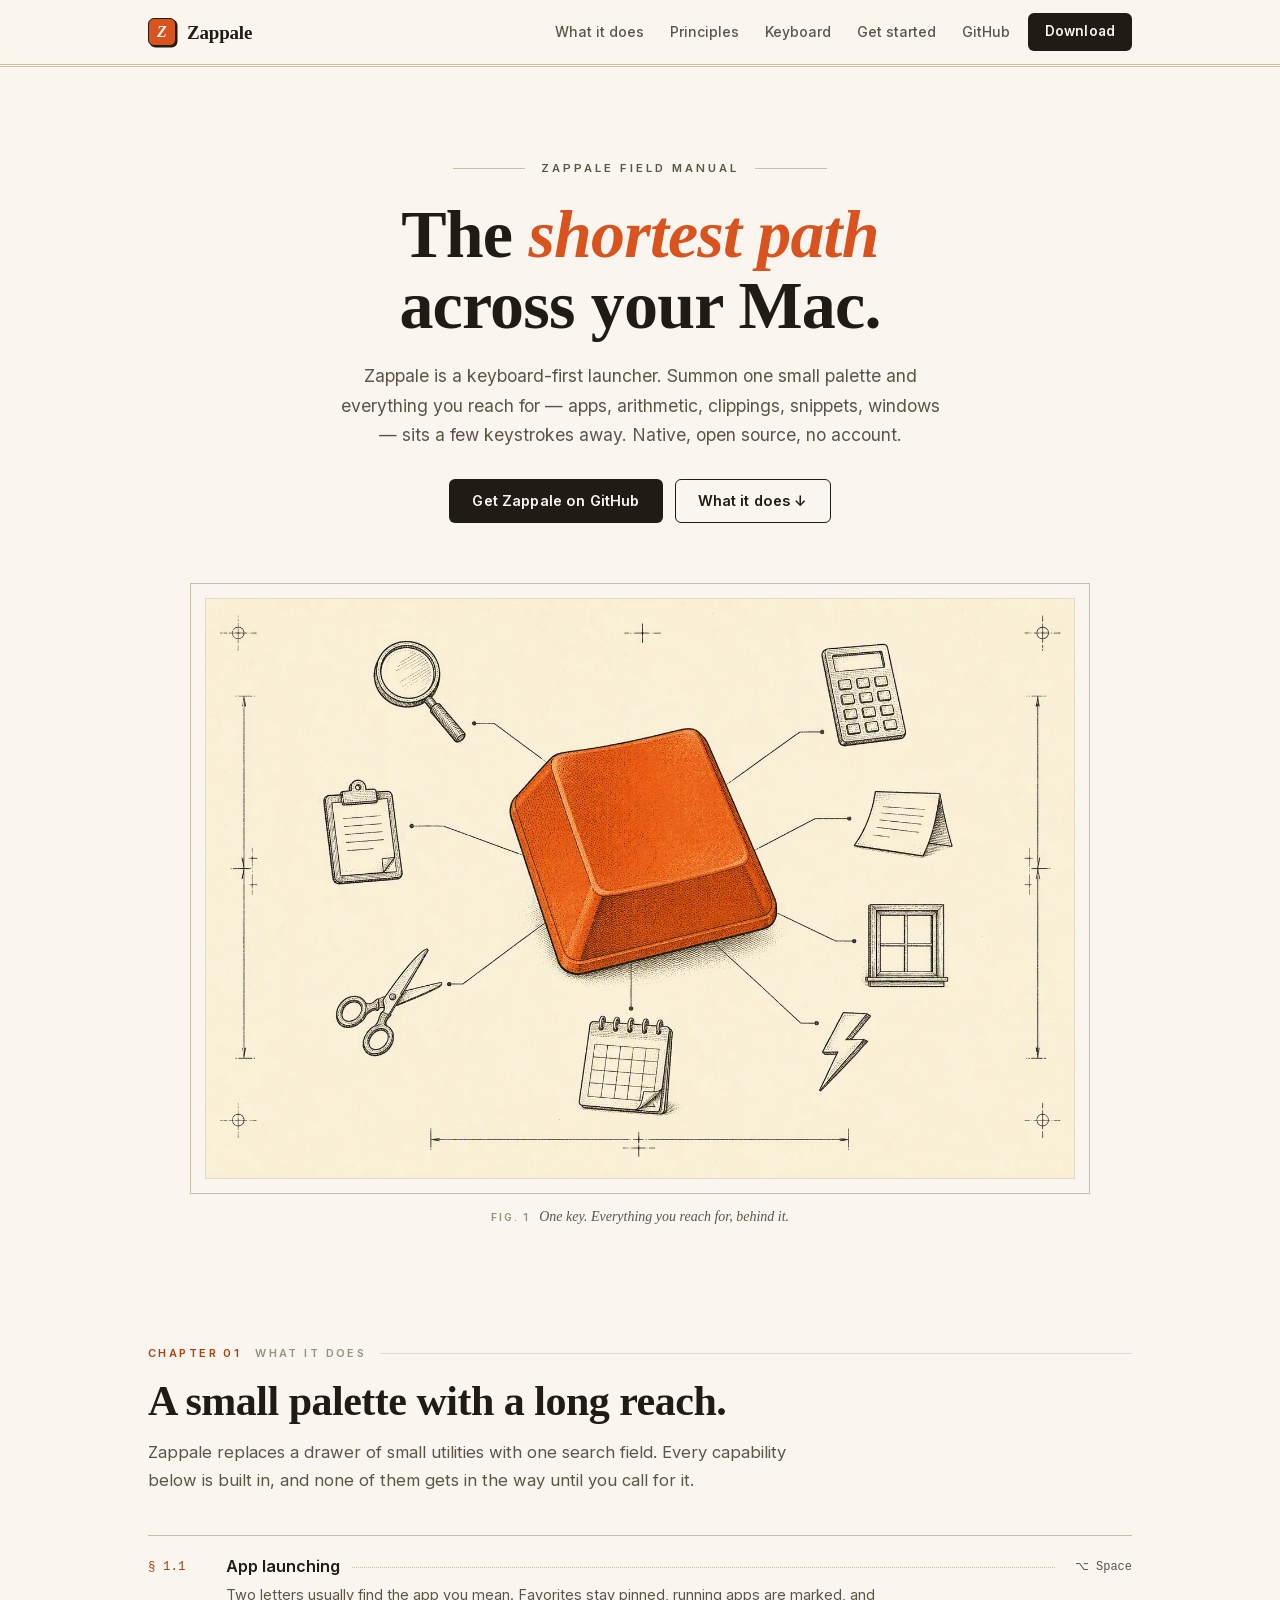
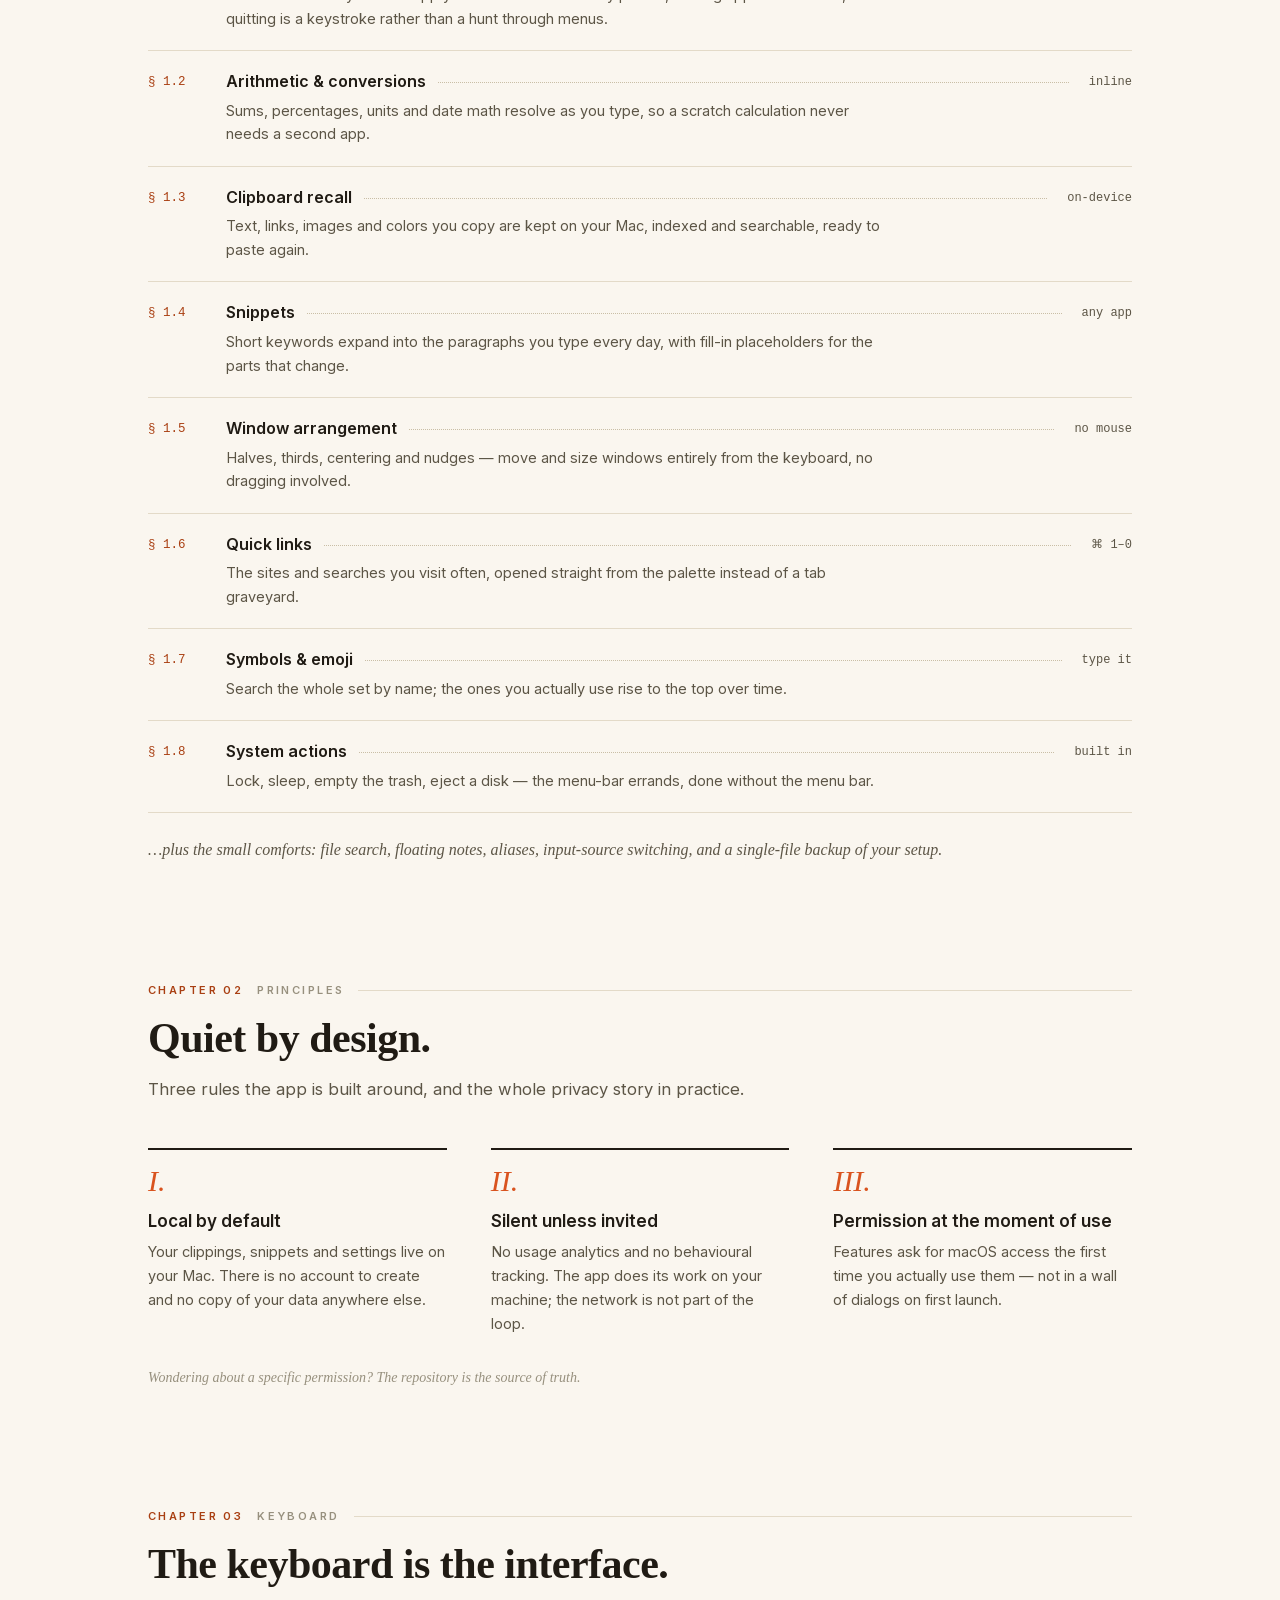
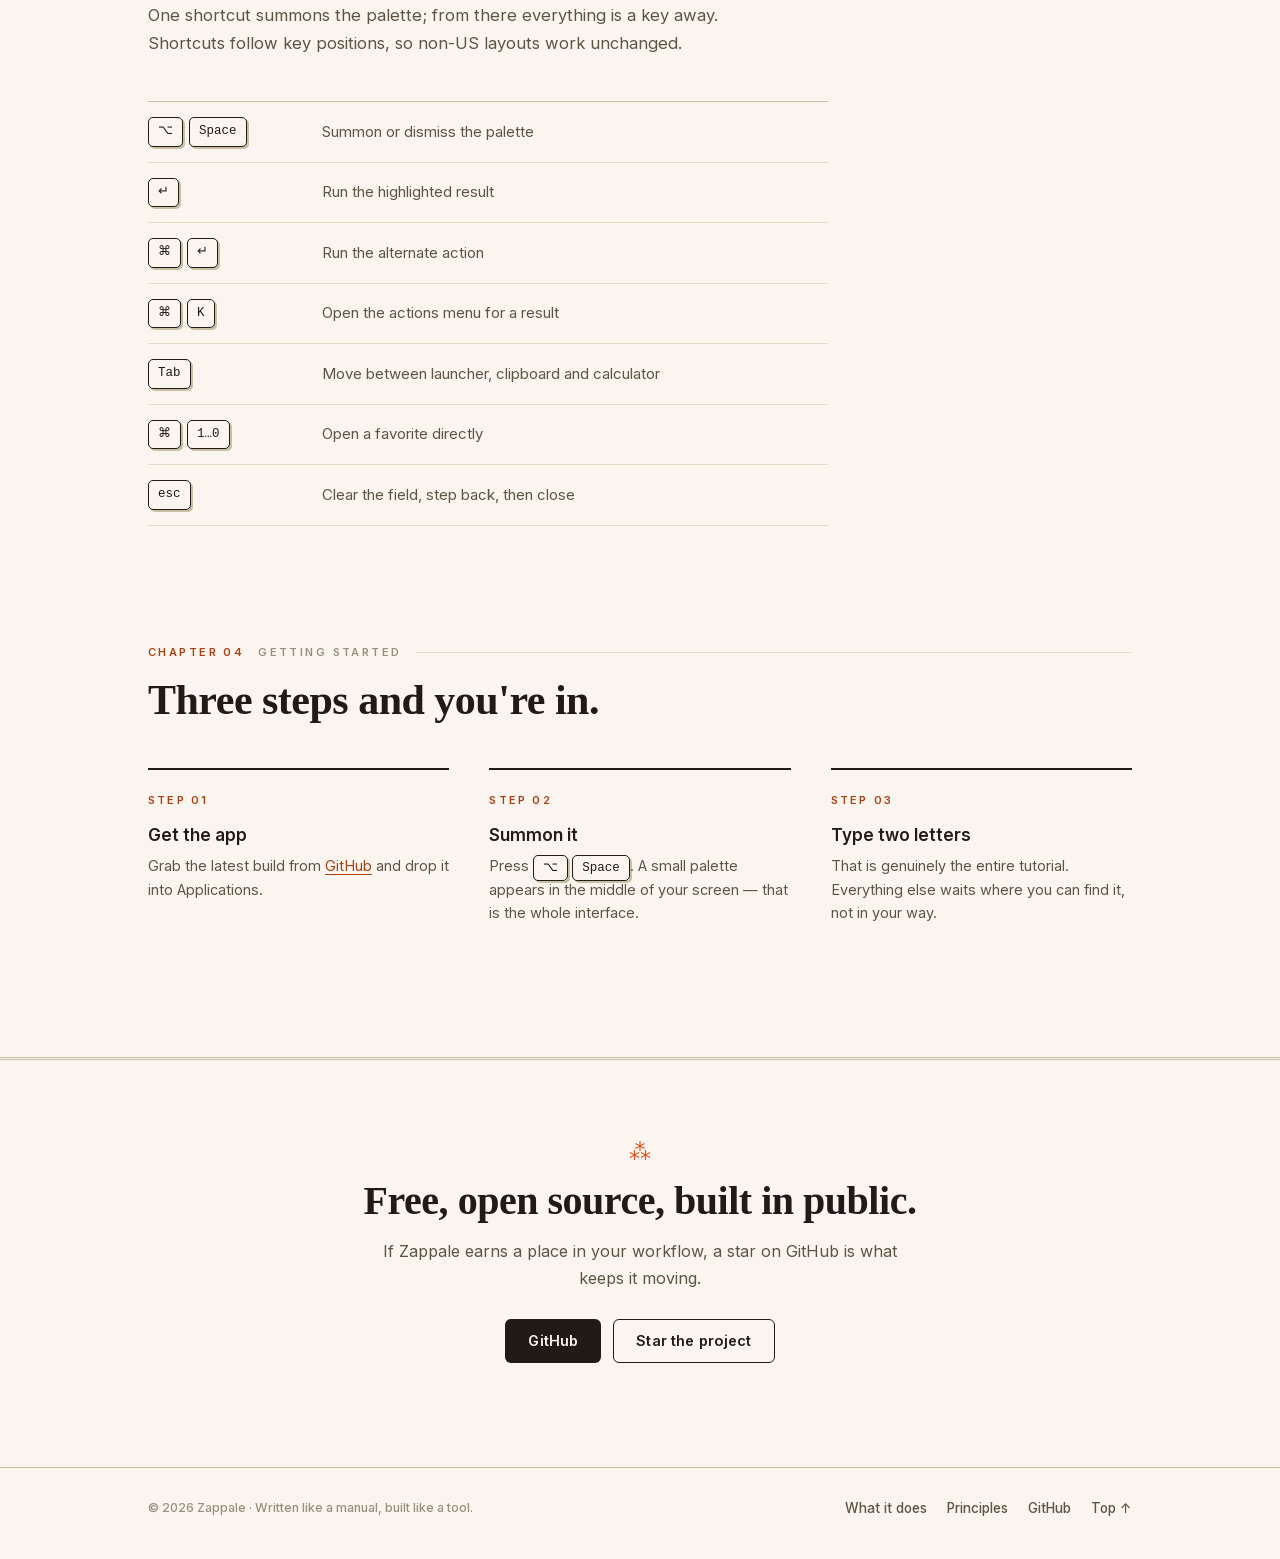
==== commit bba4d39f: "Fix mobile layout: index rows, Safari font robustness, touch polish - Index entries at <=720px: two-" ====
--- a/index.html
+++ b/index.html
@@ -2,7 +2,7 @@
 <html lang="en">
 <head>
   <meta charset="utf-8" />
-  <meta name="viewport" content="width=device-width, initial-scale=1" />
+  <meta name="viewport" content="width=device-width, initial-scale=1, viewport-fit=cover" />
   <title>Zappale — a keyboard-first launcher for macOS</title>
   <meta name="description" content="Zappale is a keyboard-first launcher for macOS: launch apps, run arithmetic, recall anything you copied, expand snippets and arrange windows — all native, open source, no account required." />
   <meta name="application-name" content="Zappale" />
--- a/styles.css
+++ b/styles.css
@@ -2,6 +2,9 @@
    Zappale — field-manual edition
    Design language: warm paper, ink serif, one orange accent.
    Fraunces (display) + Inter (text), self-hosted, light only.
+   Mobile-first hardened: longhand font props (no clamp-in-
+   shorthand for Safari), no body overflow hacks, safe-area
+   aware, 44px touch targets, anchor scroll margins.
    ============================================================ */
 
 @font-face {
@@ -41,6 +44,8 @@
   --sans: "Inter", -apple-system, "SF Pro Text", "Helvetica Neue", Arial, sans-serif;
   --mono: ui-monospace, "SF Mono", Menlo, Consolas, "Liberation Mono", monospace;
   --wrap: 1040px;
+  --pad: clamp(20px, 4.5vw, 28px);
+  --header-h: 64px;
 }
 
 /* ---------- base ---------- */
@@ -56,12 +61,22 @@
   font-family: var(--sans);
   font-size: 16px;
   line-height: 1.6;
-  overflow-x: clip;
   -webkit-font-smoothing: antialiased;
+  -webkit-text-size-adjust: 100%;
+  text-size-adjust: 100%;
   text-rendering: optimizeLegibility;
-}
-
-.container { max-width: var(--wrap); margin-inline: auto; padding-inline: clamp(20px, 4.5vw, 28px); }
+  -webkit-tap-highlight-color: rgba(0, 0, 0, 0);
+}
+
+a, button, kbd, .btn, .menu-btn { touch-action: manipulation; }
+
+.container {
+  max-width: var(--wrap);
+  margin-inline: auto;
+  padding-inline: var(--pad);
+  padding-left: max(var(--pad), env(safe-area-inset-left));
+  padding-right: max(var(--pad), env(safe-area-inset-right));
+}
 
 a { color: inherit; text-decoration: none; }
 h1, h2, h3, p, ul, ol, figure { margin: 0; }
@@ -69,6 +84,8 @@
 kbd { font-family: var(--mono); }
 img { display: block; max-width: 100%; height: auto; }
 
+section, .chapter, .colophon { scroll-margin-top: calc(var(--header-h) + 16px); }
+
 .text-link { color: var(--accent-deep); text-decoration: underline; text-underline-offset: 3px; text-decoration-thickness: 1px; }
 .text-link:hover { text-decoration-thickness: 2px; }
 
@@ -100,46 +117,52 @@
   -webkit-backdrop-filter: blur(10px); backdrop-filter: blur(10px);
   border-bottom: 3px double var(--rule-strong);
 }
-.masthead-inner { display: flex; align-items: center; gap: 26px; min-height: 64px; }
-
-.brand { display: inline-flex; align-items: center; gap: 11px; }
+.masthead-inner { display: flex; align-items: center; gap: 26px; min-height: var(--header-h); }
+
+.brand { display: inline-flex; align-items: center; gap: 11px; min-height: 44px; }
 .brand-key {
-  display: grid; place-items: center; width: 28px; height: 28px;
+  display: grid; place-items: center; width: 28px; height: 28px; flex: none;
   background: var(--accent); color: var(--paper);
   border: 1.5px solid var(--ink); border-radius: 6px;
-  font: italic 600 16px/1 var(--serif);
+  font-family: var(--serif); font-style: italic; font-weight: 600; font-size: 16px; line-height: 1;
   box-shadow: 1.5px 1.5px 0 0 var(--ink);
 }
-.brand-name { font: 600 19px/1 var(--serif); letter-spacing: -0.01em; }
+.brand-name { font-family: var(--serif); font-weight: 600; font-size: 19px; line-height: 1; letter-spacing: -0.01em; }
 
 .site-nav { margin-left: auto; display: flex; gap: 26px; }
 .site-nav a {
-  font: 500 14px/1 var(--sans); color: var(--ink-soft);
-  padding: 8px 0; transition: color 0.15s;
-}
-.site-nav a:hover { color: var(--ink); text-decoration: underline; text-underline-offset: 6px; text-decoration-color: var(--accent); text-decoration-thickness: 2px; }
+  font-family: var(--sans); font-weight: 500; font-size: 14px; line-height: 1;
+  color: var(--ink-soft); padding: 12px 0; transition: color 0.15s;
+}
+.site-nav a:hover {
+  color: var(--ink); text-decoration: underline;
+  text-underline-offset: 6px; text-decoration-color: var(--accent); text-decoration-thickness: 2px;
+}
 
 .masthead-actions { display: flex; align-items: center; gap: 18px; }
-.gh-link { font: 500 14px/1 var(--sans); color: var(--ink-soft); }
+.gh-link { font-family: var(--sans); font-weight: 500; font-size: 14px; line-height: 1; color: var(--ink-soft); padding: 12px 0; }
 .gh-link:hover { color: var(--ink); }
 
 .menu-btn {
   display: none; margin-left: auto;
   align-items: center; gap: 10px; min-height: 44px; padding: 8px 0;
   background: none; border: 0; cursor: pointer;
-  font: 600 13px/1 var(--sans); letter-spacing: 0.14em; text-transform: uppercase;
-  color: var(--ink);
+  font-family: var(--sans); font-weight: 600; font-size: 13px; line-height: 1;
+  letter-spacing: 0.14em; text-transform: uppercase; color: var(--ink);
 }
 .menu-btn-box { display: grid; gap: 4px; width: 20px; }
-.menu-btn-box span { height: 2px; background: var(--ink); border-radius: 1px; }
+.menu-btn-box span { height: 2px; background: var(--ink); border-radius: 1px; transition: transform 0.2s, opacity 0.2s; }
 .menu-btn[aria-expanded="true"] .menu-btn-box span:first-child { transform: translateY(6px) rotate(45deg); }
 .menu-btn[aria-expanded="true"] .menu-btn-box span:nth-child(2) { opacity: 0; }
 .menu-btn[aria-expanded="true"] .menu-btn-box span:last-child { transform: translateY(-6px) rotate(-45deg); }
-.menu-btn-box span { transition: transform 0.2s, opacity 0.2s; }
 
 .mobile-nav { border-top: 1px solid var(--rule); }
 .mobile-nav .container { display: grid; gap: 2px; padding-block: 10px 18px; }
-.mobile-nav a:not(.btn) { font: 500 16px/1.2 var(--sans); color: var(--ink); padding: 12px 0; min-height: 44px; display: flex; align-items: center; }
+.mobile-nav a:not(.btn) {
+  display: flex; align-items: center;
+  font-family: var(--sans); font-weight: 500; font-size: 16px; line-height: 1.2;
+  color: var(--ink); padding: 12px 0; min-height: 44px;
+}
 .mobile-nav .btn { margin-top: 12px; justify-content: center; }
 
 /* ---------- buttons ---------- */
@@ -147,7 +170,7 @@
 .btn {
   display: inline-flex; align-items: center; justify-content: center; gap: 8px;
   min-height: 44px; padding: 10px 22px;
-  font: 600 14.5px/1 var(--sans); letter-spacing: 0.01em;
+  font-family: var(--sans); font-weight: 600; font-size: 14.5px; line-height: 1; letter-spacing: 0.01em;
   border-radius: 6px; border: 1px solid transparent;
   cursor: pointer;
   transition: background 0.15s, border-color 0.15s, color 0.15s, transform 0.12s;
@@ -161,167 +184,182 @@
 
 /* ---------- title page ---------- */
 
-.hero { padding: clamp(56px, 10vw, 104px) 0 0; text-align: center; }
+.hero { padding: clamp(44px, 9vw, 96px) 0 0; text-align: center; }
 
 .kicker {
   display: flex; align-items: center; justify-content: center; gap: 16px;
-  font: 600 11.5px/1 var(--sans); letter-spacing: 0.26em; text-transform: uppercase;
-  color: var(--ink-soft);
-}
-.kicker::before, .kicker::after { content: ""; height: 1px; width: min(72px, 14vw); background: var(--rule-strong); }
+  font-family: var(--sans); font-weight: 600; font-size: 11.5px; line-height: 1;
+  letter-spacing: 0.26em; text-transform: uppercase; color: var(--ink-soft);
+}
+.kicker::before, .kicker::after { content: ""; height: 1px; width: min(72px, 14vw); background: var(--rule-strong); flex: none; }
 
 .hero h1 {
-  margin: 26px auto 0; max-width: 12em;
-  font: 580 clamp(38px, 7.2vw, 68px)/1.04 var(--serif);
+  margin: 24px auto 0; max-width: 12em;
+  font-family: var(--serif); font-weight: 580;
+  font-size: clamp(33px, 8vw, 68px); line-height: 1.05;
   letter-spacing: -0.012em;
   text-wrap: balance;
 }
 .hero h1 em { font-style: italic; color: var(--accent); }
 
 .lede {
-  margin: 22px auto 0; max-width: 35em;
-  font-size: clamp(15.5px, 2vw, 17.5px); line-height: 1.68; color: var(--ink-soft);
-}
-
-.cta-row { margin-top: 32px; display: flex; justify-content: center; gap: 12px; flex-wrap: wrap; }
-
-.plate { margin: clamp(40px, 7vw, 64px) auto 0; max-width: 900px; text-align: left; }
-.plate-frame { border: 1px solid var(--rule-strong); padding: clamp(8px, 1.8vw, 14px); }
+  margin: 20px auto 0; max-width: 35em;
+  font-size: clamp(15px, 2vw, 17.5px); line-height: 1.68; color: var(--ink-soft);
+}
+
+.cta-row { margin-top: 30px; display: flex; justify-content: center; gap: 12px; flex-wrap: wrap; }
+
+.plate { margin: clamp(32px, 6vw, 60px) auto 0; max-width: 900px; text-align: left; }
+.plate-frame { border: 1px solid var(--rule-strong); padding: clamp(7px, 1.8vw, 14px); }
 .plate-frame img { width: 100%; border: 1px solid var(--rule); }
 .plate figcaption {
   margin-top: 12px; text-align: center;
-  font: italic 400 14px/1.5 var(--serif); color: var(--ink-soft);
+  font-family: var(--serif); font-style: italic; font-weight: 400; font-size: 14px; line-height: 1.5;
+  color: var(--ink-soft);
 }
 .fig-no {
-  font: 600 10.5px/1 var(--sans); font-style: normal;
+  font-family: var(--sans); font-style: normal; font-weight: 600; font-size: 10.5px; line-height: 1;
   letter-spacing: 0.18em; text-transform: uppercase;
   color: var(--ink-faint); margin-right: 9px;
 }
 
 /* ---------- chapters ---------- */
 
-.chapter { padding-top: clamp(76px, 11vw, 124px); }
+.chapter { padding-top: clamp(60px, 11vw, 120px); }
 
 .chapter-head {
   display: flex; align-items: center; gap: 14px;
-  font: 600 11px/1 var(--sans); letter-spacing: 0.22em; text-transform: uppercase;
-  color: var(--ink-faint);
+  font-family: var(--sans); font-weight: 600; font-size: 11px; line-height: 1.2;
+  letter-spacing: 0.22em; text-transform: uppercase; color: var(--ink-faint);
 }
 .chapter-head::after { content: ""; flex: 1; height: 1px; background: var(--rule); }
 .chapter-no { color: var(--accent-deep); }
 
 .chapter-title {
-  margin-top: 20px; max-width: 17em;
-  font: 600 clamp(27px, 4.4vw, 42px)/1.1 var(--serif);
+  margin-top: 18px; max-width: 17em;
+  font-family: var(--serif); font-weight: 600;
+  font-size: clamp(26px, 4.4vw, 42px); line-height: 1.12;
   letter-spacing: -0.012em;
   text-wrap: balance;
 }
-.chapter-intro { margin-top: 14px; max-width: 39em; font-size: 16.5px; line-height: 1.68; color: var(--ink-soft); }
+.chapter-intro { margin-top: 14px; max-width: 39em; font-size: clamp(15px, 2vw, 16.5px); line-height: 1.68; color: var(--ink-soft); }
 
 /* ---------- chapter 01: the index ---------- */
 
-.index { margin-top: 46px; border-top: 1px solid var(--rule-strong); }
+.index { margin-top: 40px; border-top: 1px solid var(--rule-strong); }
 .index li {
   display: grid; grid-template-columns: 58px 1fr auto; gap: 6px 20px;
   align-items: start; padding: 20px 0;
   border-bottom: 1px solid var(--rule);
 }
-.ix-no { padding-top: 3px; font: 500 12.5px/1.4 var(--mono); color: var(--accent-deep); }
+.ix-no { padding-top: 3px; font-family: var(--mono); font-weight: 500; font-size: 12.5px; line-height: 1.4; color: var(--accent-deep); }
 .ix-line { display: flex; align-items: baseline; gap: 12px; min-width: 0; }
-.ix-title { font: 600 16px/1.35 var(--sans); }
+.ix-title { font-family: var(--sans); font-weight: 600; font-size: 16px; line-height: 1.35; }
 .ix-lead { flex: 1; min-width: 24px; border-bottom: 1px dotted var(--rule-strong); transform: translateY(-4px); }
-.ix-tag { padding-top: 3px; font: 500 12px/1.4 var(--mono); color: var(--ink-soft); white-space: nowrap; }
+.ix-tag { padding-top: 3px; font-family: var(--mono); font-weight: 500; font-size: 12px; line-height: 1.4; color: var(--ink-soft); white-space: nowrap; }
 .ix-desc { margin-top: 6px; max-width: 46em; font-size: 14.5px; line-height: 1.62; color: var(--ink-soft); }
 
-.index-tail { margin-top: 26px; font: italic 400 16px/1.65 var(--serif); color: var(--ink-soft); }
+.index-tail { margin-top: 24px; font-family: var(--serif); font-style: italic; font-weight: 400; font-size: 16px; line-height: 1.65; color: var(--ink-soft); }
 
 /* ---------- chapter 02: principles ---------- */
 
-.principles { margin-top: 50px; display: grid; grid-template-columns: repeat(3, 1fr); gap: 40px 44px; }
-.principle { border-top: 2px solid var(--ink); padding-top: 18px; }
-.pr-no { font: italic 500 30px/1 var(--serif); color: var(--accent); }
-.principle h3 { margin-top: 12px; font: 600 17px/1.3 var(--sans); }
+.principles { margin-top: 44px; display: grid; grid-template-columns: repeat(3, 1fr); gap: 36px 44px; }
+.principle { border-top: 2px solid var(--ink); padding-top: 16px; }
+.pr-no { font-family: var(--serif); font-style: italic; font-weight: 500; font-size: 30px; line-height: 1; color: var(--accent); }
+.principle h3 { margin-top: 12px; font-family: var(--sans); font-weight: 600; font-size: 17px; line-height: 1.3; }
 .principle p { margin-top: 8px; font-size: 14.5px; line-height: 1.64; color: var(--ink-soft); }
 
-.fineprint { margin-top: 36px; font: italic 400 14px/1.6 var(--serif); color: var(--ink-faint); }
+.fineprint { margin-top: 32px; font-family: var(--serif); font-style: italic; font-weight: 400; font-size: 14px; line-height: 1.6; color: var(--ink-faint); }
 
 /* ---------- chapter 03: keys ---------- */
 
-.keys { margin-top: 48px; max-width: 680px; }
+.keys { margin-top: 44px; max-width: 680px; }
 .key-row {
   display: grid; grid-template-columns: 150px 1fr; gap: 8px 24px;
-  align-items: center; padding: 16px 0;
+  align-items: center; padding: 15px 0;
   border-bottom: 1px solid var(--rule);
 }
 .key-row:first-child { border-top: 1px solid var(--rule-strong); }
 .keycaps { display: flex; gap: 6px; flex-wrap: wrap; }
 kbd {
   min-width: 27px; padding: 5px 9px; text-align: center;
-  font-size: 12.5px; font-weight: 500; color: var(--ink);
-  background: var(--paper); border: 1px solid var(--ink); border-radius: 5px;
+  font-family: var(--mono); font-weight: 500; font-size: 12.5px; line-height: 1.4;
+  color: var(--ink); background: var(--paper);
+  border: 1px solid var(--ink); border-radius: 5px;
   box-shadow: 2px 2px 0 0 var(--rule-strong);
 }
-.key-desc { font-size: 15px; color: var(--ink-soft); }
+.key-desc { font-size: 15px; line-height: 1.5; color: var(--ink-soft); }
 
 /* ---------- chapter 04: steps ---------- */
 
-.steps { margin-top: 50px; display: grid; grid-template-columns: repeat(3, 1fr); gap: 36px 40px; }
-.step { border-top: 2px solid var(--ink); padding-top: 18px; }
-.step-n { font: 600 11px/1 var(--sans); letter-spacing: 0.2em; text-transform: uppercase; color: var(--accent-deep); }
-.step h3 { margin-top: 12px; font: 600 17px/1.3 var(--sans); }
+.steps { margin-top: 44px; display: grid; grid-template-columns: repeat(3, 1fr); gap: 32px 40px; }
+.step { border-top: 2px solid var(--ink); padding-top: 16px; }
+.step-n { font-family: var(--sans); font-weight: 600; font-size: 11px; line-height: 1; letter-spacing: 0.2em; text-transform: uppercase; color: var(--accent-deep); }
+.step h3 { margin-top: 12px; font-family: var(--sans); font-weight: 600; font-size: 17px; line-height: 1.3; }
 .step h3 kbd { margin: 0 1px; }
 .step p { margin-top: 8px; font-size: 14.5px; line-height: 1.64; color: var(--ink-soft); }
 
 /* ---------- colophon ---------- */
 
 .colophon {
-  margin-top: clamp(88px, 12vw, 140px);
+  margin-top: clamp(72px, 12vw, 132px);
   border-top: 3px double var(--rule-strong);
-  padding-top: clamp(56px, 8vw, 84px);
+  padding-top: clamp(48px, 8vw, 80px);
   text-align: center;
 }
 .fleuron { display: block; color: var(--accent); font-size: 22px; line-height: 1; }
-.colophon h2 { margin-top: 18px; font: 600 clamp(26px, 4vw, 40px)/1.15 var(--serif); letter-spacing: -0.012em; }
-.colophon p { margin: 16px auto 0; max-width: 34em; color: var(--ink-soft); font-size: 16px; }
-.colophon .cta-row { margin-top: 30px; }
+.colophon h2 {
+  margin-top: 16px;
+  font-family: var(--serif); font-weight: 600;
+  font-size: clamp(25px, 4vw, 40px); line-height: 1.15; letter-spacing: -0.012em;
+}
+.colophon p { margin: 14px auto 0; max-width: 34em; color: var(--ink-soft); font-size: 16px; line-height: 1.65; }
+.colophon .cta-row { margin-top: 28px; }
 
 /* ---------- footer ---------- */
 
-.footer { margin-top: clamp(76px, 10vw, 112px); border-top: 1px solid var(--rule-strong); padding: 26px 0 36px; }
+.footer { margin-top: clamp(64px, 10vw, 104px); border-top: 1px solid var(--rule-strong); padding: 26px 0 36px; }
 .footer-inner { display: flex; align-items: center; justify-content: space-between; gap: 14px 24px; flex-wrap: wrap; }
-.footer p { font: 500 12.5px/1.5 var(--sans); color: var(--ink-faint); }
+.footer p { font-family: var(--sans); font-weight: 500; font-size: 12.5px; line-height: 1.5; color: var(--ink-faint); }
 .footer-links { display: flex; gap: 20px; flex-wrap: wrap; }
-.footer-links a { font: 500 13.5px/1 var(--sans); color: var(--ink-soft); padding: 6px 0; }
+.footer-links a { font-family: var(--sans); font-weight: 500; font-size: 13.5px; line-height: 1; color: var(--ink-soft); padding: 8px 0; }
 .footer-links a:hover { color: var(--ink); }
 
 /* ---------- responsive ---------- */
 
+/* 平板与大型手机：索引条目改为两栏网格，§ 编号与标题同行 */
+@media (max-width: 720px) {
+  :root { --header-h: 58px; }
+  .index li {
+    grid-template-columns: auto 1fr;
+    column-gap: 12px; row-gap: 8px;
+    padding: 18px 0;
+  }
+  .ix-main { display: contents; }
+  .ix-no { grid-area: 1 / 1; align-self: center; padding-top: 0; }
+  .ix-line { grid-area: 1 / 2; display: flex; align-items: baseline; }
+  .ix-tag {
+    grid-area: 2 / 2; justify-self: start;
+    padding: 3px 9px; margin-top: 2px;
+    border: 1px solid var(--rule-strong); border-radius: 4px;
+  }
+  .ix-desc { grid-area: 3 / 2; margin-top: 0; }
+}
+
 @media (max-width: 900px) {
-  .principles { grid-template-columns: 1fr; gap: 34px; }
-  .steps { grid-template-columns: 1fr; gap: 30px; }
+  .principles { grid-template-columns: 1fr; gap: 30px; }
+  .steps { grid-template-columns: 1fr; gap: 28px; }
 }
 
 @media (max-width: 760px) {
   .site-nav, .masthead-actions { display: none; }
   .menu-btn { display: inline-flex; }
-  .masthead-inner { min-height: 58px; }
-}
-
-@media (max-width: 640px) {
-  .index li { display: block; }
-  .ix-no { display: inline; margin-right: 10px; padding-top: 0; }
-  .ix-line { display: block; }
-  .ix-lead { display: none; }
-  .ix-tag {
-    display: inline-block; margin-top: 10px; padding: 4px 9px;
-    border: 1px solid var(--rule-strong); border-radius: 4px;
-  }
-  .ix-desc { margin-top: 8px; }
-  .index li { padding: 18px 0; }
 }
 
 @media (max-width: 560px) {
   .key-row { grid-template-columns: 1fr; gap: 10px; }
   .cta-row .btn { width: 100%; }
   .plate figcaption { font-size: 13px; }
-}
+  .footer-inner { justify-content: center; text-align: center; }
+  .chapter-head { letter-spacing: 0.16em; }
+}
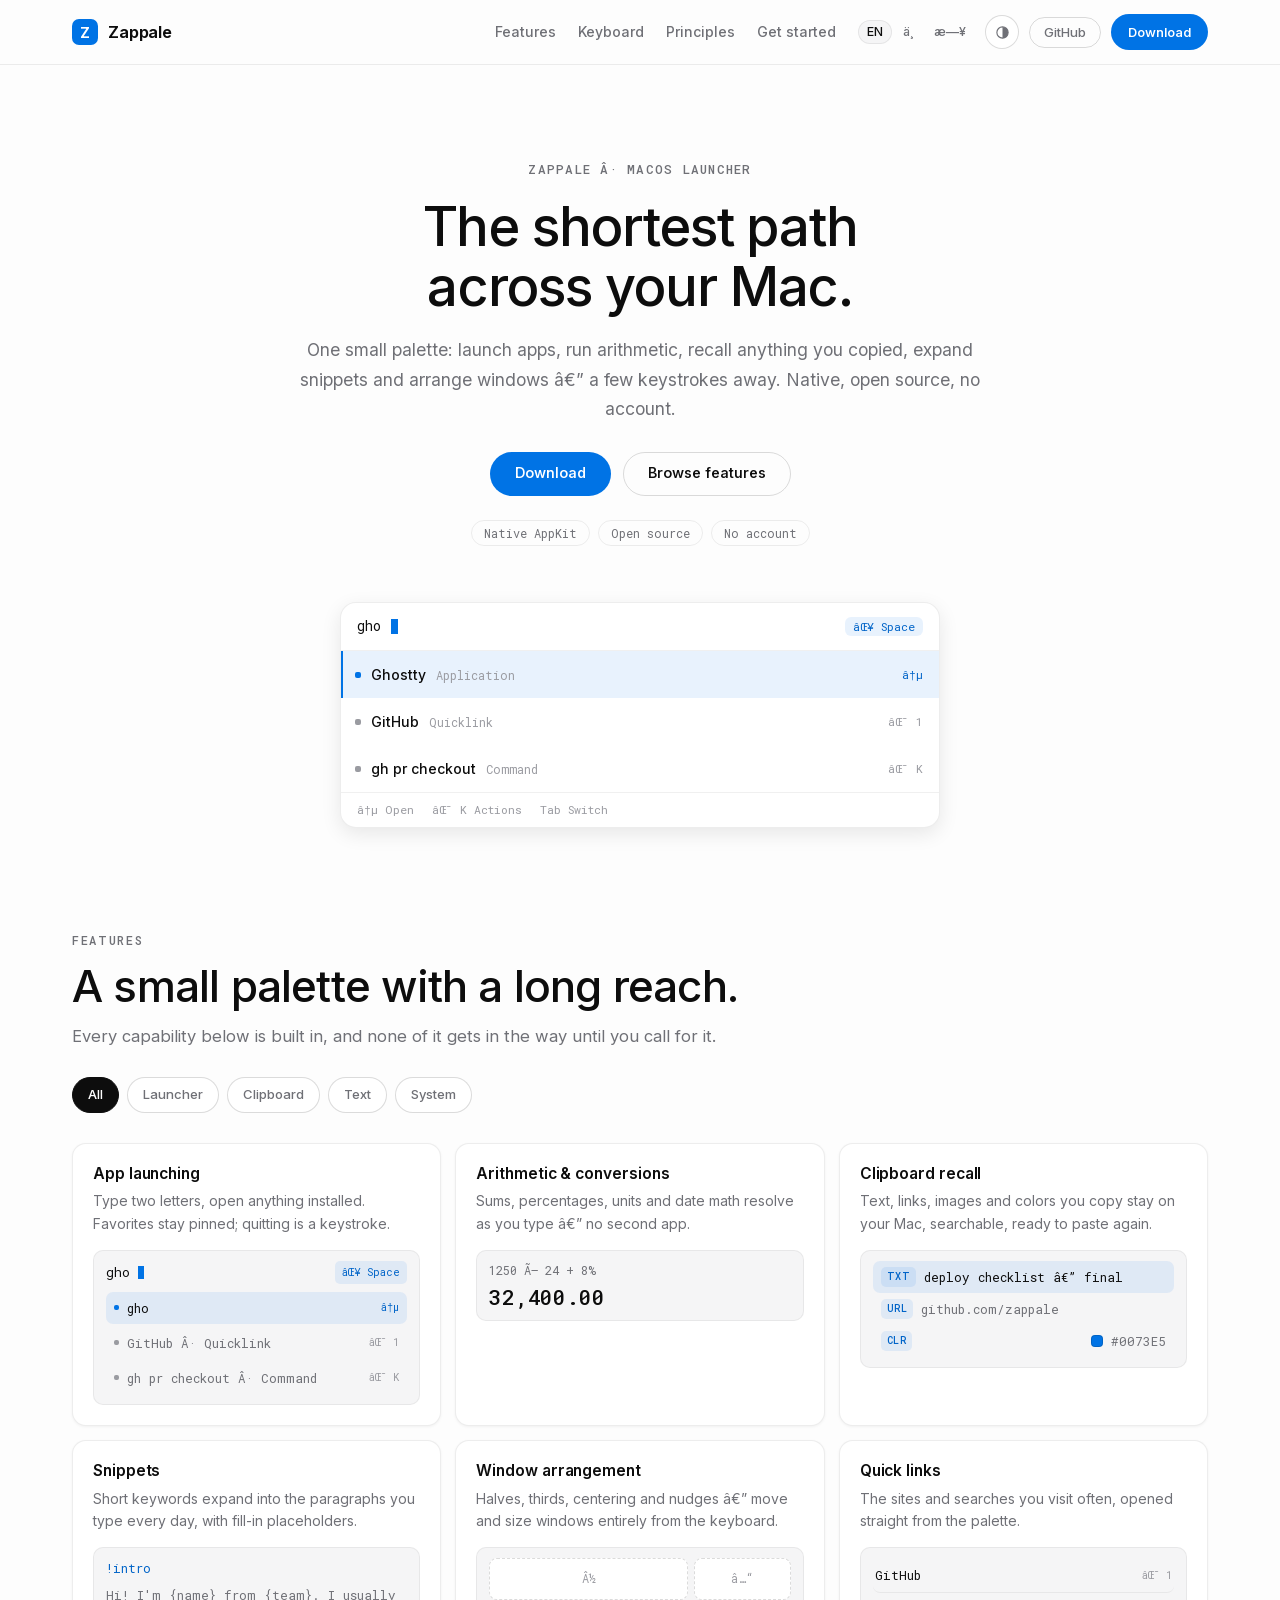
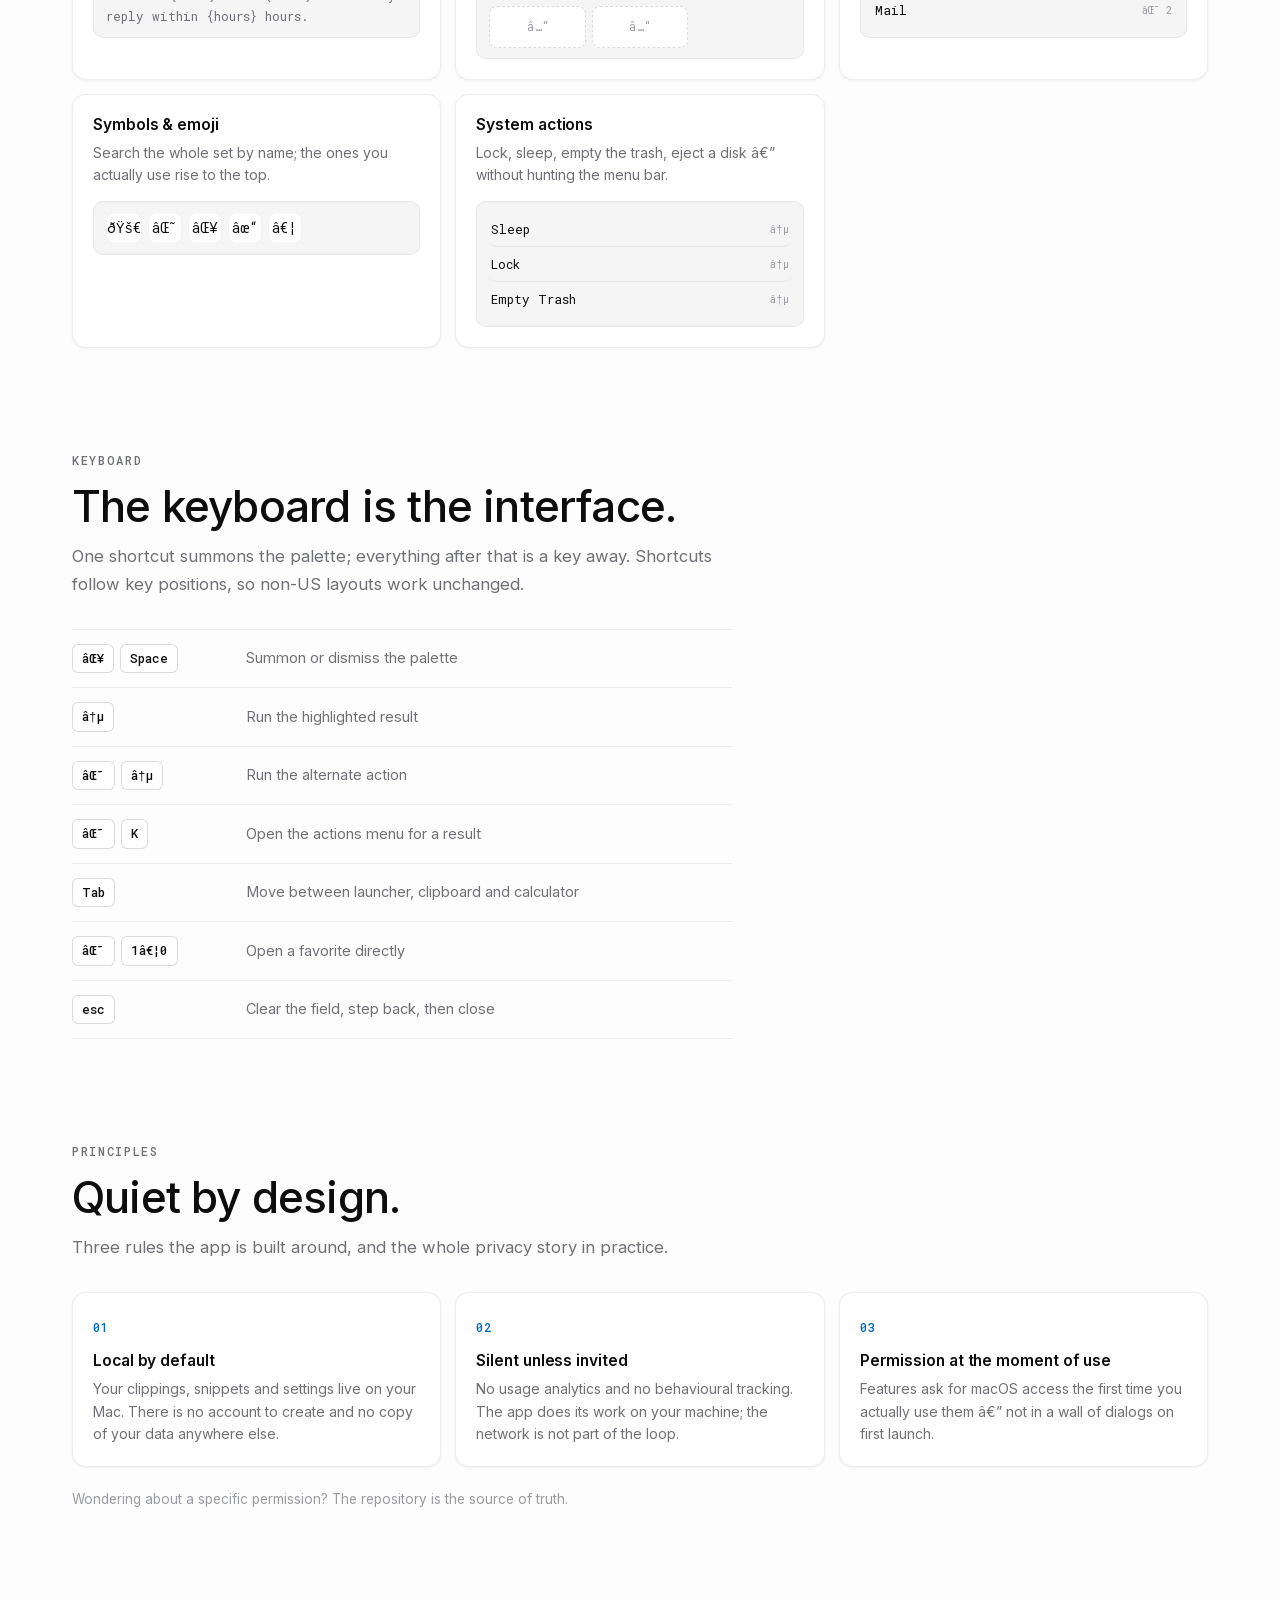
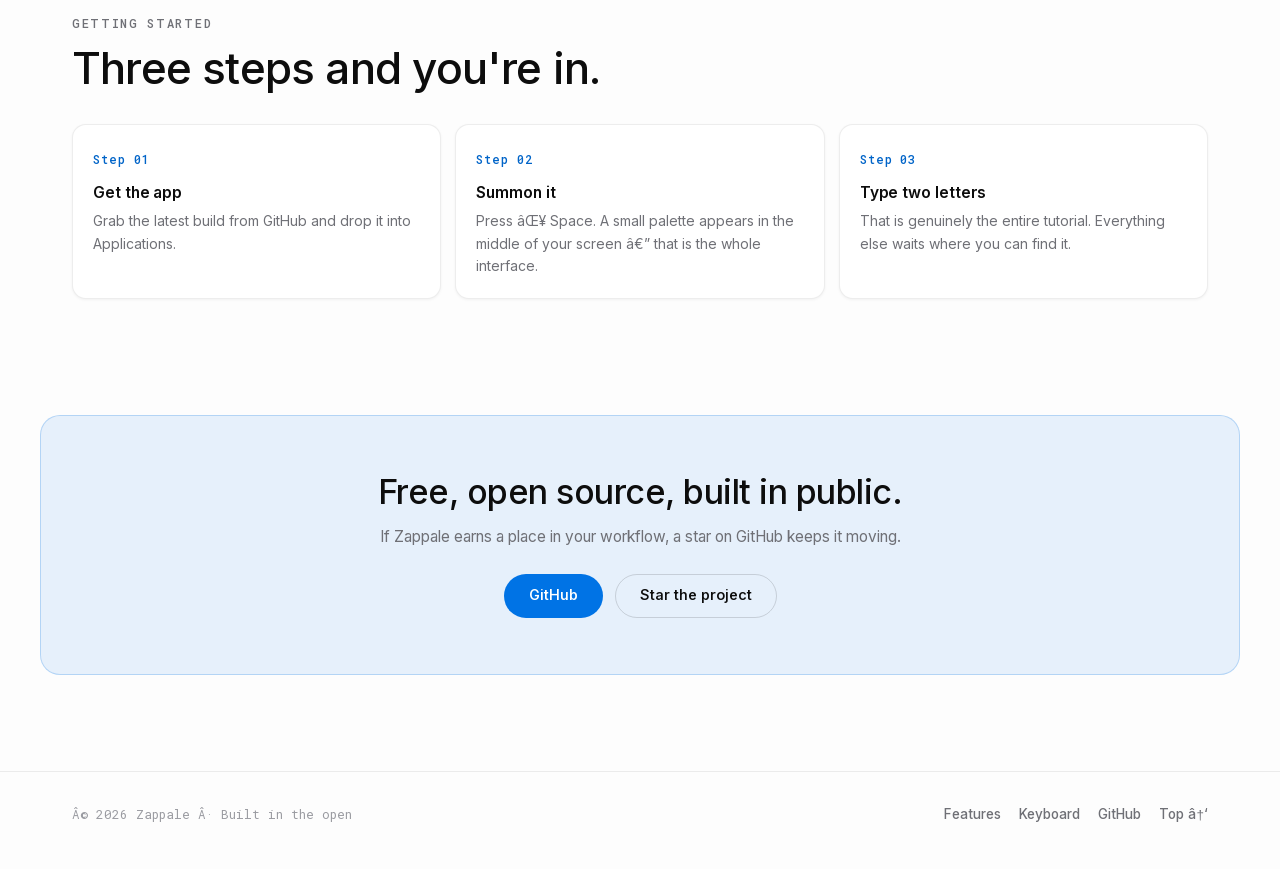
==== commit 3a8721a8: "Redesign in transitions.dev style + EN/zh/ja trilingual site - New design language: near-white canva" ====
--- a/index.html
+++ b/index.html
@@ -1,244 +1,145 @@
 <!DOCTYPE html>
-<html lang="en">
+<html lang="en" data-mode="sys" data-theme="light">
 <head>
-  <meta charset="utf-8" />
+  <meta charset="utf-8 />
   <meta name="viewport" content="width=device-width, initial-scale=1, viewport-fit=cover" />
   <title>Zappale — a keyboard-first launcher for macOS</title>
-  <meta name="description" content="Zappale is a keyboard-first launcher for macOS: launch apps, run arithmetic, recall anything you copied, expand snippets and arrange windows — all native, open source, no account required." />
+  <meta name="description" content="Zappale is a keyboard-first launcher for macOS: launch apps, run arithmetic, recall anything you copied, expand snippets and arrange windows — native, open source, no account required." />
   <meta name="application-name" content="Zappale" />
   <meta name="robots" content="index, follow" />
-  <meta name="theme-color" content="#FAF6EF" />
+  <meta name="theme-color" content="#fdfdfd" media="(prefers-color-scheme: light)" />
+  <meta name="theme-color" content="#121212" media="(prefers-color-scheme: dark)" />
   <link rel="canonical" href="https://zappale.com/" />
+  <link rel="alternate" hreflang="en" href="https://zappale.com/" />
+  <link rel="alternate" hreflang="zh" href="https://zappale.com/zh/" />
+  <link rel="alternate" hreflang="ja" href="https://zappale.com/ja/" />
+  <link rel="alternate" hreflang="x-default" href="https://zappale.com/" />
   <meta property="og:title" content="Zappale — a keyboard-first launcher for macOS" />
   <meta property="og:description" content="One small palette: apps, arithmetic, clipboard recall, snippets and windows, a few keystrokes away. Native, open source, no account." />
   <meta property="og:url" content="https://zappale.com/" />
-  <meta property="og:image" content="https://zappale.com/assets/hero-fallback.jpg" />
+  <meta property="og:image" content="https://zappale.com/assets/og.jpg" />
+  <meta property="og:locale" content="en_US" />
   <meta property="og:site_name" content="Zappale" />
   <meta property="og:type" content="website" />
   <meta name="twitter:card" content="summary_large_image" />
-  <link rel="icon" href="data:image/svg+xml,%3Csvg xmlns='http://www.w3.org/2000/svg' viewBox='0 0 64 64'%3E%3Crect width='64' height='64' rx='12' fill='%23FAF6EF'/%3E%3Crect x='4.5' y='4.5' width='55' height='55' rx='8' fill='none' stroke='%23201B14' stroke-width='3'/%3E%3Crect x='15' y='15' width='34' height='34' rx='6' fill='%23D9531E'/%3E%3Ctext x='32' y='41.5' text-anchor='middle' font-family='Georgia,serif' font-style='italic' font-size='26' fill='%23FAF6EF'%3EZ%3C/text%3E%3C/svg%3E" />
-  <link rel="preload" href="assets/fonts/fraunces-normal.woff2" as="font" type="font/woff2" crossorigin />
+  <link rel="icon" href="data:image/svg+xml,%3Csvg xmlns='http://www.w3.org/2000/svg' viewBox='0 0 64 64'%3E%3Crect width='64' height='64' rx='14' fill='%230073E5'/%3E%3Ctext x='32' y='44' text-anchor='middle' font-family='Arial,Helvetica,sans-serif' font-weight='700' font-size='34' fill='%23fff'%3EZ%3C/text%3E%3C/svg%3E" />
   <link rel="preload" href="assets/fonts/inter-normal.woff2" as="font" type="font/woff2" crossorigin />
+  <link rel="preload" href="assets/fonts/roboto-mono-normal.woff2" as="font" type="font/woff2" crossorigin />
   <link rel="stylesheet" href="styles.css" />
+  <script>(function () {
+      var mode = null;
+      try { mode = localStorage.getItem("zappale-mode"); } catch (e) {}
+      if (mode !== "light" && mode !== "dark") mode = "sys";
+      var dark = mode === "dark" || (mode === "sys" && window.matchMedia("(prefers-color-scheme: dark)").matches);
+      var root = document.documentElement;
+      root.dataset.mode = mode;
+      root.dataset.theme = dark ? "dark" : "light";
+    })();</script>
 </head>
 <body>
   <a class="skip" href="#main">Skip to content</a>
 
-  <!-- ============ MASTHEAD ============ -->
   <header class="masthead">
     <div class="container masthead-inner">
-      <a class="brand" href="#top" aria-label="Zappale home">
-        <span class="brand-key" aria-hidden="true">Z</span>
+      <a class="brand" href="#top" aria-label="Zappale">
+        <span class="brand-mark" aria-hidden="true">Z</span>
         <span class="brand-name">Zappale</span>
       </a>
-      <nav class="site-nav" aria-label="Primary">
-        <a href="#what">What it does</a>
-        <a href="#principles">Principles</a>
-        <a href="#keyboard">Keyboard</a>
-        <a href="#start">Get started</a>
-      </nav>
+      <nav class="site-nav" aria-label="Primary"><a href="#features">Features</a><a href="#keyboard">Keyboard</a><a href="#principles">Principles</a><a href="#start">Get started</a></nav>
       <div class="masthead-actions">
-        <a class="gh-link" href="https://github.com/zappale" target="_blank" rel="noopener">GitHub</a>
+        <nav class="lang-nav" aria-label="Language"><a href="index.html" lang="en" aria-current="true">EN</a><a href="zh/index.html" lang="zh">中</a><a href="ja/index.html" lang="ja">日</a></nav>
+        <button class="theme-btn" id="themeBtn" type="button" title="Theme: system" aria-label="Theme: system" data-l-sys="Theme: system" data-l-light="Theme: light" data-l-dark="Theme: dark">
+          <svg class="i-auto" viewBox="0 0 24 24" width="15" height="15" aria-hidden="true"><circle cx="12" cy="12" r="9" fill="none" stroke="currentColor" stroke-width="1.8"/><path d="M12 3a9 9 0 0 1 0 18Z" fill="currentColor"/></svg>
+          <svg class="i-light" viewBox="0 0 24 24" width="15" height="15" aria-hidden="true"><circle cx="12" cy="12" r="4.2" fill="none" stroke="currentColor" stroke-width="1.8"/><path stroke="currentColor" stroke-width="1.8" stroke-linecap="round" d="M12 2.5v2.2M12 19.3v2.2M2.5 12h2.2M19.3 12h2.2M5.2 5.2l1.6 1.6M17.2 17.2l1.6 1.6M18.8 5.2l-1.6 1.6M6.8 17.2l-1.6 1.6"/></svg>
+          <svg class="i-dark" viewBox="0 0 24 24" width="15" height="15" aria-hidden="true"><path fill="none" stroke="currentColor" stroke-width="1.8" stroke-linejoin="round" d="M20.5 13.5A8.5 8.5 0 1 1 10.5 3.5a6.8 6.8 0 0 0 10 10Z"/></svg>
+        </button>
+        <a class="gh-chip" href="https://github.com/zappale" target="_blank" rel="noopener">GitHub</a>
         <a class="btn btn-primary btn-small" href="https://github.com/zappale" target="_blank" rel="noopener">Download</a>
       </div>
-      <button class="menu-btn" type="button" aria-expanded="false" aria-controls="siteNavMobile">
-        <span class="menu-btn-box" aria-hidden="true"><span></span><span></span><span></span></span>
-        Menu
+      <button class="menu-btn" type="button" aria-expanded="false" aria-controls="mobileNav">
+        <span class="menu-btn-box" aria-hidden="true"><span></span><span></span><span></span></span>Menu
       </button>
     </div>
-    <nav class="mobile-nav" id="siteNavMobile" hidden aria-label="Mobile">
+    <nav class="mobile-nav" id="mobileNav" hidden aria-label="Mobile">
       <div class="container">
-        <a href="#what">What it does</a>
+        <a href="#features">Features</a>
+        <a href="#keyboard">Keyboard</a>
         <a href="#principles">Principles</a>
-        <a href="#keyboard">Keyboard</a>
         <a href="#start">Get started</a>
+        <div class="mobile-row">
+          <nav class="lang-nav" aria-label="Language"><a href="index.html" lang="en" aria-current="true">EN</a><a href="zh/index.html" lang="zh">中</a><a href="ja/index.html" lang="ja">日</a></nav>
+        </div>
         <a href="https://github.com/zappale" target="_blank" rel="noopener">GitHub ↗</a>
-        <a class="btn btn-primary" href="https://github.com/zappale" target="_blank" rel="noopener">Download Zappale</a>
+        <a class="btn btn-primary" href="https://github.com/zappale" target="_blank" rel="noopener">Download</a>
       </div>
     </nav>
   </header>
 
   <main id="main">
-  <!-- ============ TITLE PAGE ============ -->
   <section class="hero" id="top">
     <div class="container">
-      <p class="kicker reveal">Zappale field manual</p>
-      <h1 class="reveal">The <em>shortest path</em> across your Mac.</h1>
-      <p class="lede reveal">Zappale is a keyboard-first launcher. Summon one small palette and everything you reach for — apps, arithmetic, clippings, snippets, windows — sits a few keystrokes away. Native, open source, no account.</p>
+      <p class="kicker reveal">Zappale · macOS launcher</p>
+      <h1 class="display reveal">The shortest path across your Mac.</h1>
+      <p class="sub reveal">One small palette: launch apps, run arithmetic, recall anything you copied, expand snippets and arrange windows — a few keystrokes away. Native, open source, no account.</p>
       <div class="cta-row reveal">
-        <a class="btn btn-primary" href="https://github.com/zappale" target="_blank" rel="noopener">Get Zappale on GitHub</a>
-        <a class="btn btn-ghost" href="#what">What it does ↓</a>
+        <a class="btn btn-primary" href="https://github.com/zappale" target="_blank" rel="noopener">Download</a>
+        <a class="btn btn-ghost" href="#features">Browse features</a>
       </div>
-
-      <figure class="plate reveal">
-        <div class="plate-frame">
-          <picture>
-            <source srcset="assets/hero.webp" type="image/webp" />
-            <img src="assets/hero-fallback.jpg" alt="Risograph-style illustration: one oversized orange keycap on cream paper, with thin ink lines fanning out to small icons for search, arithmetic, clipboard, notes, windows, snippets, calendar and actions." width="1536" height="1024" fetchpriority="high" />
-          </picture>
-        </div>
-        <figcaption><span class="fig-no">Fig. 1</span>One key. Everything you reach for, behind it.</figcaption>
-      </figure>
+      <ul class="stats reveal"><li>Native AppKit</li><li>Open source</li><li>No account</li></ul>
+      <div class="palette-demo reveal" role="img" aria-label="Zappale launcher palette">
+        <div class="pd-search"><span class="pd-q">gho</span><span class="caret"></span><span class="pd-kbd">⌥ Space</span></div>
+        <ul class="pd-list">
+          <li class="is-active"><span class="row-dot"></span><span class="row-title">Ghostty</span><span class="row-sub">Application</span><span class="row-kbd">↵</span></li>
+          <li><span class="row-dot"></span><span class="row-title">GitHub</span><span class="row-sub">Quicklink</span><span class="row-kbd">⌘ 1</span></li>
+          <li><span class="row-dot"></span><span class="row-title">gh pr checkout</span><span class="row-sub">Command</span><span class="row-kbd">⌘ K</span></li>
+        </ul>
+        <div class="pd-foot"><span>↵ Open</span><span>⌘ K Actions</span><span>Tab Switch</span></div>
+      </div>
     </div>
   </section>
 
-  <!-- ============ CHAPTER 01 ============ -->
-  <section class="chapter" id="what">
+  <section class="section" id="features">
     <div class="container">
-      <p class="chapter-head reveal"><span class="chapter-no">Chapter 01</span>What it does</p>
-      <h2 class="chapter-title reveal">A small palette with a long reach.</h2>
-      <p class="chapter-intro reveal">Zappale replaces a drawer of small utilities with one search field. Every capability below is built in, and none of them gets in the way until you call for it.</p>
-
-      <ul class="index reveal">
-        <li>
-          <span class="ix-no">§ 1.1</span>
-          <div class="ix-main">
-            <div class="ix-line"><span class="ix-title">App launching</span><span class="ix-lead" aria-hidden="true"></span></div>
-            <p class="ix-desc">Two letters usually find the app you mean. Favorites stay pinned, running apps are marked, and quitting is a keystroke rather than a hunt through menus.</p>
-          </div>
-          <span class="ix-tag">⌥ Space</span>
-        </li>
-        <li>
-          <span class="ix-no">§ 1.2</span>
-          <div class="ix-main">
-            <div class="ix-line"><span class="ix-title">Arithmetic &amp; conversions</span><span class="ix-lead" aria-hidden="true"></span></div>
-            <p class="ix-desc">Sums, percentages, units and date math resolve as you type, so a scratch calculation never needs a second app.</p>
-          </div>
-          <span class="ix-tag">inline</span>
-        </li>
-        <li>
-          <span class="ix-no">§ 1.3</span>
-          <div class="ix-main">
-            <div class="ix-line"><span class="ix-title">Clipboard recall</span><span class="ix-lead" aria-hidden="true"></span></div>
-            <p class="ix-desc">Text, links, images and colors you copy are kept on your Mac, indexed and searchable, ready to paste again.</p>
-          </div>
-          <span class="ix-tag">on-device</span>
-        </li>
-        <li>
-          <span class="ix-no">§ 1.4</span>
-          <div class="ix-main">
-            <div class="ix-line"><span class="ix-title">Snippets</span><span class="ix-lead" aria-hidden="true"></span></div>
-            <p class="ix-desc">Short keywords expand into the paragraphs you type every day, with fill-in placeholders for the parts that change.</p>
-          </div>
-          <span class="ix-tag">any app</span>
-        </li>
-        <li>
-          <span class="ix-no">§ 1.5</span>
-          <div class="ix-main">
-            <div class="ix-line"><span class="ix-title">Window arrangement</span><span class="ix-lead" aria-hidden="true"></span></div>
-            <p class="ix-desc">Halves, thirds, centering and nudges — move and size windows entirely from the keyboard, no dragging involved.</p>
-          </div>
-          <span class="ix-tag">no mouse</span>
-        </li>
-        <li>
-          <span class="ix-no">§ 1.6</span>
-          <div class="ix-main">
-            <div class="ix-line"><span class="ix-title">Quick links</span><span class="ix-lead" aria-hidden="true"></span></div>
-            <p class="ix-desc">The sites and searches you visit often, opened straight from the palette instead of a tab graveyard.</p>
-          </div>
-          <span class="ix-tag">⌘ 1–0</span>
-        </li>
-        <li>
-          <span class="ix-no">§ 1.7</span>
-          <div class="ix-main">
-            <div class="ix-line"><span class="ix-title">Symbols &amp; emoji</span><span class="ix-lead" aria-hidden="true"></span></div>
-            <p class="ix-desc">Search the whole set by name; the ones you actually use rise to the top over time.</p>
-          </div>
-          <span class="ix-tag">type it</span>
-        </li>
-        <li>
-          <span class="ix-no">§ 1.8</span>
-          <div class="ix-main">
-            <div class="ix-line"><span class="ix-title">System actions</span><span class="ix-lead" aria-hidden="true"></span></div>
-            <p class="ix-desc">Lock, sleep, empty the trash, eject a disk — the menu-bar errands, done without the menu bar.</p>
-          </div>
-          <span class="ix-tag">built in</span>
-        </li>
-      </ul>
-      <p class="index-tail reveal">…plus the small comforts: file search, floating notes, aliases, input-source switching, and a single-file backup of your setup.</p>
+      <p class="sec-kicker reveal">Features</p>
+      <h2 class="sec-title reveal">A small palette with a long reach.</h2>
+      <p class="sec-sub reveal">Every capability below is built in, and none of it gets in the way until you call for it.</p>
+      <div class="filters reveal" role="group" aria-label="Filters"><button class="chip is-active" type="button" data-filter="all">All</button><button class="chip" type="button" data-filter="launcher">Launcher</button><button class="chip" type="button" data-filter="clipboard">Clipboard</button><button class="chip" type="button" data-filter="text">Text</button><button class="chip" type="button" data-filter="system">System</button></div>
+      <div class="grid f-grid"><article class="card f-card reveal" data-cat="launcher"><h3>App launching</h3><p>Type two letters, open anything installed. Favorites stay pinned; quitting is a keystroke.</p><div class="demo demo-launch"><div class="demo-query"><span class="q">gho</span><span class="caret"></span><span class="q-kbd">⌥ Space</span></div><ul><li class="demo-row is-active"><span class="row-dot"></span><span>gho</span><span class="row-kbd">↵</span></li><li class="demo-row"><span class="row-dot"></span><span>GitHub · Quicklink</span><span class="row-kbd">⌘ 1</span></li><li class="demo-row"><span class="row-dot"></span><span>gh pr checkout · Command</span><span class="row-kbd">⌘ K</span></li></ul></div></article><article class="card f-card reveal" data-cat="text"><h3>Arithmetic & conversions</h3><p>Sums, percentages, units and date math resolve as you type — no second app.</p><div class="demo demo-calc"><span class="demo-expr">1250 × 24 + 8%</span><strong>32,400.00</strong></div></article><article class="card f-card reveal" data-cat="clipboard"><h3>Clipboard recall</h3><p>Text, links, images and colors you copy stay on your Mac, searchable, ready to paste again.</p><ul class="demo demo-clip"><li class="demo-row is-active"><span class="row-kind">TXT</span><span class="row-text">deploy checklist — final</span><span class="row-val"></span></li><li class="demo-row"><span class="row-kind">URL</span><span class="row-text">github.com/zappale</span><span class="row-val"></span></li><li class="demo-row"><span class="row-kind">CLR</span><span class="row-text"></span><span class="swatch"></span><span class="row-val">#0073E5</span></li></ul></article><article class="card f-card reveal" data-cat="text"><h3>Snippets</h3><p>Short keywords expand into the paragraphs you type every day, with fill-in placeholders.</p><div class="demo demo-snip"><span class="demo-kw">!intro</span><p>Hi! I'm {name} from {team}. I usually reply within {hours} hours.</p></div></article><article class="card f-card reveal" data-cat="system"><h3>Window arrangement</h3><p>Halves, thirds, centering and nudges — move and size windows entirely from the keyboard.</p><div class="demo demo-win"><span class="win-box win-a">½</span><span class="win-box win-b">⅓</span><span class="win-box win-b">⅓</span><span class="win-box win-b">⅓</span></div></article><article class="card f-card reveal" data-cat="launcher"><h3>Quick links</h3><p>The sites and searches you visit often, opened straight from the palette.</p><ul class="demo demo-plain"><li class="demo-row"><span>GitHub</span><span class="row-kbd">⌘ 1</span></li><li class="demo-row"><span>Mail</span><span class="row-kbd">⌘ 2</span></li></ul></article><article class="card f-card reveal" data-cat="launcher"><h3>Symbols & emoji</h3><p>Search the whole set by name; the ones you actually use rise to the top.</p><div class="demo demo-emoji"><span>🚀</span><span>⌘</span><span>⌥</span><span>✓</span><span>…</span></div></article><article class="card f-card reveal" data-cat="system"><h3>System actions</h3><p>Lock, sleep, empty the trash, eject a disk — without hunting the menu bar.</p><ul class="demo demo-plain"><li class="demo-row"><span>Sleep</span><span class="row-kbd">↵</span></li><li class="demo-row"><span>Lock</span><span class="row-kbd">↵</span></li><li class="demo-row"><span>Empty Trash</span><span class="row-kbd">↵</span></li></ul></article></div>
     </div>
   </section>
 
-  <!-- ============ CHAPTER 02 ============ -->
-  <section class="chapter" id="principles">
+  <section class="section" id="keyboard">
     <div class="container">
-      <p class="chapter-head reveal"><span class="chapter-no">Chapter 02</span>Principles</p>
-      <h2 class="chapter-title reveal">Quiet by design.</h2>
-      <p class="chapter-intro reveal">Three rules the app is built around, and the whole privacy story in practice.</p>
+      <p class="sec-kicker reveal">Keyboard</p>
+      <h2 class="sec-title reveal">The keyboard is the interface.</h2>
+      <p class="sec-sub reveal">One shortcut summons the palette; everything after that is a key away. Shortcuts follow key positions, so non-US layouts work unchanged.</p>
+      <div class="keys reveal"><div class="key-row"><span class="keycaps"><kbd>⌥</kbd><kbd>Space</kbd></span><span class="key-desc">Summon or dismiss the palette</span></div><div class="key-row"><span class="keycaps"><kbd>↵</kbd></span><span class="key-desc">Run the highlighted result</span></div><div class="key-row"><span class="keycaps"><kbd>⌘</kbd><kbd>↵</kbd></span><span class="key-desc">Run the alternate action</span></div><div class="key-row"><span class="keycaps"><kbd>⌘</kbd><kbd>K</kbd></span><span class="key-desc">Open the actions menu for a result</span></div><div class="key-row"><span class="keycaps"><kbd>Tab</kbd></span><span class="key-desc">Move between launcher, clipboard and calculator</span></div><div class="key-row"><span class="keycaps"><kbd>⌘</kbd><kbd>1…0</kbd></span><span class="key-desc">Open a favorite directly</span></div><div class="key-row"><span class="keycaps"><kbd>esc</kbd></span><span class="key-desc">Clear the field, step back, then close</span></div></div>
+    </div>
+  </section>
 
-      <div class="principles reveal">
-        <div class="principle">
-          <span class="pr-no">I.</span>
-          <h3>Local by default</h3>
-          <p>Your clippings, snippets and settings live on your Mac. There is no account to create and no copy of your data anywhere else.</p>
-        </div>
-        <div class="principle">
-          <span class="pr-no">II.</span>
-          <h3>Silent unless invited</h3>
-          <p>No usage analytics and no behavioural tracking. The app does its work on your machine; the network is not part of the loop.</p>
-        </div>
-        <div class="principle">
-          <span class="pr-no">III.</span>
-          <h3>Permission at the moment of use</h3>
-          <p>Features ask for macOS access the first time you actually use them — not in a wall of dialogs on first launch.</p>
-        </div>
-      </div>
+  <section class="section" id="principles">
+    <div class="container">
+      <p class="sec-kicker reveal">Principles</p>
+      <h2 class="sec-title reveal">Quiet by design.</h2>
+      <p class="sec-sub reveal">Three rules the app is built around, and the whole privacy story in practice.</p>
+      <div class="grid p-grid"><article class="card p-card reveal"><span class="p-no">01</span><h3>Local by default</h3><p>Your clippings, snippets and settings live on your Mac. There is no account to create and no copy of your data anywhere else.</p></article><article class="card p-card reveal"><span class="p-no">02</span><h3>Silent unless invited</h3><p>No usage analytics and no behavioural tracking. The app does its work on your machine; the network is not part of the loop.</p></article><article class="card p-card reveal"><span class="p-no">03</span><h3>Permission at the moment of use</h3><p>Features ask for macOS access the first time you actually use them — not in a wall of dialogs on first launch.</p></article></div>
       <p class="fineprint reveal">Wondering about a specific permission? The repository is the source of truth.</p>
     </div>
   </section>
 
-  <!-- ============ CHAPTER 03 ============ -->
-  <section class="chapter" id="keyboard">
+  <section class="section" id="start">
     <div class="container">
-      <p class="chapter-head reveal"><span class="chapter-no">Chapter 03</span>Keyboard</p>
-      <h2 class="chapter-title reveal">The keyboard is the interface.</h2>
-      <p class="chapter-intro reveal">One shortcut summons the palette; from there everything is a key away. Shortcuts follow key positions, so non-US layouts work unchanged.</p>
-
-      <div class="keys reveal">
-        <div class="key-row"><span class="keycaps"><kbd>⌥</kbd><kbd>Space</kbd></span><span class="key-desc">Summon or dismiss the palette</span></div>
-        <div class="key-row"><span class="keycaps"><kbd>↵</kbd></span><span class="key-desc">Run the highlighted result</span></div>
-        <div class="key-row"><span class="keycaps"><kbd>⌘</kbd><kbd>↵</kbd></span><span class="key-desc">Run the alternate action</span></div>
-        <div class="key-row"><span class="keycaps"><kbd>⌘</kbd><kbd>K</kbd></span><span class="key-desc">Open the actions menu for a result</span></div>
-        <div class="key-row"><span class="keycaps"><kbd>Tab</kbd></span><span class="key-desc">Move between launcher, clipboard and calculator</span></div>
-        <div class="key-row"><span class="keycaps"><kbd>⌘</kbd><kbd>1…0</kbd></span><span class="key-desc">Open a favorite directly</span></div>
-        <div class="key-row"><span class="keycaps"><kbd>esc</kbd></span><span class="key-desc">Clear the field, step back, then close</span></div>
-      </div>
-    </div>
-  </section>
-
-  <!-- ============ CHAPTER 04 ============ -->
-  <section class="chapter" id="start">
-    <div class="container">
-      <p class="chapter-head reveal"><span class="chapter-no">Chapter 04</span>Getting started</p>
-      <h2 class="chapter-title reveal">Three steps and you're in.</h2>
-
-      <div class="steps reveal">
-        <div class="step">
-          <span class="step-n">Step 01</span>
-          <h3>Get the app</h3>
-          <p>Grab the latest build from <a class="text-link" href="https://github.com/zappale" target="_blank" rel="noopener">GitHub</a> and drop it into Applications.</p>
-        </div>
-        <div class="step">
-          <span class="step-n">Step 02</span>
-          <h3>Summon it</h3>
-          <p>Press <kbd>⌥</kbd> <kbd>Space</kbd>. A small palette appears in the middle of your screen — that is the whole interface.</p>
-        </div>
-        <div class="step">
-          <span class="step-n">Step 03</span>
-          <h3>Type two letters</h3>
-          <p>That is genuinely the entire tutorial. Everything else waits where you can find it, not in your way.</p>
-        </div>
-      </div>
+      <p class="sec-kicker reveal">Getting started</p>
+      <h2 class="sec-title reveal">Three steps and you're in.</h2>
+      <div class="grid s-grid"><article class="card s-card reveal"><span class="s-no">Step 01</span><h3>Get the app</h3><p>Grab the latest build from GitHub and drop it into Applications.</p></article><article class="card s-card reveal"><span class="s-no">Step 02</span><h3>Summon it</h3><p>Press ⌥ Space. A small palette appears in the middle of your screen — that is the whole interface.</p></article><article class="card s-card reveal"><span class="s-no">Step 03</span><h3>Type two letters</h3><p>That is genuinely the entire tutorial. Everything else waits where you can find it.</p></article></div>
       <!-- TODO(zappale): when a Homebrew tap ships, add the install command block here. -->
     </div>
   </section>
 
-  <!-- ============ COLOPHON ============ -->
-  <section class="colophon">
+  <section class="cta-band">
     <div class="container reveal">
-      <span class="fleuron" aria-hidden="true">⁂</span>
       <h2>Free, open source, built in public.</h2>
-      <p>If Zappale earns a place in your workflow, a star on GitHub is what keeps it moving.</p>
+      <p>If Zappale earns a place in your workflow, a star on GitHub keeps it moving.</p>
       <div class="cta-row">
         <a class="btn btn-primary" href="https://github.com/zappale" target="_blank" rel="noopener">GitHub</a>
         <a class="btn btn-ghost" href="https://github.com/zappale" target="_blank" rel="noopener">Star the project</a>
@@ -247,16 +148,10 @@
   </section>
   </main>
 
-  <!-- ============ FOOTER ============ -->
   <footer class="footer">
     <div class="container footer-inner">
-      <p>© <span id="year">2026</span> Zappale · Written like a manual, built like a tool.</p>
-      <nav class="footer-links" aria-label="Footer">
-        <a href="#what">What it does</a>
-        <a href="#principles">Principles</a>
-        <a href="https://github.com/zappale" target="_blank" rel="noopener">GitHub</a>
-        <a href="#top">Top ↑</a>
-      </nav>
+      <p>© 2026 Zappale · Built in the open</p>
+      <nav class="footer-links" aria-label="Footer"><a href="#features">Features</a><a href="#keyboard">Keyboard</a><a href="https://github.com/zappale" target="_blank" rel="noopener">GitHub</a><a href="#top">Top ↑</a></nav>
     </div>
   </footer>
 
--- a/styles.css
+++ b/styles.css
@@ -1,26 +1,11 @@
 /* ============================================================
-   Zappale — field-manual edition
-   Design language: warm paper, ink serif, one orange accent.
-   Fraunces (display) + Inter (text), self-hosted, light only.
-   Mobile-first hardened: longhand font props (no clamp-in-
-   shorthand for Safari), no body overflow hacks, safe-area
-   aware, 44px touch targets, anchor scroll margins.
+   Zappale — transitions.dev-inspired design language
+   Light/dark dev-tool aesthetic: near-white canvas, white cards
+   with hairline borders, blue accent, Inter + Roboto Mono.
+   Self-hosted fonts, mobile-hardened (longhand font props,
+   scroll margins, safe areas, 44px touch targets).
    ============================================================ */
 
-@font-face {
-  font-family: "Fraunces";
-  src: url("assets/fonts/fraunces-normal.woff2") format("woff2");
-  font-weight: 400 700;
-  font-style: normal;
-  font-display: swap;
-}
-@font-face {
-  font-family: "Fraunces";
-  src: url("assets/fonts/fraunces-italic.woff2") format("woff2");
-  font-weight: 400 700;
-  font-style: italic;
-  font-display: swap;
-}
 @font-face {
   font-family: "Inter";
   src: url("assets/fonts/inter-normal.woff2") format("woff2");
@@ -28,24 +13,56 @@
   font-style: normal;
   font-display: swap;
 }
+@font-face {
+  font-family: "Roboto Mono";
+  src: url("assets/fonts/roboto-mono-normal.woff2") format("woff2");
+  font-weight: 400 500;
+  font-style: normal;
+  font-display: swap;
+}
 
 :root {
-  --paper: #faf6ef;
-  --paper-well: #f3ece0;
-  --ink: #201b14;
-  --ink-soft: #5c5546;
-  --ink-faint: #97907e;
-  --accent: #d9531e;
-  --accent-deep: #a93f12;
-  --accent-wash: rgba(217, 83, 30, 0.1);
-  --rule: #e3dac8;
-  --rule-strong: #c9bea6;
-  --serif: "Fraunces", "Iowan Old Style", "Palatino Linotype", Georgia, serif;
-  --sans: "Inter", -apple-system, "SF Pro Text", "Helvetica Neue", Arial, sans-serif;
-  --mono: ui-monospace, "SF Mono", Menlo, Consolas, "Liberation Mono", monospace;
-  --wrap: 1040px;
-  --pad: clamp(20px, 4.5vw, 28px);
+  --bg: #fdfdfd;
+  --header-bg: rgba(253, 253, 253, 0.86);
+  --text: #0d0d0d;
+  --muted: #6f7076;
+  --faint: #9a9ba1;
+  --card: #ffffff;
+  --border: rgba(0, 0, 0, 0.07);
+  --border-strong: rgba(0, 0, 0, 0.14);
+  --accent: #0073e5;
+  --accent-ink: #0064c8;
+  --accent-wash: rgba(0, 115, 229, 0.09);
+  --accent-border: rgba(0, 115, 229, 0.22);
+  --well: #f5f5f6;
+  --well-border: rgba(0, 0, 0, 0.06);
+  --shadow: 0 1px 3px rgba(0, 0, 0, 0.05);
+  --shadow-hover: 0 6px 20px rgba(0, 0, 0, 0.09);
+  --sans: "Inter", -apple-system, "SF Pro Text", "PingFang SC", "Hiragino Sans", "Microsoft YaHei", "Hiragino Kaku Gothic ProN", sans-serif;
+  --mono: "Roboto Mono", ui-monospace, "SF Mono", Menlo, Consolas, monospace;
+  --wrap: 1200px;
+  --pad: clamp(20px, 4vw, 32px);
   --header-h: 64px;
+  --radius: 14px;
+}
+
+[data-theme="dark"] {
+  --bg: #121212;
+  --header-bg: rgba(18, 18, 18, 0.86);
+  --text: #e3e3e3;
+  --muted: #9b9ca1;
+  --faint: #6f7076;
+  --card: #181818;
+  --border: rgba(255, 255, 255, 0.08);
+  --border-strong: rgba(255, 255, 255, 0.16);
+  --accent: #55cfff;
+  --accent-ink: #74d8ff;
+  --accent-wash: rgba(85, 207, 255, 0.12);
+  --accent-border: rgba(85, 207, 255, 0.28);
+  --well: #1d1d1f;
+  --well-border: rgba(255, 255, 255, 0.07);
+  --shadow: 0 1px 3px rgba(0, 0, 0, 0.4);
+  --shadow-hover: 0 6px 20px rgba(0, 0, 0, 0.5);
 }
 
 /* ---------- base ---------- */
@@ -56,19 +73,20 @@
 
 body {
   margin: 0;
-  background: var(--paper);
-  color: var(--ink);
+  background: var(--bg);
+  color: var(--text);
   font-family: var(--sans);
   font-size: 16px;
-  line-height: 1.6;
+  line-height: 1.65;
   -webkit-font-smoothing: antialiased;
   -webkit-text-size-adjust: 100%;
   text-size-adjust: 100%;
   text-rendering: optimizeLegibility;
   -webkit-tap-highlight-color: rgba(0, 0, 0, 0);
-}
-
-a, button, kbd, .btn, .menu-btn { touch-action: manipulation; }
+  transition: background-color 0.25s ease, color 0.25s ease;
+}
+
+a, button, kbd, .btn, .menu-btn, .chip { touch-action: manipulation; }
 
 .container {
   max-width: var(--wrap);
@@ -82,284 +100,373 @@
 h1, h2, h3, p, ul, ol, figure { margin: 0; }
 ul, ol { padding: 0; list-style: none; }
 kbd { font-family: var(--mono); }
-img { display: block; max-width: 100%; height: auto; }
-
-section, .chapter, .colophon { scroll-margin-top: calc(var(--header-h) + 16px); }
-
-.text-link { color: var(--accent-deep); text-decoration: underline; text-underline-offset: 3px; text-decoration-thickness: 1px; }
-.text-link:hover { text-decoration-thickness: 2px; }
+img, svg { display: block; }
+
+section { scroll-margin-top: calc(var(--header-h) + 16px); }
 
 .skip {
   position: absolute; left: -9999px; top: 0; z-index: 99;
-  background: var(--ink); color: var(--paper);
-  padding: 10px 16px; border-radius: 0 0 6px 0;
+  background: var(--text); color: var(--bg);
+  padding: 10px 16px; border-radius: 0 0 8px 0;
 }
 .skip:focus { left: 0; }
 
-::selection { background: rgba(217, 83, 30, 0.18); }
-
+::selection { background: var(--accent-wash); }
 :focus-visible { outline: 2px solid var(--accent); outline-offset: 2px; }
 
+html[lang^="zh"] .display,
+html[lang^="ja"] .display,
+html[lang^="zh"] .sec-title,
+html[lang^="ja"] .sec-title { letter-spacing: 0; }
+
 /* ---------- reveal ---------- */
 
-.reveal { opacity: 0; transform: translateY(10px); transition: opacity 0.6s ease, transform 0.6s cubic-bezier(0.2, 0.7, 0.2, 1); }
+.reveal { opacity: 0; transform: translateY(10px); transition: opacity 0.55s ease, transform 0.55s cubic-bezier(0.2, 0.7, 0.2, 1); }
 .reveal.in { opacity: 1; transform: none; }
 @media (prefers-reduced-motion: reduce) {
   html { scroll-behavior: auto; }
   .reveal { opacity: 1; transform: none; transition: none; }
+  body, .card, .btn { transition: none; }
 }
 
 /* ---------- masthead ---------- */
 
 .masthead {
   position: sticky; top: 0; z-index: 40;
-  background: rgba(250, 246, 239, 0.94);
-  -webkit-backdrop-filter: blur(10px); backdrop-filter: blur(10px);
-  border-bottom: 3px double var(--rule-strong);
-}
-.masthead-inner { display: flex; align-items: center; gap: 26px; min-height: var(--header-h); }
-
-.brand { display: inline-flex; align-items: center; gap: 11px; min-height: 44px; }
-.brand-key {
-  display: grid; place-items: center; width: 28px; height: 28px; flex: none;
-  background: var(--accent); color: var(--paper);
-  border: 1.5px solid var(--ink); border-radius: 6px;
-  font-family: var(--serif); font-style: italic; font-weight: 600; font-size: 16px; line-height: 1;
-  box-shadow: 1.5px 1.5px 0 0 var(--ink);
-}
-.brand-name { font-family: var(--serif); font-weight: 600; font-size: 19px; line-height: 1; letter-spacing: -0.01em; }
-
-.site-nav { margin-left: auto; display: flex; gap: 26px; }
+  background: var(--header-bg);
+  -webkit-backdrop-filter: blur(12px); backdrop-filter: blur(12px);
+  border-bottom: 1px solid var(--border);
+}
+.masthead-inner { display: flex; align-items: center; gap: 22px; min-height: var(--header-h); }
+
+.brand { display: inline-flex; align-items: center; gap: 10px; min-height: 44px; }
+.brand-mark {
+  display: grid; place-items: center; width: 26px; height: 26px; flex: none;
+  background: var(--accent); color: #fff;
+  border-radius: 7px;
+  font-family: var(--sans); font-weight: 700; font-size: 15px; line-height: 1;
+}
+.brand-name { font-family: var(--sans); font-weight: 650; font-size: 16px; line-height: 1; letter-spacing: -0.01em; }
+
+.site-nav { margin-left: auto; display: flex; gap: 22px; }
 .site-nav a {
   font-family: var(--sans); font-weight: 500; font-size: 14px; line-height: 1;
-  color: var(--ink-soft); padding: 12px 0; transition: color 0.15s;
-}
-.site-nav a:hover {
-  color: var(--ink); text-decoration: underline;
-  text-underline-offset: 6px; text-decoration-color: var(--accent); text-decoration-thickness: 2px;
-}
-
-.masthead-actions { display: flex; align-items: center; gap: 18px; }
-.gh-link { font-family: var(--sans); font-weight: 500; font-size: 14px; line-height: 1; color: var(--ink-soft); padding: 12px 0; }
-.gh-link:hover { color: var(--ink); }
+  color: var(--muted); padding: 12px 0; transition: color 0.15s;
+}
+.site-nav a:hover { color: var(--text); }
+
+.masthead-actions { display: flex; align-items: center; gap: 10px; }
+
+.lang-nav { display: flex; align-items: center; gap: 2px; }
+.lang-nav a {
+  font-family: var(--sans); font-weight: 500; font-size: 12.5px; line-height: 1;
+  color: var(--muted); padding: 6px 9px; border-radius: 999px;
+}
+.lang-nav a:hover { color: var(--text); }
+.lang-nav a[aria-current="true"] { color: var(--text); background: var(--well); box-shadow: inset 0 0 0 1px var(--border); }
+
+.theme-btn {
+  display: grid; place-items: center; width: 34px; height: 34px;
+  background: var(--card); border: 1px solid var(--border-strong);
+  border-radius: 999px; color: var(--muted); cursor: pointer;
+  transition: color 0.15s, border-color 0.15s;
+}
+.theme-btn:hover { color: var(--text); }
+.theme-btn svg { display: none; }
+html[data-mode="sys"] .theme-btn .i-auto { display: block; }
+html[data-mode="light"] .theme-btn .i-light { display: block; }
+html[data-mode="dark"] .theme-btn .i-dark { display: block; }
+
+.gh-chip {
+  font-family: var(--sans); font-weight: 500; font-size: 13px; line-height: 1;
+  color: var(--muted); border: 1px solid var(--border-strong);
+  border-radius: 999px; padding: 8px 14px; transition: color 0.15s, border-color 0.15s;
+}
+.gh-chip:hover { color: var(--text); border-color: var(--text); }
 
 .menu-btn {
   display: none; margin-left: auto;
   align-items: center; gap: 10px; min-height: 44px; padding: 8px 0;
   background: none; border: 0; cursor: pointer;
   font-family: var(--sans); font-weight: 600; font-size: 13px; line-height: 1;
-  letter-spacing: 0.14em; text-transform: uppercase; color: var(--ink);
+  letter-spacing: 0.1em; text-transform: uppercase; color: var(--text);
 }
 .menu-btn-box { display: grid; gap: 4px; width: 20px; }
-.menu-btn-box span { height: 2px; background: var(--ink); border-radius: 1px; transition: transform 0.2s, opacity 0.2s; }
+.menu-btn-box span { height: 2px; background: var(--text); border-radius: 1px; transition: transform 0.2s, opacity 0.2s; }
 .menu-btn[aria-expanded="true"] .menu-btn-box span:first-child { transform: translateY(6px) rotate(45deg); }
 .menu-btn[aria-expanded="true"] .menu-btn-box span:nth-child(2) { opacity: 0; }
 .menu-btn[aria-expanded="true"] .menu-btn-box span:last-child { transform: translateY(-6px) rotate(-45deg); }
 
-.mobile-nav { border-top: 1px solid var(--rule); }
+.mobile-nav { border-top: 1px solid var(--border); }
 .mobile-nav .container { display: grid; gap: 2px; padding-block: 10px 18px; }
 .mobile-nav a:not(.btn) {
   display: flex; align-items: center;
   font-family: var(--sans); font-weight: 500; font-size: 16px; line-height: 1.2;
-  color: var(--ink); padding: 12px 0; min-height: 44px;
-}
+  color: var(--text); padding: 12px 0; min-height: 44px;
+}
+.mobile-row { display: flex; align-items: center; padding: 8px 0; }
+.mobile-row .lang-nav a { padding: 9px 12px; font-size: 13px; }
 .mobile-nav .btn { margin-top: 12px; justify-content: center; }
 
-/* ---------- buttons ---------- */
+/* ---------- buttons & chips ---------- */
 
 .btn {
   display: inline-flex; align-items: center; justify-content: center; gap: 8px;
-  min-height: 44px; padding: 10px 22px;
-  font-family: var(--sans); font-weight: 600; font-size: 14.5px; line-height: 1; letter-spacing: 0.01em;
-  border-radius: 6px; border: 1px solid transparent;
+  min-height: 44px; padding: 11px 24px;
+  font-family: var(--sans); font-weight: 550; font-size: 14.5px; line-height: 1; letter-spacing: 0;
+  border-radius: 999px; border: 1px solid transparent;
   cursor: pointer;
   transition: background 0.15s, border-color 0.15s, color 0.15s, transform 0.12s;
 }
-.btn:active { transform: translateY(1px); }
-.btn-small { min-height: 38px; padding: 8px 16px; font-size: 13.5px; }
-.btn-primary { background: var(--ink); color: var(--paper); }
-.btn-primary:hover { background: var(--accent); border-color: var(--accent-deep); }
-.btn-ghost { border-color: var(--ink); color: var(--ink); background: transparent; }
-.btn-ghost:hover { background: var(--paper-well); }
-
-/* ---------- title page ---------- */
-
-.hero { padding: clamp(44px, 9vw, 96px) 0 0; text-align: center; }
+.btn:active { transform: translateY(1px) scale(0.99); }
+.btn-small { min-height: 36px; padding: 8px 16px; font-size: 13px; }
+.btn-primary { background: var(--accent); color: #fff; }
+.btn-primary:hover { background: var(--accent-ink); }
+[data-theme="dark"] .btn-primary { color: #0a1a24; }
+[data-theme="dark"] .btn-primary:hover { background: #8ce0ff; }
+.btn-ghost { border-color: var(--border-strong); color: var(--text); background: transparent; }
+.btn-ghost:hover { background: var(--well); }
+
+.chip {
+  font-family: var(--sans); font-weight: 500; font-size: 13px; line-height: 1;
+  color: var(--muted); background: var(--card);
+  border: 1px solid var(--border-strong); border-radius: 999px;
+  padding: 8px 15px; min-height: 36px; cursor: pointer;
+  transition: color 0.15s, border-color 0.15s, background 0.15s;
+}
+.chip:hover { color: var(--text); border-color: var(--text); }
+.chip.is-active { background: var(--text); color: var(--bg); border-color: var(--text); }
+
+/* ---------- hero ---------- */
+
+.hero { padding: clamp(56px, 9vw, 96px) 0 0; text-align: center; }
 
 .kicker {
-  display: flex; align-items: center; justify-content: center; gap: 16px;
-  font-family: var(--sans); font-weight: 600; font-size: 11.5px; line-height: 1;
-  letter-spacing: 0.26em; text-transform: uppercase; color: var(--ink-soft);
-}
-.kicker::before, .kicker::after { content: ""; height: 1px; width: min(72px, 14vw); background: var(--rule-strong); flex: none; }
-
-.hero h1 {
-  margin: 24px auto 0; max-width: 12em;
-  font-family: var(--serif); font-weight: 580;
-  font-size: clamp(33px, 8vw, 68px); line-height: 1.05;
-  letter-spacing: -0.012em;
+  font-family: var(--mono); font-weight: 500; font-size: 12.5px; line-height: 1.4;
+  letter-spacing: 0.1em; text-transform: uppercase; color: var(--muted);
+}
+html[lang^="zh"] .kicker, html[lang^="ja"] .kicker { letter-spacing: 0.06em; }
+
+.display {
+  margin: 18px auto 0; max-width: 14em;
+  font-family: var(--sans); font-weight: 500;
+  font-size: clamp(33px, 6vw, 54px); line-height: 1.12;
+  letter-spacing: -0.022em;
   text-wrap: balance;
 }
-.hero h1 em { font-style: italic; color: var(--accent); }
-
-.lede {
-  margin: 20px auto 0; max-width: 35em;
-  font-size: clamp(15px, 2vw, 17.5px); line-height: 1.68; color: var(--ink-soft);
-}
-
-.cta-row { margin-top: 30px; display: flex; justify-content: center; gap: 12px; flex-wrap: wrap; }
-
-.plate { margin: clamp(32px, 6vw, 60px) auto 0; max-width: 900px; text-align: left; }
-.plate-frame { border: 1px solid var(--rule-strong); padding: clamp(7px, 1.8vw, 14px); }
-.plate-frame img { width: 100%; border: 1px solid var(--rule); }
-.plate figcaption {
-  margin-top: 12px; text-align: center;
-  font-family: var(--serif); font-style: italic; font-weight: 400; font-size: 14px; line-height: 1.5;
-  color: var(--ink-soft);
-}
-.fig-no {
-  font-family: var(--sans); font-style: normal; font-weight: 600; font-size: 10.5px; line-height: 1;
-  letter-spacing: 0.18em; text-transform: uppercase;
-  color: var(--ink-faint); margin-right: 9px;
-}
-
-/* ---------- chapters ---------- */
-
-.chapter { padding-top: clamp(60px, 11vw, 120px); }
-
-.chapter-head {
-  display: flex; align-items: center; gap: 14px;
-  font-family: var(--sans); font-weight: 600; font-size: 11px; line-height: 1.2;
-  letter-spacing: 0.22em; text-transform: uppercase; color: var(--ink-faint);
-}
-.chapter-head::after { content: ""; flex: 1; height: 1px; background: var(--rule); }
-.chapter-no { color: var(--accent-deep); }
-
-.chapter-title {
-  margin-top: 18px; max-width: 17em;
-  font-family: var(--serif); font-weight: 600;
-  font-size: clamp(26px, 4.4vw, 42px); line-height: 1.12;
-  letter-spacing: -0.012em;
+
+.sub {
+  margin: 18px auto 0; max-width: 40em;
+  font-size: clamp(15.5px, 2vw, 17.5px); line-height: 1.68; color: var(--muted);
+}
+
+.cta-row { margin-top: 28px; display: flex; justify-content: center; gap: 12px; flex-wrap: wrap; }
+
+.stats { margin-top: 24px; display: flex; justify-content: center; gap: 8px; flex-wrap: wrap; }
+.stats li {
+  font-family: var(--mono); font-weight: 400; font-size: 12px; line-height: 1;
+  color: var(--muted); border: 1px solid var(--border); border-radius: 999px;
+  padding: 6px 12px;
+}
+
+/* ---------- palette demo ---------- */
+
+.palette-demo {
+  margin: clamp(36px, 6vw, 56px) auto 0; max-width: 600px; text-align: left;
+  background: var(--card); border: 1px solid var(--border);
+  border-radius: 16px; box-shadow: var(--shadow-hover); overflow: hidden;
+}
+.pd-search {
+  display: flex; align-items: center; gap: 10px;
+  padding: 14px 16px; border-bottom: 1px solid var(--well-border);
+}
+.pd-q { font-family: var(--mono); font-weight: 400; font-size: 14px; line-height: 1; color: var(--text); }
+.caret {
+  display: inline-block; width: 7px; height: 15px;
+  background: var(--accent); animation: blink 1.1s steps(1) infinite;
+}
+@keyframes blink { 50% { opacity: 0; } }
+.pd-kbd, .row-kbd {
+  margin-left: auto; font-family: var(--mono); font-weight: 400; font-size: 11.5px; line-height: 1;
+  color: var(--accent-ink); background: var(--accent-wash);
+  border-radius: 6px; padding: 4px 8px;
+}
+.pd-list li {
+  display: flex; align-items: center; gap: 10px;
+  padding: 12px 14px; font-size: 14px;
+}
+.row-dot { width: 6px; height: 6px; border-radius: 2px; background: var(--faint); flex: none; }
+.row-title { font-family: var(--sans); font-weight: 500; }
+.row-sub { font-family: var(--mono); font-weight: 400; font-size: 12px; line-height: 1; color: var(--faint); }
+.pd-list .row-kbd { color: var(--faint); background: transparent; padding: 0 2px; }
+.pd-list .is-active { background: var(--accent-wash); box-shadow: inset 2px 0 0 var(--accent); }
+.pd-list .is-active .row-dot { background: var(--accent); }
+.pd-list .is-active .row-kbd { color: var(--accent-ink); }
+.pd-foot {
+  display: flex; gap: 18px; padding: 11px 16px;
+  border-top: 1px solid var(--well-border);
+  font-family: var(--mono); font-weight: 400; font-size: 11.5px; line-height: 1;
+  color: var(--faint);
+}
+
+/* ---------- sections ---------- */
+
+.section { padding-top: clamp(64px, 9vw, 104px); }
+
+.sec-kicker {
+  font-family: var(--mono); font-weight: 500; font-size: 12px; line-height: 1.4;
+  letter-spacing: 0.14em; text-transform: uppercase; color: var(--muted);
+}
+html[lang^="zh"] .sec-kicker, html[lang^="ja"] .sec-kicker { letter-spacing: 0.08em; }
+.sec-title {
+  margin-top: 12px; max-width: 16em;
+  font-family: var(--sans); font-weight: 500;
+  font-size: clamp(27px, 4.2vw, 44px); line-height: 1.14;
+  letter-spacing: -0.018em;
   text-wrap: balance;
 }
-.chapter-intro { margin-top: 14px; max-width: 39em; font-size: clamp(15px, 2vw, 16.5px); line-height: 1.68; color: var(--ink-soft); }
-
-/* ---------- chapter 01: the index ---------- */
-
-.index { margin-top: 40px; border-top: 1px solid var(--rule-strong); }
-.index li {
-  display: grid; grid-template-columns: 58px 1fr auto; gap: 6px 20px;
-  align-items: start; padding: 20px 0;
-  border-bottom: 1px solid var(--rule);
-}
-.ix-no { padding-top: 3px; font-family: var(--mono); font-weight: 500; font-size: 12.5px; line-height: 1.4; color: var(--accent-deep); }
-.ix-line { display: flex; align-items: baseline; gap: 12px; min-width: 0; }
-.ix-title { font-family: var(--sans); font-weight: 600; font-size: 16px; line-height: 1.35; }
-.ix-lead { flex: 1; min-width: 24px; border-bottom: 1px dotted var(--rule-strong); transform: translateY(-4px); }
-.ix-tag { padding-top: 3px; font-family: var(--mono); font-weight: 500; font-size: 12px; line-height: 1.4; color: var(--ink-soft); white-space: nowrap; }
-.ix-desc { margin-top: 6px; max-width: 46em; font-size: 14.5px; line-height: 1.62; color: var(--ink-soft); }
-
-.index-tail { margin-top: 24px; font-family: var(--serif); font-style: italic; font-weight: 400; font-size: 16px; line-height: 1.65; color: var(--ink-soft); }
-
-/* ---------- chapter 02: principles ---------- */
-
-.principles { margin-top: 44px; display: grid; grid-template-columns: repeat(3, 1fr); gap: 36px 44px; }
-.principle { border-top: 2px solid var(--ink); padding-top: 16px; }
-.pr-no { font-family: var(--serif); font-style: italic; font-weight: 500; font-size: 30px; line-height: 1; color: var(--accent); }
-.principle h3 { margin-top: 12px; font-family: var(--sans); font-weight: 600; font-size: 17px; line-height: 1.3; }
-.principle p { margin-top: 8px; font-size: 14.5px; line-height: 1.64; color: var(--ink-soft); }
-
-.fineprint { margin-top: 32px; font-family: var(--serif); font-style: italic; font-weight: 400; font-size: 14px; line-height: 1.6; color: var(--ink-faint); }
-
-/* ---------- chapter 03: keys ---------- */
-
-.keys { margin-top: 44px; max-width: 680px; }
+.sec-sub { margin-top: 12px; max-width: 40em; font-size: clamp(15px, 2vw, 16.5px); line-height: 1.68; color: var(--muted); }
+
+/* ---------- filters & feature grid ---------- */
+
+.filters { margin-top: 26px; display: flex; flex-wrap: wrap; gap: 8px; }
+
+.grid { margin-top: 30px; display: grid; gap: 14px; }
+.f-grid { grid-template-columns: repeat(auto-fill, minmax(min(100%, 300px), 1fr)); }
+.p-grid, .s-grid { grid-template-columns: repeat(auto-fit, minmax(min(100%, 280px), 1fr)); }
+
+.card {
+  background: var(--card); border: 1px solid var(--border);
+  border-radius: var(--radius); box-shadow: var(--shadow);
+  padding: 20px;
+  transition: border-color 0.18s, transform 0.18s, box-shadow 0.18s, background-color 0.25s, opacity 0.4s;
+}
+.card:hover { border-color: var(--border-strong); transform: translateY(-2px); box-shadow: var(--shadow-hover); }
+.f-card[hidden] { display: none; }
+.card h3 { font-family: var(--sans); font-weight: 600; font-size: 15.5px; line-height: 1.35; letter-spacing: -0.005em; }
+.card p { margin-top: 6px; font-size: 14px; line-height: 1.62; color: var(--muted); }
+
+/* mini demos */
+.demo {
+  margin-top: 14px; padding: 10px 12px;
+  background: var(--well); border: 1px solid var(--well-border);
+  border-radius: 10px;
+  font-family: var(--mono); font-weight: 400; font-size: 12.5px; line-height: 1.6;
+  color: var(--muted);
+}
+.demo-query { display: flex; align-items: center; gap: 8px; }
+.demo-query .q { color: var(--text); font-size: 13px; }
+.demo-query .caret { width: 6px; height: 13px; }
+.demo-query .q-kbd { margin-left: auto; font-size: 10.5px; color: var(--accent-ink); background: var(--accent-wash); border-radius: 5px; padding: 3px 7px; }
+.demo ul { margin-top: 8px; display: grid; gap: 3px; }
+.demo-row {
+  display: flex; align-items: center; gap: 8px;
+  padding: 6px 8px; border-radius: 7px; overflow: hidden;
+}
+.demo-row .row-dot { width: 5px; height: 5px; }
+.demo-row.is-active { background: var(--accent-wash); color: var(--text); }
+.demo-row.is-active .row-dot { background: var(--accent); }
+.demo-row .row-kbd { color: var(--faint); background: transparent; padding: 0; font-size: 10.5px; }
+.demo-row.is-active .row-kbd { color: var(--accent-ink); }
+.row-kind {
+  font-size: 10px; font-weight: 500; letter-spacing: 0.05em;
+  color: var(--accent-ink); background: var(--accent-wash);
+  border-radius: 5px; padding: 2px 6px; flex: none;
+}
+.demo-row .row-text { flex: 1; min-width: 0; white-space: nowrap; overflow: hidden; text-overflow: ellipsis; }
+.swatch { width: 12px; height: 12px; border-radius: 4px; background: #0073e5; border: 1px solid var(--border-strong); flex: none; }
+.demo-row.is-active .swatch { background: #0073e5; }
+.demo-calc { display: grid; gap: 5px; }
+.demo-calc .demo-expr { font-size: 12px; }
+.demo-calc strong { font-family: var(--mono); font-weight: 500; font-size: 21px; line-height: 1.2; color: var(--text); letter-spacing: -0.01em; }
+.demo-snip .demo-kw { color: var(--accent-ink); font-size: 12.5px; }
+.demo-snip p { margin-top: 7px; color: var(--muted); font-size: 12.5px; line-height: 1.7; }
+.demo-win { display: grid; grid-template-columns: repeat(3, 1fr); gap: 6px; }
+.win-box {
+  height: 42px; display: grid; place-items: center;
+  border: 1px dashed var(--border-strong); border-radius: 8px;
+  background: var(--card); color: var(--faint); font-size: 12px;
+}
+.win-a { grid-column: span 2; }
+.demo-plain li {
+  display: flex; align-items: center; justify-content: space-between; gap: 10px;
+  padding: 7px 2px; border-bottom: 1px solid var(--well-border);
+  color: var(--text);
+}
+.demo-plain li:last-child { border-bottom: 0; }
+.demo-emoji { display: flex; flex-wrap: wrap; gap: 6px; }
+.demo-emoji span {
+  display: grid; place-items: center; min-width: 34px; height: 32px;
+  background: var(--card); border: 1px solid var(--well-border);
+  border-radius: 8px; font-size: 14px; color: var(--text);
+}
+
+/* ---------- keyboard ---------- */
+
+.keys { margin-top: 30px; max-width: 660px; }
 .key-row {
   display: grid; grid-template-columns: 150px 1fr; gap: 8px 24px;
-  align-items: center; padding: 15px 0;
-  border-bottom: 1px solid var(--rule);
-}
-.key-row:first-child { border-top: 1px solid var(--rule-strong); }
+  align-items: center; padding: 14px 0;
+  border-bottom: 1px solid var(--border);
+}
+.key-row:first-child { border-top: 1px solid var(--border); }
 .keycaps { display: flex; gap: 6px; flex-wrap: wrap; }
 kbd {
   min-width: 27px; padding: 5px 9px; text-align: center;
   font-family: var(--mono); font-weight: 500; font-size: 12.5px; line-height: 1.4;
-  color: var(--ink); background: var(--paper);
-  border: 1px solid var(--ink); border-radius: 5px;
-  box-shadow: 2px 2px 0 0 var(--rule-strong);
-}
-.key-desc { font-size: 15px; line-height: 1.5; color: var(--ink-soft); }
-
-/* ---------- chapter 04: steps ---------- */
-
-.steps { margin-top: 44px; display: grid; grid-template-columns: repeat(3, 1fr); gap: 32px 40px; }
-.step { border-top: 2px solid var(--ink); padding-top: 16px; }
-.step-n { font-family: var(--sans); font-weight: 600; font-size: 11px; line-height: 1; letter-spacing: 0.2em; text-transform: uppercase; color: var(--accent-deep); }
-.step h3 { margin-top: 12px; font-family: var(--sans); font-weight: 600; font-size: 17px; line-height: 1.3; }
-.step h3 kbd { margin: 0 1px; }
-.step p { margin-top: 8px; font-size: 14.5px; line-height: 1.64; color: var(--ink-soft); }
-
-/* ---------- colophon ---------- */
-
-.colophon {
-  margin-top: clamp(72px, 12vw, 132px);
-  border-top: 3px double var(--rule-strong);
-  padding-top: clamp(48px, 8vw, 80px);
+  color: var(--text); background: var(--card);
+  border: 1px solid var(--border-strong); border-radius: 6px;
+}
+.key-desc { font-family: var(--sans); font-size: 14.5px; line-height: 1.55; color: var(--muted); }
+
+/* ---------- principles & steps ---------- */
+
+.p-no, .s-no {
+  font-family: var(--mono); font-weight: 500; font-size: 12px; line-height: 1;
+  letter-spacing: 0.08em; color: var(--accent-ink);
+}
+.p-card h3, .s-card h3 { margin-top: 12px; }
+.fineprint { margin-top: 22px; font-size: 13.5px; line-height: 1.6; color: var(--faint); }
+
+/* ---------- cta band ---------- */
+
+.cta-band { margin-top: clamp(76px, 10vw, 116px); }
+.cta-band .container {
+  background: var(--accent-wash); border: 1px solid var(--accent-border);
+  border-radius: 20px; padding: clamp(36px, 6vw, 56px) var(--pad);
   text-align: center;
 }
-.fleuron { display: block; color: var(--accent); font-size: 22px; line-height: 1; }
-.colophon h2 {
-  margin-top: 16px;
-  font-family: var(--serif); font-weight: 600;
-  font-size: clamp(25px, 4vw, 40px); line-height: 1.15; letter-spacing: -0.012em;
-}
-.colophon p { margin: 14px auto 0; max-width: 34em; color: var(--ink-soft); font-size: 16px; line-height: 1.65; }
-.colophon .cta-row { margin-top: 28px; }
+.cta-band h2 {
+  font-family: var(--sans); font-weight: 500;
+  font-size: clamp(23px, 3.6vw, 34px); line-height: 1.18; letter-spacing: -0.015em;
+}
+html[lang^="zh"] .cta-band h2, html[lang^="ja"] .cta-band h2 { letter-spacing: 0; }
+.cta-band p { margin: 12px auto 0; max-width: 34em; color: var(--muted); font-size: 15.5px; line-height: 1.65; }
+.cta-band .cta-row { margin-top: 24px; }
 
 /* ---------- footer ---------- */
 
-.footer { margin-top: clamp(64px, 10vw, 104px); border-top: 1px solid var(--rule-strong); padding: 26px 0 36px; }
+.footer { margin-top: clamp(64px, 9vw, 96px); border-top: 1px solid var(--border); padding: 28px 0 40px; }
 .footer-inner { display: flex; align-items: center; justify-content: space-between; gap: 14px 24px; flex-wrap: wrap; }
-.footer p { font-family: var(--sans); font-weight: 500; font-size: 12.5px; line-height: 1.5; color: var(--ink-faint); }
-.footer-links { display: flex; gap: 20px; flex-wrap: wrap; }
-.footer-links a { font-family: var(--sans); font-weight: 500; font-size: 13.5px; line-height: 1; color: var(--ink-soft); padding: 8px 0; }
-.footer-links a:hover { color: var(--ink); }
+.footer p { font-family: var(--mono); font-weight: 400; font-size: 12.5px; line-height: 1.5; color: var(--faint); }
+.footer-links { display: flex; gap: 18px; flex-wrap: wrap; }
+.footer-links a { font-family: var(--sans); font-weight: 500; font-size: 13.5px; line-height: 1; color: var(--muted); padding: 8px 0; }
+.footer-links a:hover { color: var(--text); }
 
 /* ---------- responsive ---------- */
 
-/* 平板与大型手机：索引条目改为两栏网格，§ 编号与标题同行 */
-@media (max-width: 720px) {
-  :root { --header-h: 58px; }
-  .index li {
-    grid-template-columns: auto 1fr;
-    column-gap: 12px; row-gap: 8px;
-    padding: 18px 0;
-  }
-  .ix-main { display: contents; }
-  .ix-no { grid-area: 1 / 1; align-self: center; padding-top: 0; }
-  .ix-line { grid-area: 1 / 2; display: flex; align-items: baseline; }
-  .ix-tag {
-    grid-area: 2 / 2; justify-self: start;
-    padding: 3px 9px; margin-top: 2px;
-    border: 1px solid var(--rule-strong); border-radius: 4px;
-  }
-  .ix-desc { grid-area: 3 / 2; margin-top: 0; }
-}
-
-@media (max-width: 900px) {
-  .principles { grid-template-columns: 1fr; gap: 30px; }
-  .steps { grid-template-columns: 1fr; gap: 28px; }
-}
-
-@media (max-width: 760px) {
-  .site-nav, .masthead-actions { display: none; }
+@media (max-width: 880px) {
+  .site-nav { display: none; }
+  .masthead-actions { margin-left: auto; }
+}
+@media (max-width: 820px) {
+  .masthead-actions .lang-nav, .masthead-actions .gh-chip { display: none; }
   .menu-btn { display: inline-flex; }
 }
-
 @media (max-width: 560px) {
+  .masthead-actions .btn-small { display: none; }
   .key-row { grid-template-columns: 1fr; gap: 10px; }
   .cta-row .btn { width: 100%; }
-  .plate figcaption { font-size: 13px; }
   .footer-inner { justify-content: center; text-align: center; }
-  .chapter-head { letter-spacing: 0.16em; }
-}
+  .pd-foot { gap: 12px; flex-wrap: wrap; }
+}
